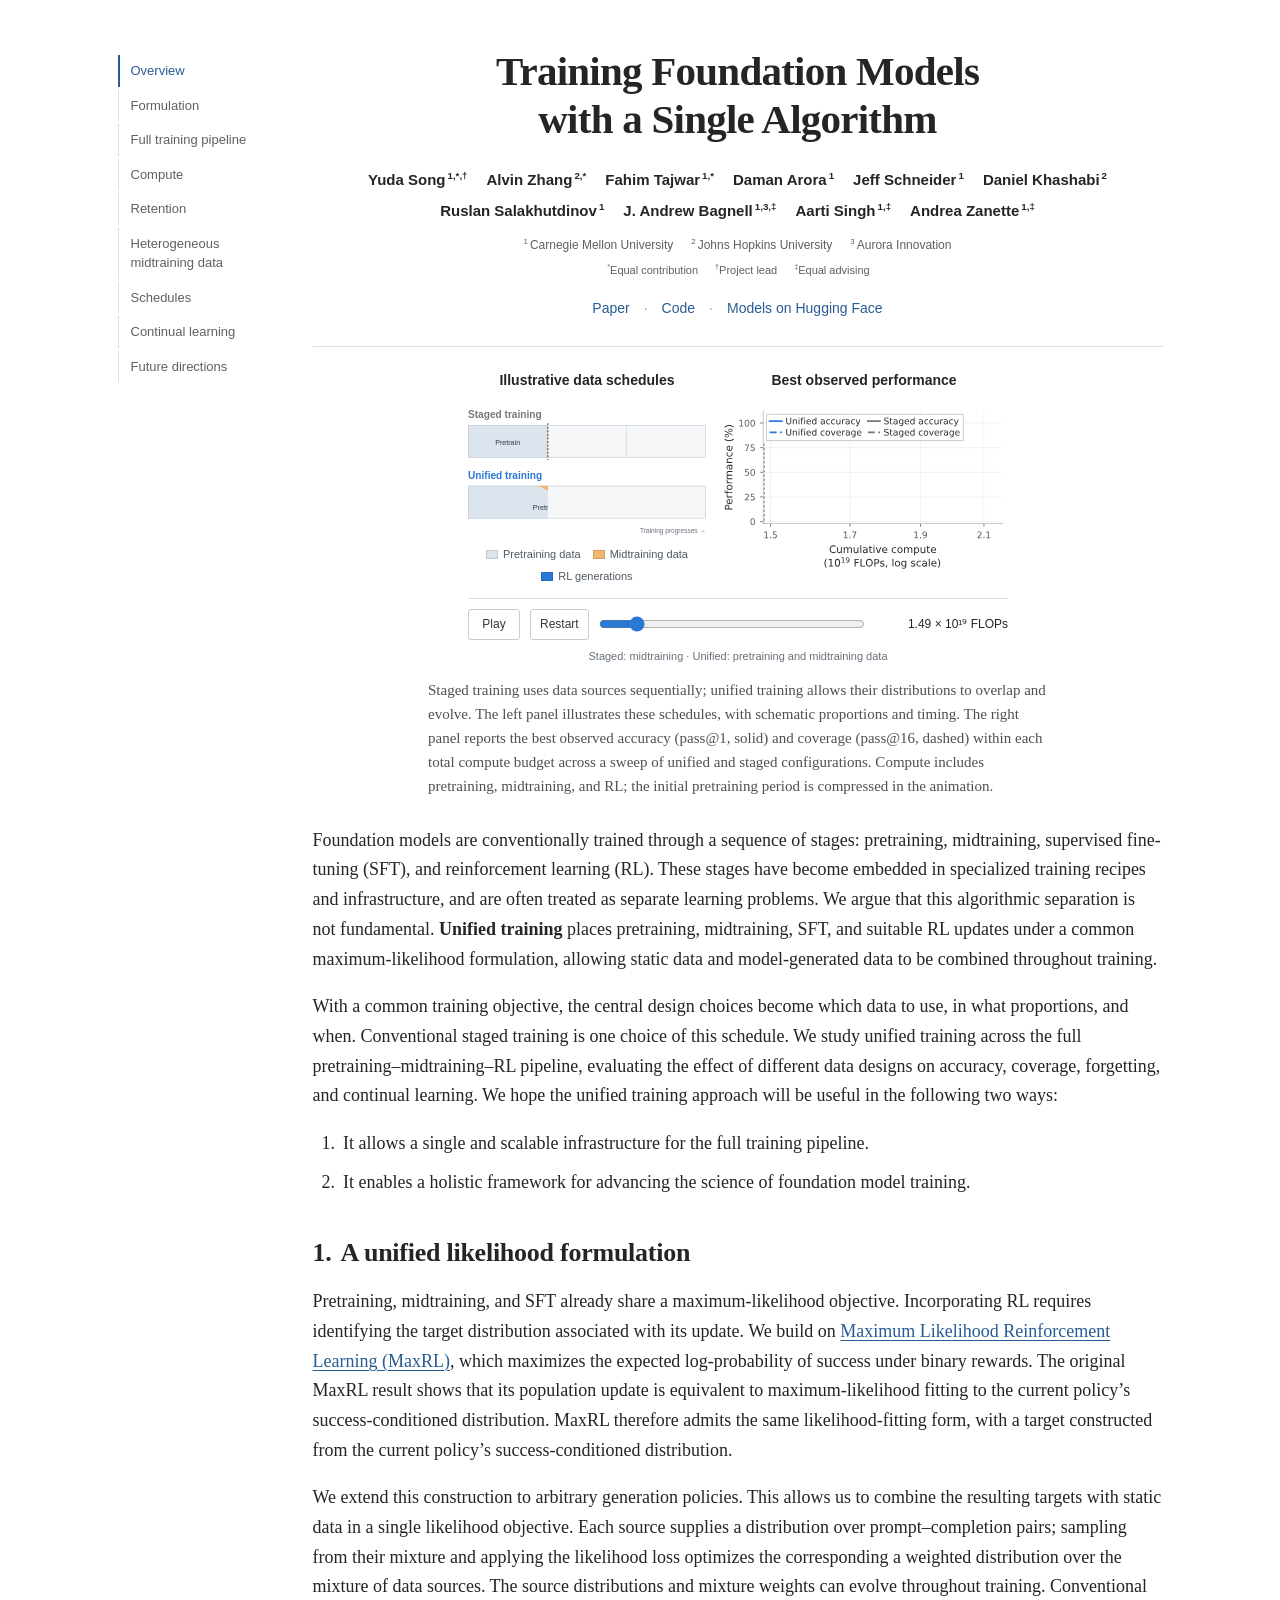
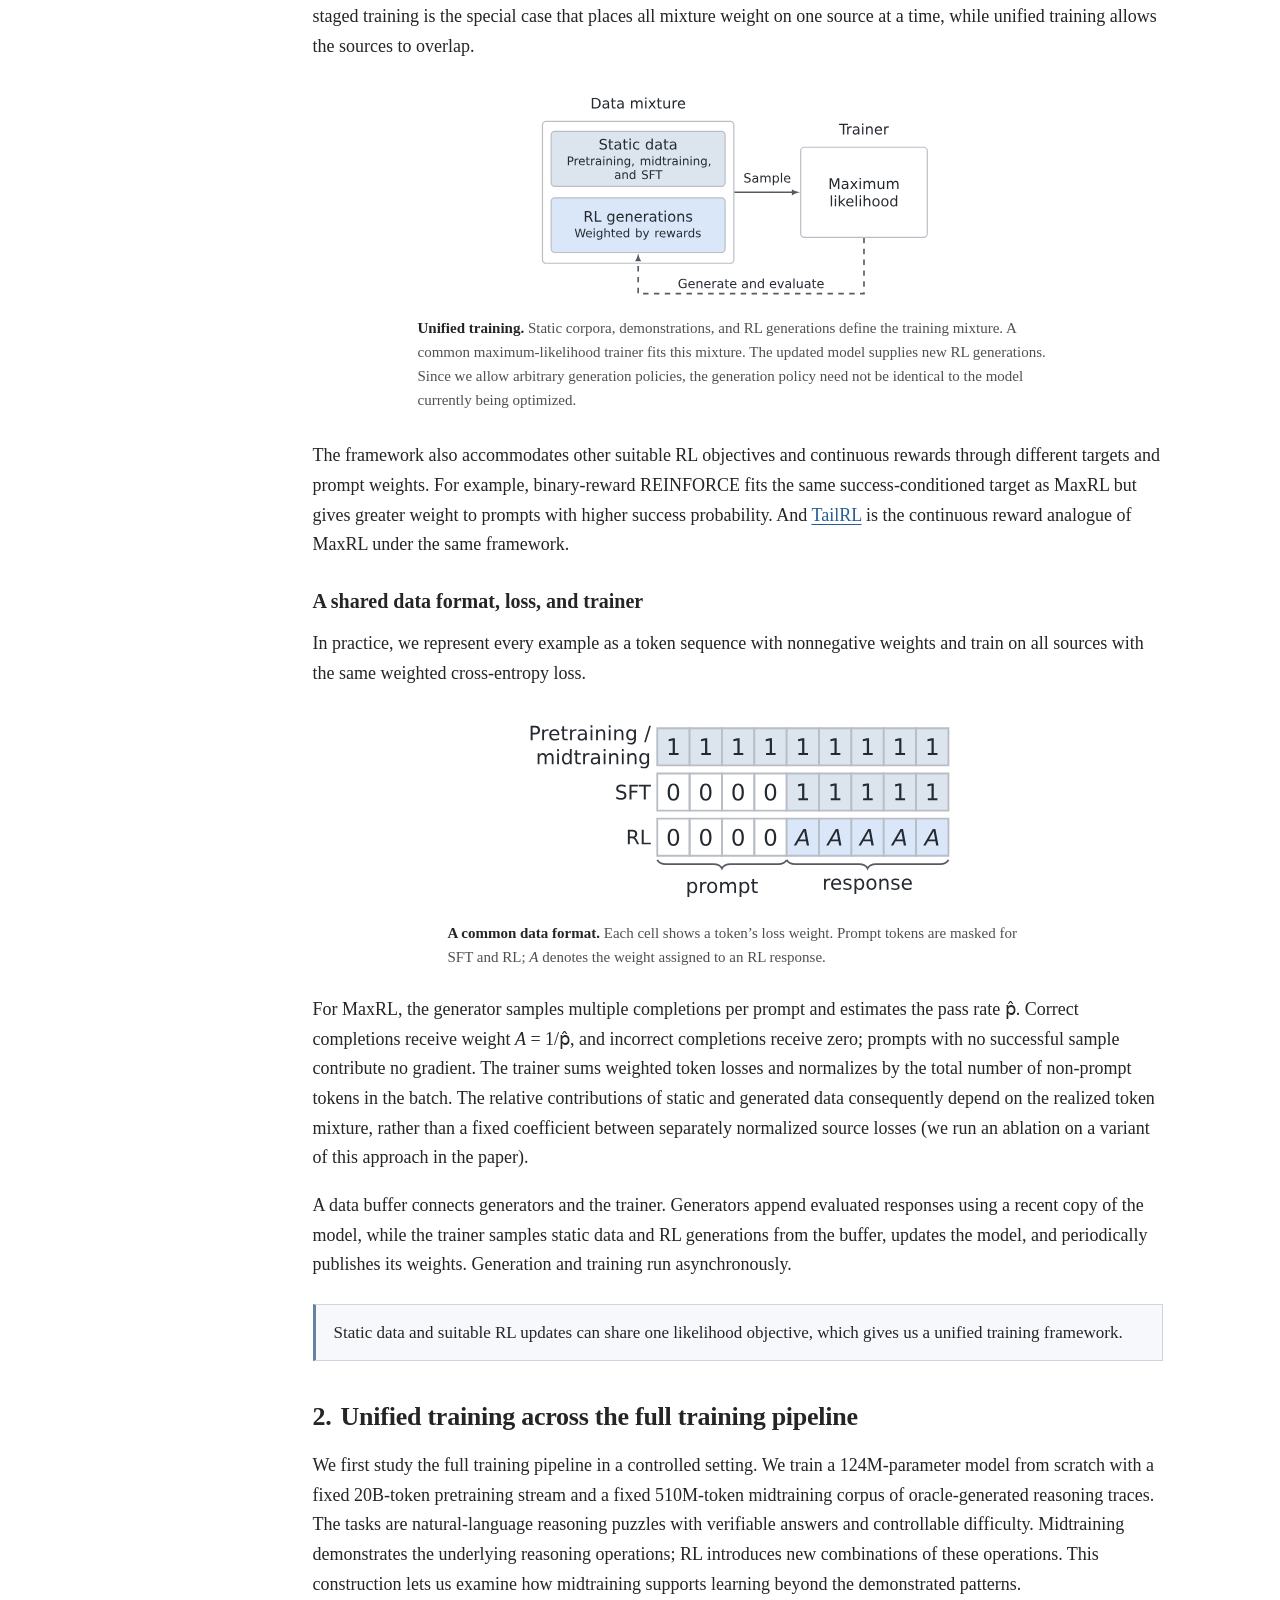
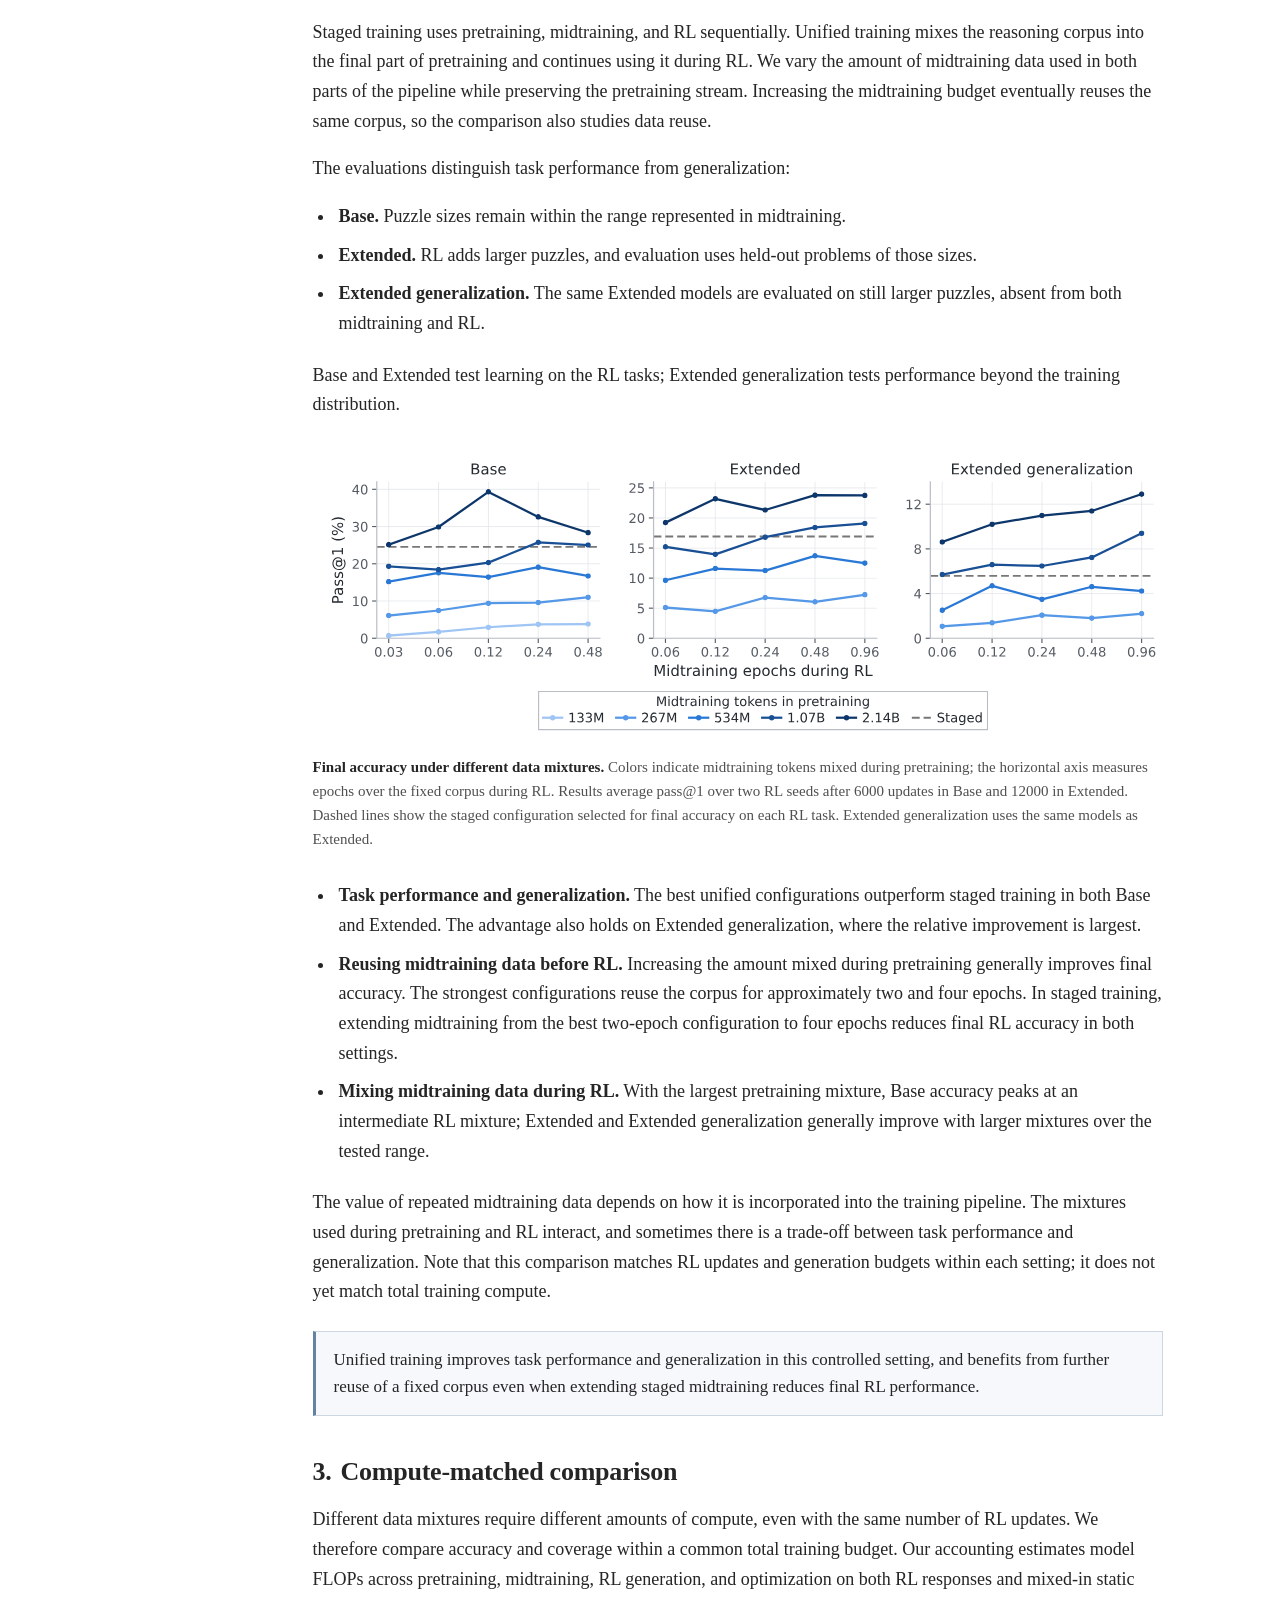
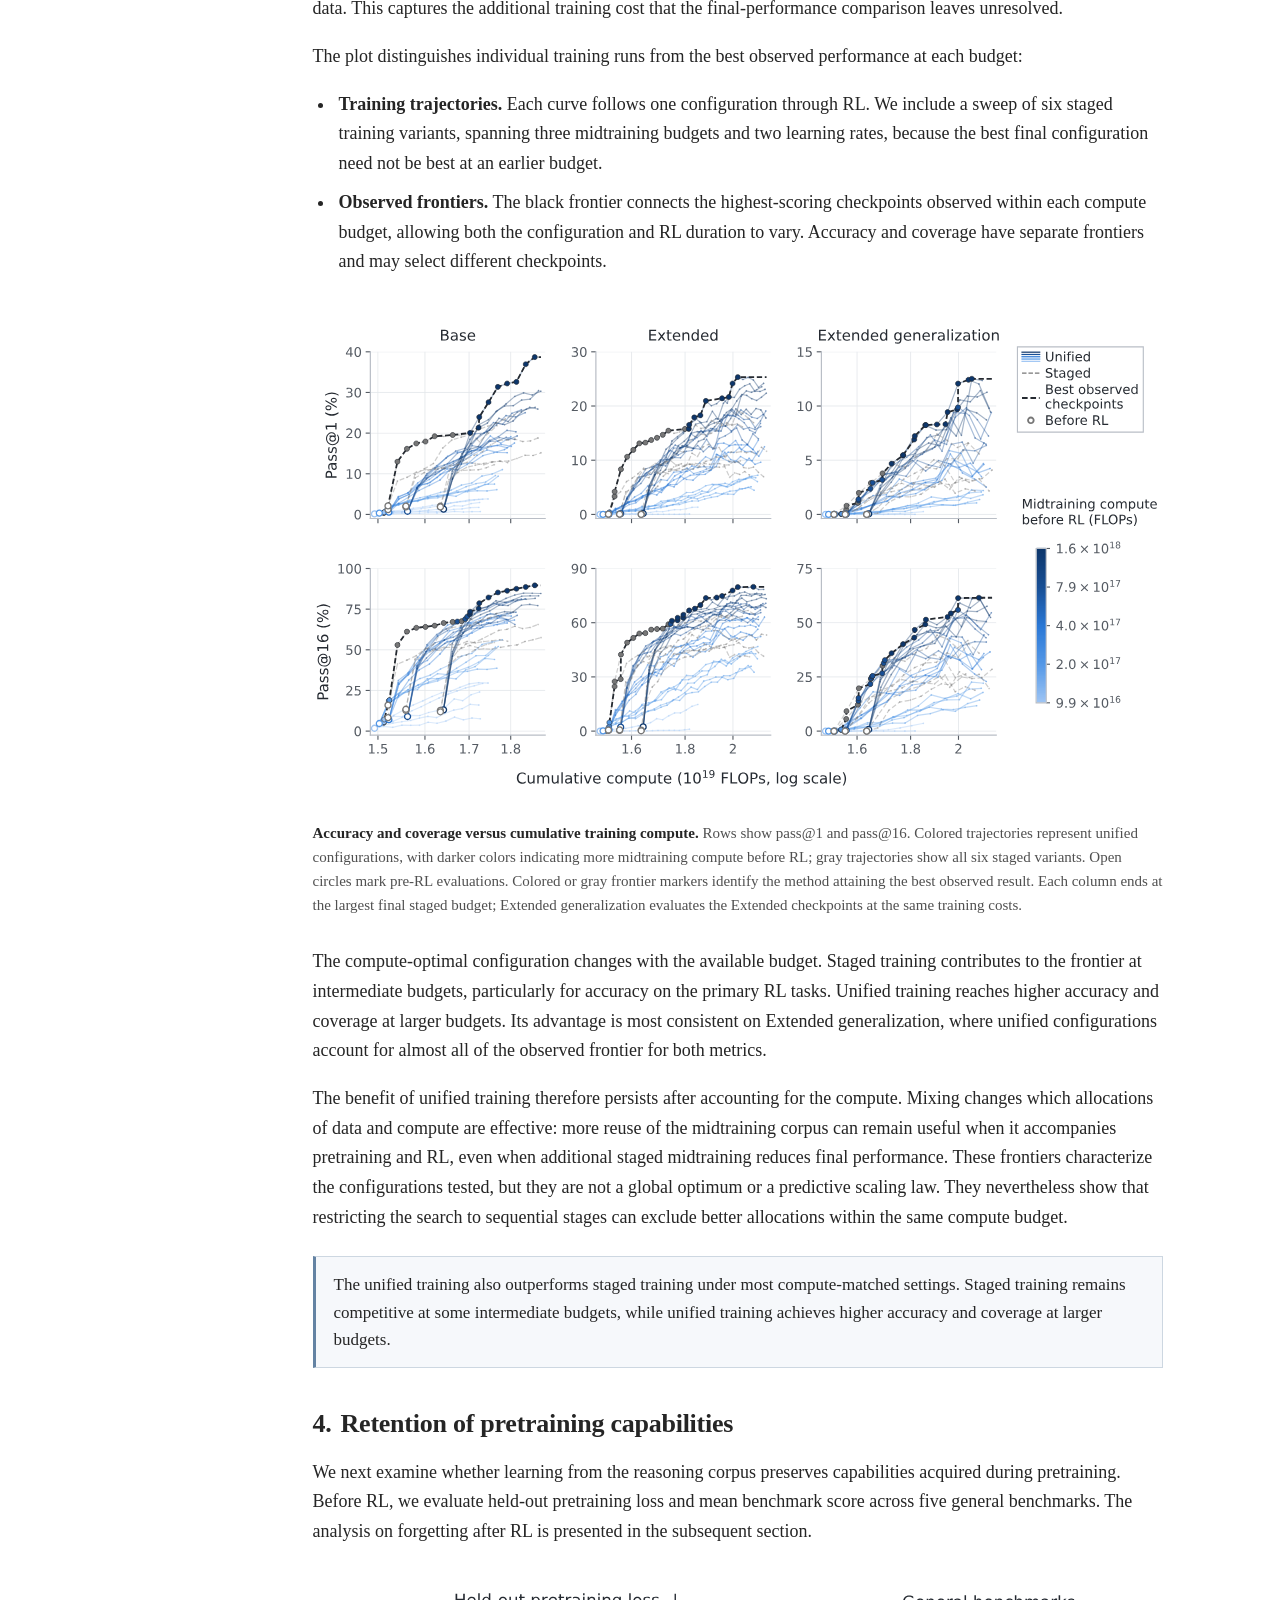
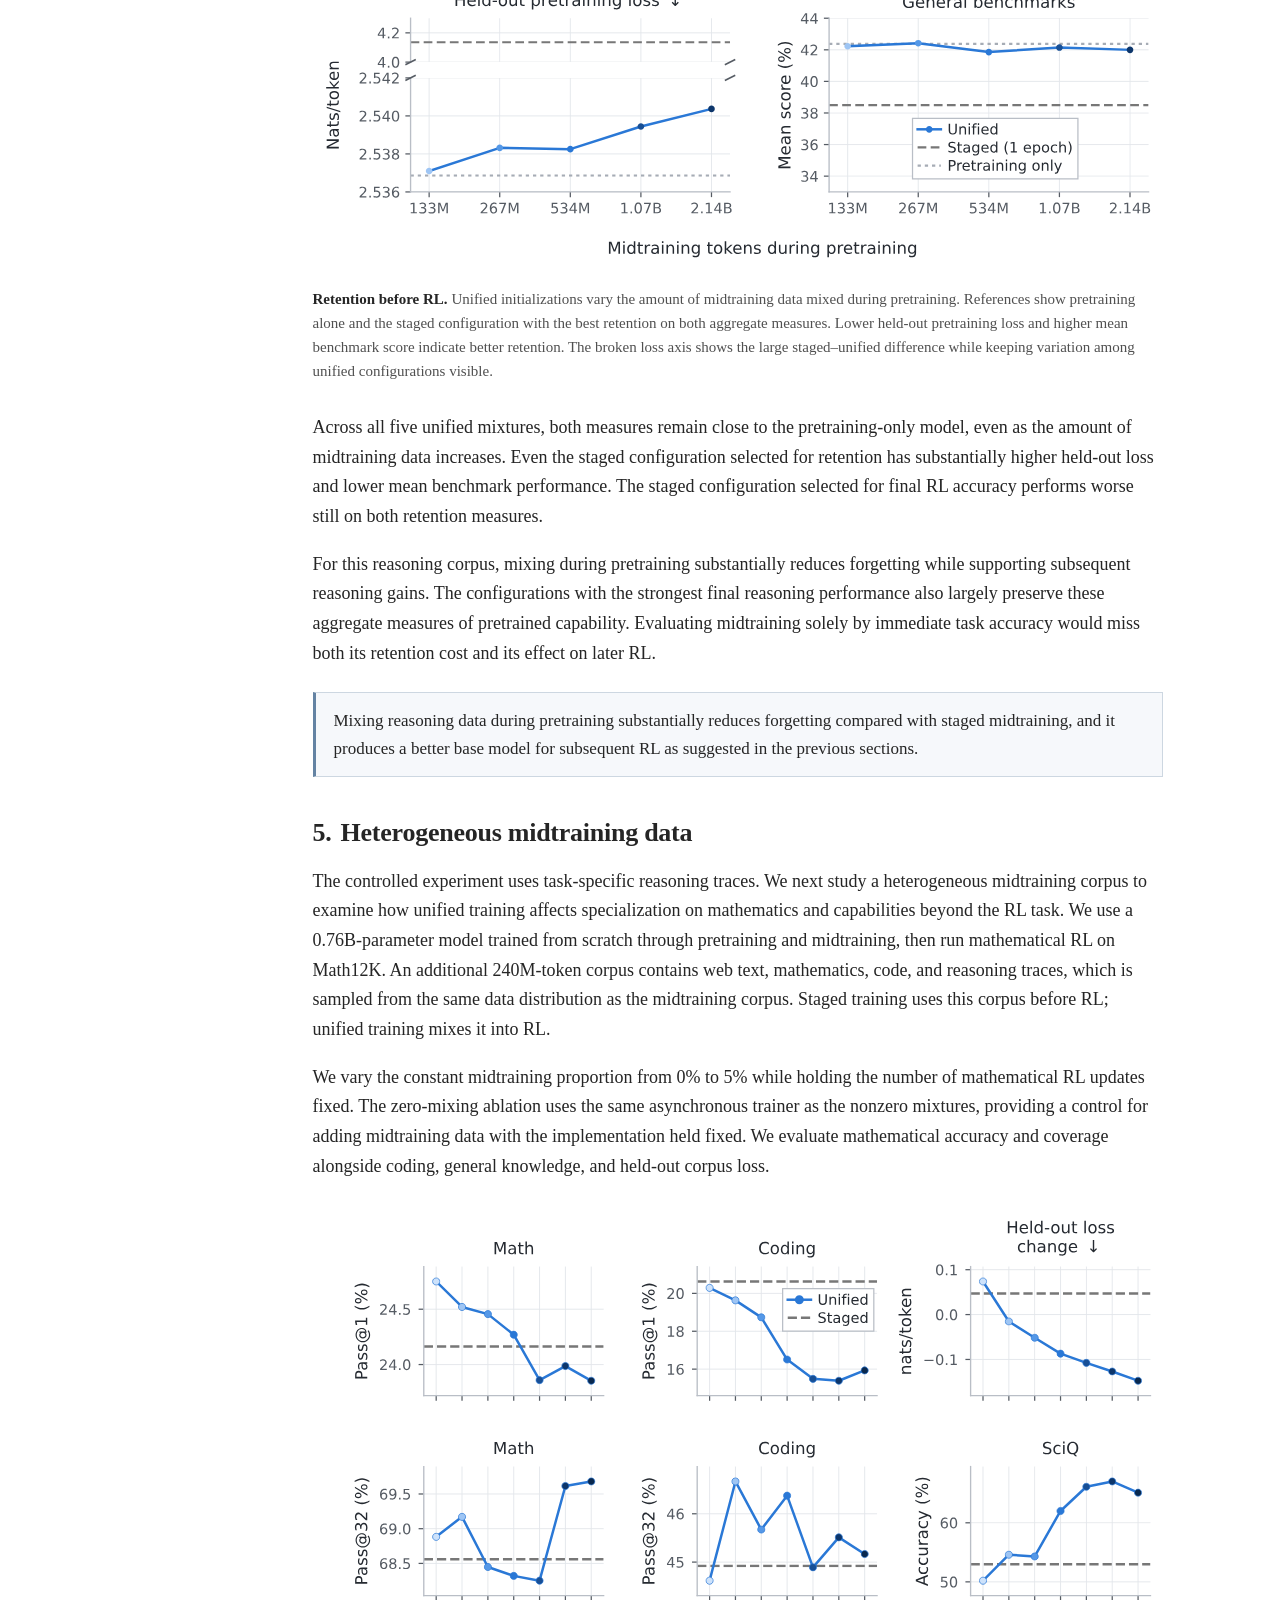
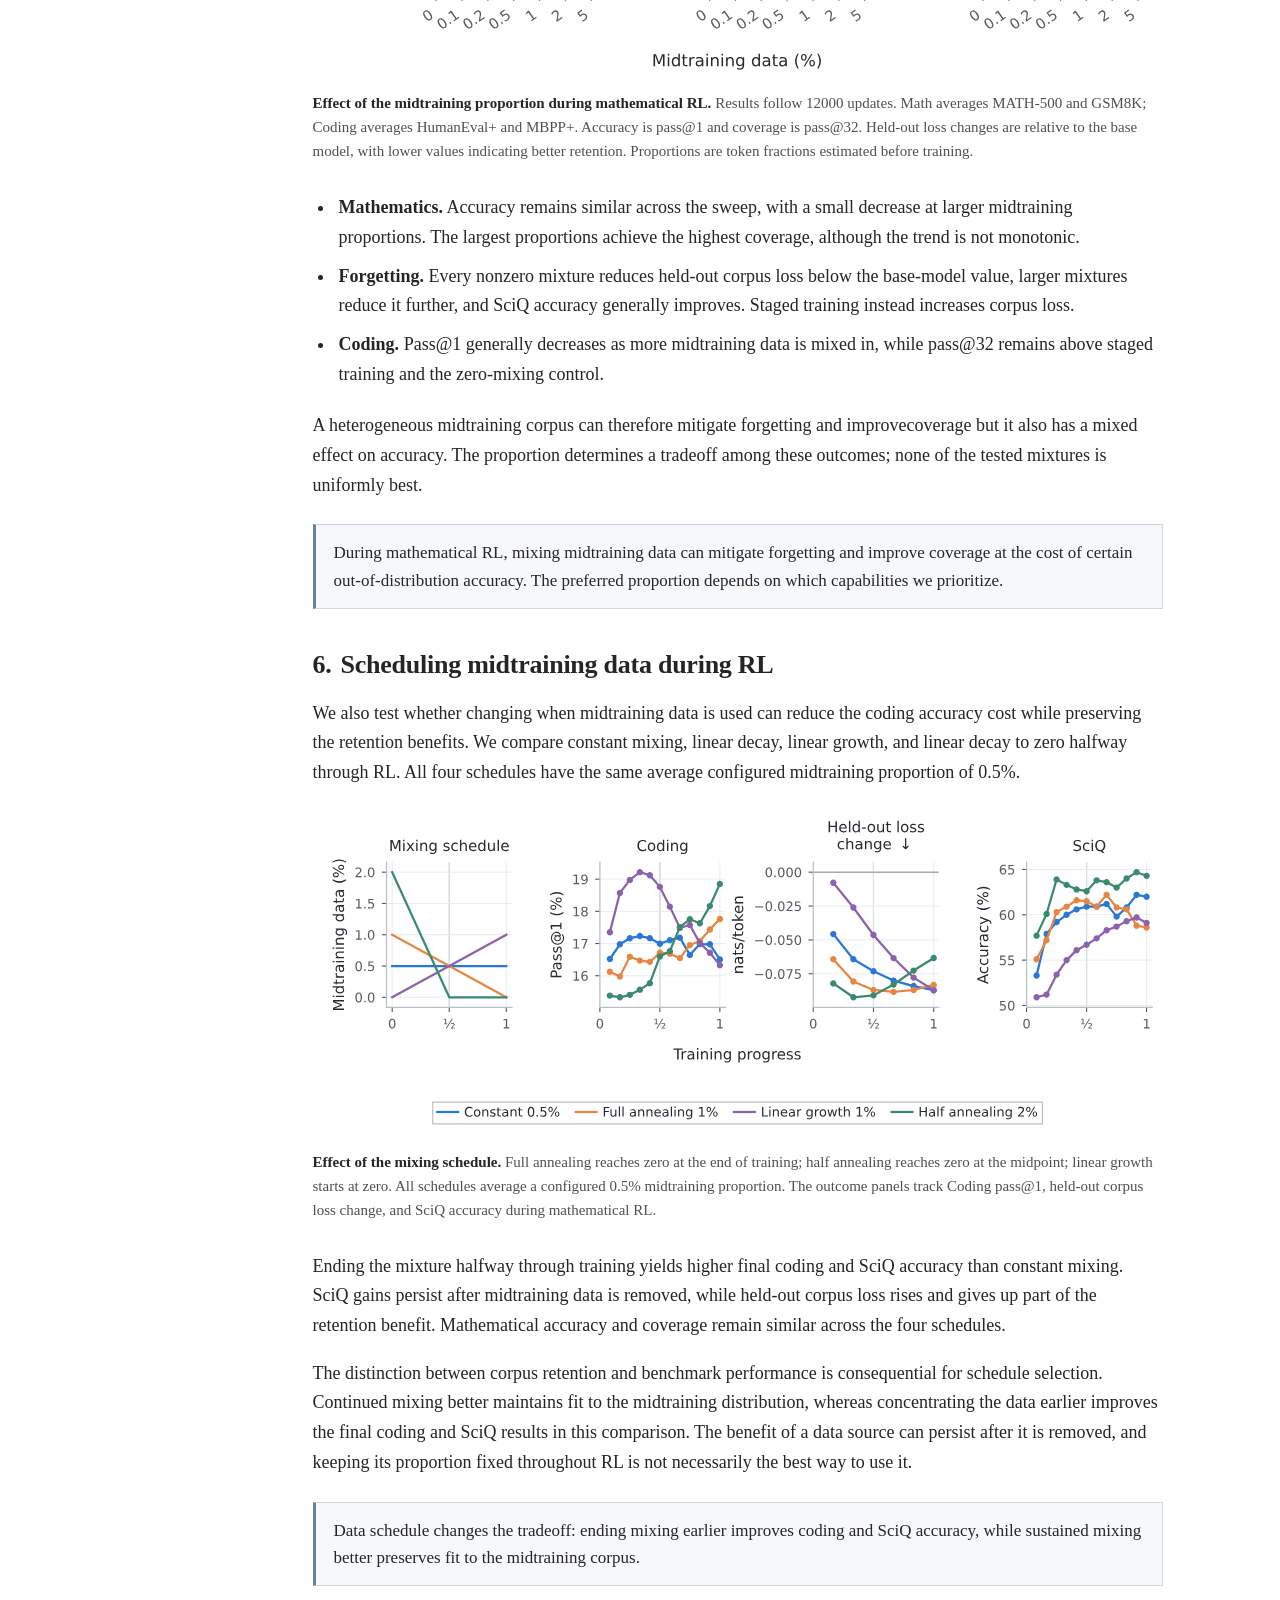
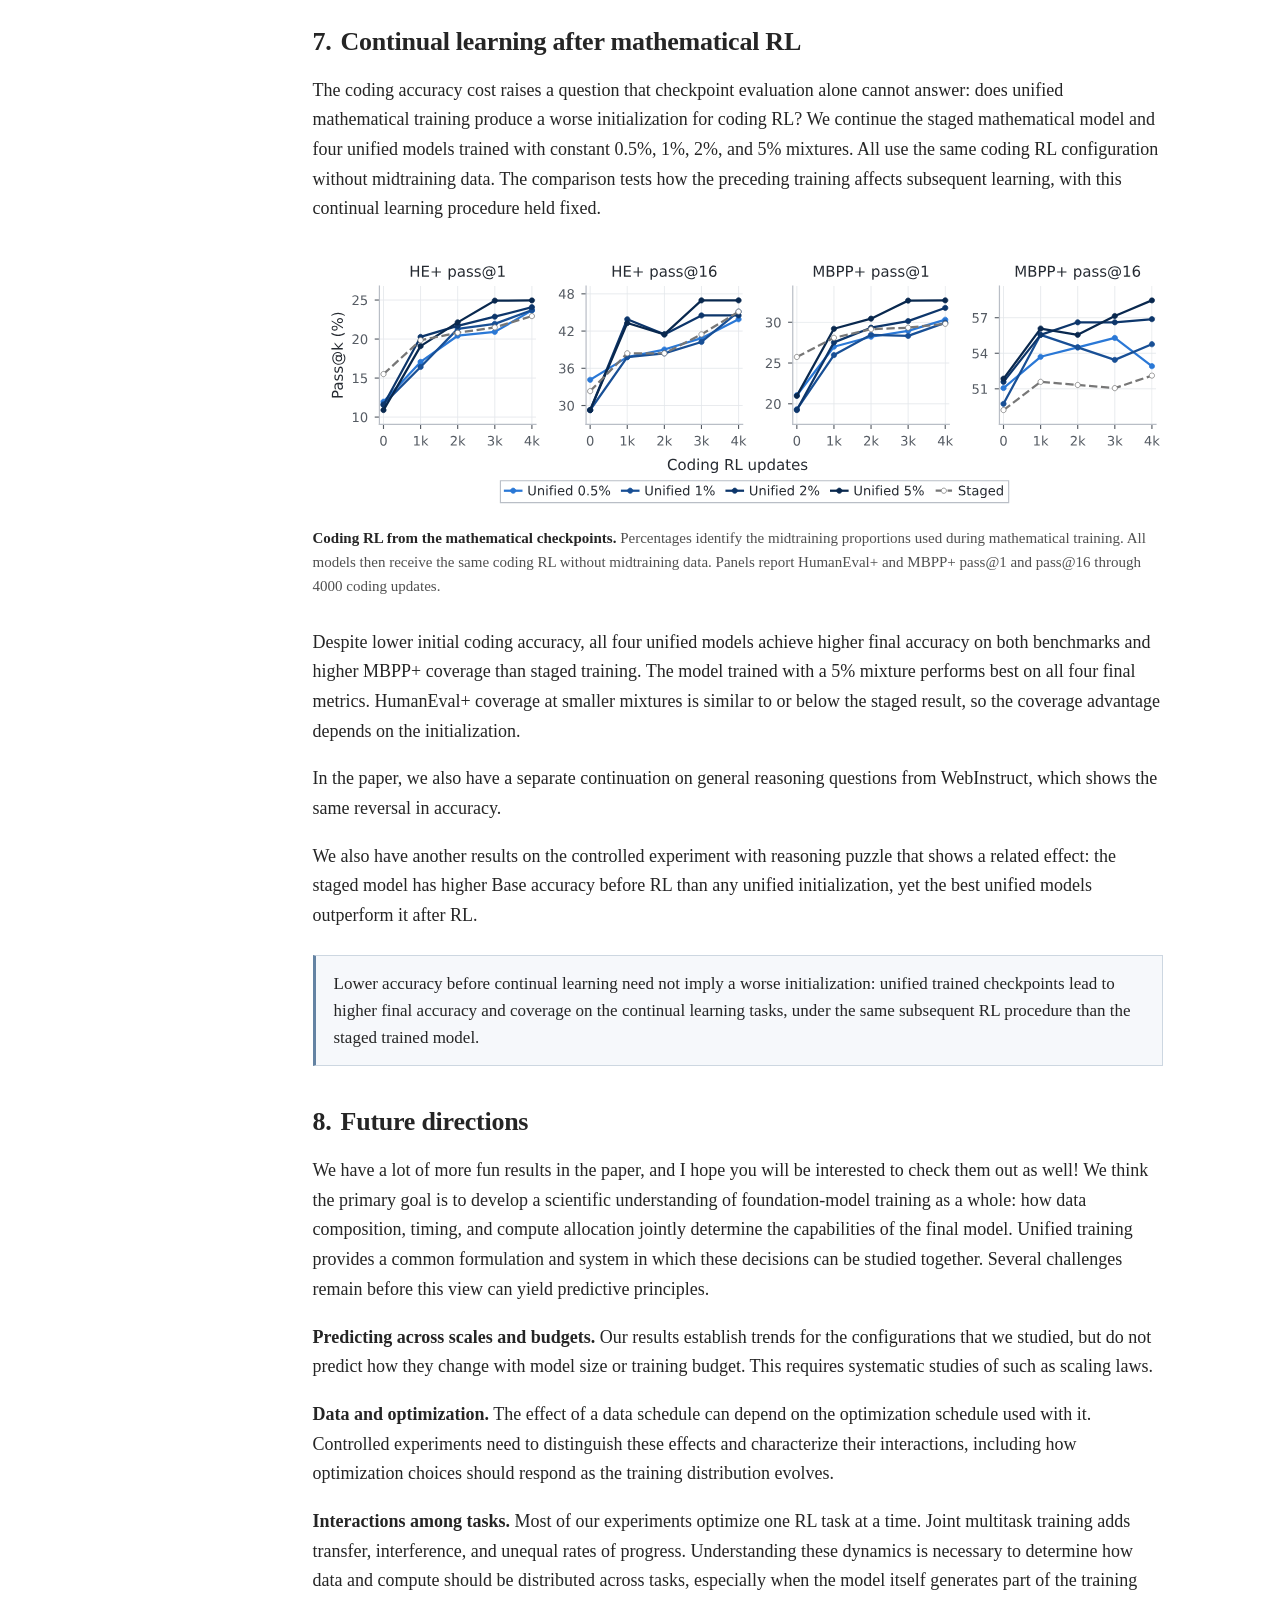
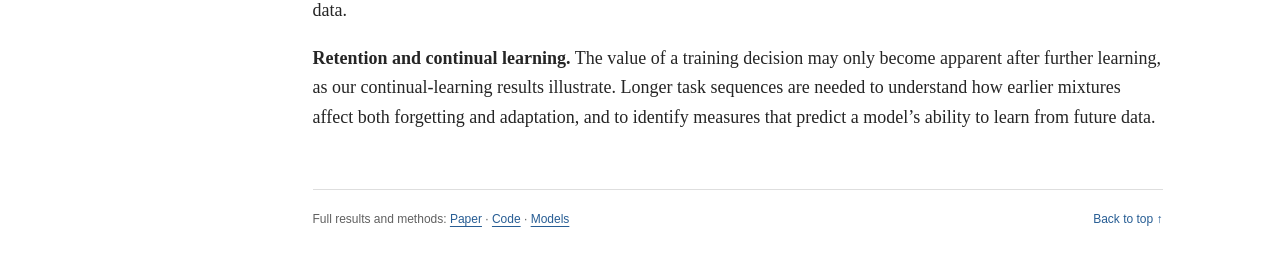
==== index.html @ 8b03a9a9 "Make opening figures more compact and align section numbering" ====
<!doctype html>
<!--
  Editing map: Header → Contents navigation → Overview animation → Opening → Sections 1–8 → Footer.
  Article prose and captions are below in short lines; inline tags stay with the words they style.
  In VS Code, fold the #region groups to navigate. Keep section IDs and figure paths intact.
  The overview animation is also in teaser-animation.html; update both copies together.
-->
<html lang="en">

  <!-- #region Metadata, redirect, and styles -->
  <head>
    <meta charset="utf-8">
    <meta name="viewport" content="width=device-width, initial-scale=1">
    <meta name="theme-color" content="#ffffff">
    <meta
      name="description"
      content="Unified training: a common likelihood formulation and training system for static data and suitable RL updates, with experiments on data reuse, compute allocation, retention, and continual learning."
    >
    <meta property="og:type" content="article">
    <meta property="og:title" content="Training Foundation Models with a Single Algorithm">
    <meta
      property="og:description"
      content="A unified likelihood formulation for foundation-model training, and empirical findings on data composition, compute allocation, retention, and continual learning."
    >
    <meta property="og:url" content="https://yudasong.github.io/unified-training/">
    <link rel="canonical" href="https://yudasong.github.io/unified-training/">
    <title>Unified Training — Training Foundation Models with a Single Algorithm</title>
    <script>
      if (location.hostname === 'yudasong.github.io' && /^\/unified-training-website(?:\/|$)/.test(location.pathname)) {
        location.replace('/unified-training/' + location.search + location.hash);
      }
    </script>
    <link rel="icon" type="image/svg+xml" href="assets/favicon.svg?v=20261029-ut">
    <link rel="stylesheet" href="style.css?v=20261029-compact2">
    <link rel="stylesheet" href="teaser-animation.css?v=20261029-compact2">
  </head>
  <!-- #endregion -->
  <body>
    <a class="skip-link" href="#article">Skip to article</a>
    <main id="top">

      <!-- #region Header: title, authors, and resources -->
      <header class="paper-header">
        <h1>Training Foundation Models<br class="title-break"> with a Single Algorithm</h1>
        <div class="authors" id="authors" aria-label="Authors and affiliations">
          <p class="author-names">
            <span>Yuda Song<sup>1,*,†</sup></span>
            <span>Alvin Zhang<sup>2,*</sup></span>
            <span>Fahim Tajwar<sup>1,*</sup></span>
            <span>Daman Arora<sup>1</sup></span>
            <span>Jeff Schneider<sup>1</sup></span>
            <span>Daniel Khashabi<sup>2</sup></span>
            <span>Ruslan Salakhutdinov<sup>1</sup></span>
            <span>J. Andrew Bagnell<sup>1,3,‡</sup></span>
            <span>Aarti Singh<sup>1,‡</sup></span>
            <span>Andrea Zanette<sup>1,‡</sup></span>
          </p>
          <p class="affiliations">
            <span><sup>1</sup>Carnegie Mellon University</span>
            <span><sup>2</sup>Johns Hopkins University</span>
            <span><sup>3</sup>Aurora Innovation</span>
          </p>
          <p class="author-note">
            <span><sup>*</sup>Equal contribution</span>
            <span><sup>†</sup>Project lead</span>
            <span><sup>‡</sup>Equal advising</span>
          </p>
        </div>
        <nav class="resources" aria-label="Project resources">
          <a href="assets/paper.pdf">Paper</a>
          <span aria-hidden="true">·</span>
          <a href="https://github.com/yudasong/unified-training">Code</a>
          <span aria-hidden="true">·</span>
          <a href="https://huggingface.co/sfanm/unified-training">Models on Hugging Face</a>
        </nav>
      </header>
      <!-- #endregion -->

      <!-- #region Contents navigation -->
      <nav class="article-contents" aria-label="Article contents">
        <a href="#overview">Overview</a>
        <a href="#one-rule">Formulation</a>
        <a href="#same-data">Full training pipeline</a>
        <a href="#compute">Compute</a>
        <a href="#retention">Retention</a>
        <a href="#mixtures">Heterogeneous midtraining data</a>
        <a href="#schedules">Schedules</a>
        <a href="#next-task">Continual learning</a>
        <a href="#looking-ahead">Future directions</a>
      </nav>
      <!-- #endregion -->
      <article id="article">

        <!-- #region Overview animation (keep in sync with teaser-animation.html) -->
        <div id="overview">
          <figure class="training-animation" id="training-animation" aria-labelledby="training-animation-caption">
            <div class="training-animation-panels">
              <div class="training-mixtures">
                <p class="training-panel-heading">
                  Illustrative data schedules
                </p>
                <svg
                  class="training-mixture-svg"
                  viewBox="0 0 400 218"
                  role="img"
                  aria-labelledby="training-mixtures-title training-mixtures-description"
                >
                  <title id="training-mixtures-title">Staged and unified data schedules</title>
                  <desc id="training-mixtures-description">
                    Staged training uses pretraining, midtraining, and reinforcement learning data in separate phases.
                    Unified training enables a mixture of pretraining, midtraining and RL generations to be used simultaneously.
                    The proportions and phase lengths are schematic for presentation purposes.
                  </desc>
                  <defs>
                    <clipPath id="training-mixture-reveal">
                      <rect data-mixture-reveal x="0" y="0" width="400" height="218"/>
                    </clipPath>
                  </defs>
                  <text x="0" y="20" class="training-method staged">Staged training</text>
                  <text x="0" y="122" class="training-method unified">Unified training</text>
                  <g class="training-future">
                    <rect x="0" y="32" width="400" height="55"/>
                    <rect x="0" y="134" width="400" height="55"/>
                  </g>
                  <g clip-path="url(#training-mixture-reveal)">
                    <rect x="0" y="32" width="133.333" height="55" class="data-pretraining"/>
                    <rect x="133.333" y="32" width="133.334" height="55" class="data-midtraining"/>
                    <rect x="266.667" y="32" width="133.333" height="55" class="data-rl"/>
                    <path
                      d="M0 134 H110 C130 134 140 152 160 152 H245 C265 152 275 189 295 189 H0 Z"
                      class="data-pretraining"
                    />
                    <path
                      d="M110 134 H400 V147 H295 C275 147 265 152 245 152 H160 C140 152 130 134 110 134 Z"
                      class="data-midtraining"
                    />
                    <path
                      d="M245 152 C265 152 275 147 295 147 H400 V189 H295 C275 189 265 152 245 152 Z"
                      class="data-rl"
                    />
                    <g class="training-band-labels" aria-hidden="true">
                      <text x="66.667" y="65">Pretrain</text>
                      <text x="200" y="65">Midtrain</text>
                      <text x="333.333" y="65" class="on-blue">RL</text>
                      <text x="130" y="175">Pretrain</text>
                      <text x="333.333" y="175" class="on-blue">RL</text>
                    </g>
                  </g>
                  <g class="training-band-outlines" aria-hidden="true">
                    <rect x=".5" y="32.5" width="399" height="54"/>
                    <rect x=".5" y="134.5" width="399" height="54"/>
                    <path d="M133.333 32 V87 M266.667 32 V87"/>
                  </g>
                  <line
                    data-mixture-cursor
                    x1="400"
                    x2="400"
                    y1="29"
                    y2="91"
                    class="training-mixture-cursor"
                    visibility="hidden"
                  />
                  <text x="400" y="213" text-anchor="end" class="training-schematic-label">Training progresses →</text>
                </svg>
                <div class="training-data-legend" aria-label="Data sources">
                  <span><i class="data-pretraining"></i>Pretraining data</span>
                  <span><i class="data-midtraining"></i>Midtraining data</span>
                  <span><i class="data-rl"></i>RL generations</span>
                </div>
              </div>
              <div class="training-performance">
                <p class="training-panel-heading">
                  Best observed performance
                </p>
                <div class="training-performance-chart" data-training-plot>
                  <img
                    src="assets/teaser_reasoning.svg"
                    width="222"
                    height="133"
                    alt="The original Figure 1 plot: best observed reasoning accuracy and coverage within each compute budget. Unified training reaches higher accuracy and coverage at larger budgets."
                  />
                </div>
              </div>
            </div>
            <div class="training-animation-controls" hidden>
              <button type="button" data-training-toggle aria-label="Play training animation">Play</button>
              <button type="button" data-training-restart aria-label="Restart training animation">Restart</button>
              <label class="training-progress-label" for="training-progress">Training progress</label>
              <input
                id="training-progress"
                data-training-progress
                type="range"
                min="0"
                max="1000"
                value="1000"
                step="1"
                aria-label="Training progress"
              />
              <output data-training-compute for="training-progress">2.15 × 10¹⁹ FLOPs</output>
            </div>
            <p class="training-animation-phase" data-training-phase hidden>
              Training complete
            </p>
            <figcaption id="training-animation-caption">
              Staged training uses data sources sequentially; unified training allows their distributions to overlap and
              evolve.
              The left panel illustrates these schedules, with schematic proportions and timing.
              The right panel reports the best observed accuracy (pass@1, solid) and coverage (pass@16, dashed) within
              each total compute budget across a sweep of unified and staged configurations.
              Compute includes pretraining, midtraining, and RL; the initial pretraining period is compressed in the
              animation.
            </figcaption>
          </figure>
        </div>
        <!-- #endregion -->

        <!-- #region Opening paragraphs -->
        <div class="opening">
          <p>
            Foundation models are conventionally trained through a sequence of stages: pretraining, midtraining,
            supervised fine-tuning (SFT), and reinforcement learning (RL).
            These stages have become embedded in specialized training recipes and infrastructure, and are often treated
            as separate learning problems.
            We argue that this algorithmic separation is not fundamental.
            <strong>Unified training</strong> places pretraining, midtraining, SFT, and suitable RL updates under a
            common maximum-likelihood formulation, allowing static data and model-generated data to be combined
            throughout training.
          </p>
          <p>
            With a common training objective, the central design choices become which data to use, in what proportions, and
            when.
            Conventional staged training is one choice of this schedule.
            We study unified training across the full pretraining–midtraining–RL pipeline, evaluating 
            the effect of different data designs on accuracy, coverage, forgetting, and continual learning.
            We hope the unified training approach will be useful in the following two ways:
          </p>
          <ol>
            <li>It allows a single and scalable infrastructure for the full training pipeline.</li>
            <li>It enables a holistic framework for advancing the science of foundation model training.</li>
          </ol>
        </div>
        <!-- #endregion -->

        <!-- #region 1. A unified likelihood formulation -->
        <section id="one-rule">
          <h2><span class="section-number">1.</span> A unified likelihood formulation</h2>
          <p>
            Pretraining, midtraining, and SFT already share a maximum-likelihood objective.
            Incorporating RL requires identifying the target distribution associated with its update.
            We build on <a href="https://zanette-labs.github.io/MaxRL/">Maximum Likelihood Reinforcement Learning
            (MaxRL)</a>, which maximizes the expected log-probability of success under binary rewards.
            The original MaxRL result shows that its population update is equivalent to maximum-likelihood fitting to
            the current policy’s success-conditioned distribution.
            MaxRL therefore admits the same likelihood-fitting form, with a target constructed from the current policy’s success-conditioned distribution.
          </p>
          <p>
            We extend this construction to arbitrary generation policies. This allows us to combine the
            resulting targets with static data in a single likelihood objective.
            Each source supplies a distribution over prompt–completion pairs; sampling from their mixture and applying
            the likelihood loss optimizes the corresponding a weighted distribution over the mixture of data sources.
            The source distributions and mixture weights can evolve throughout training.
            Conventional staged training is the special case that places all mixture weight on one source at a time,
            while unified training allows the sources to overlap.
          </p>
          <figure id="fig-framework" class="framework-figure">
            <img
              src="assets/training_framework.svg"
              alt="The paper’s conceptual diagram: static data and reward-weighted RL generations form a data mixture, sampled by a maximum-likelihood trainer. The updated model generates and evaluates further responses for the mixture."
              width="654"
              height="345"
            >
            <figcaption>
              <strong>Unified training.</strong>
              Static corpora, demonstrations, and RL generations define the training
              mixture.
              A common maximum-likelihood trainer fits this mixture. The updated model supplies new RL generations.
              Since we allow arbitrary generation policies, the generation policy need not be identical to the model currently being optimized.
            </figcaption>
          </figure>
          <p>
          </p>
          <p>
            The framework also accommodates other suitable RL objectives and continuous rewards through different
            targets and prompt weights.
            For example, binary-reward REINFORCE fits the same success-conditioned target as MaxRL but gives greater
            weight to prompts with higher success probability. 
            And <a href="https://zanette-labs.github.io/TailRL-website/">TailRL</a> is the continuous reward analogue of MaxRL under the same framework.
          </p>
          <h3>A shared data format, loss, and trainer</h3>
          <p>
            In practice, we represent every example as a token sequence with nonnegative weights and train on all sources with the
            same weighted cross-entropy loss.
          </p>
          <figure id="fig-token-weights" class="token-weights-figure">
            <img
              src="assets/token_weights.svg"
              width="462"
              height="201"
              alt="The paper’s token-weight diagram: pretraining and midtraining assign weight 1 to every token. SFT assigns 0 to prompt tokens and 1 to response tokens. RL assigns 0 to prompt tokens and a weight A to response tokens."
            >
            <figcaption>
              <strong>A common data format.</strong>
              Each cell shows a token’s loss weight.
              Prompt tokens are masked for SFT and RL; <em>A</em> denotes the weight assigned to an RL response.
            </figcaption>
          </figure>
          <p>
            For MaxRL, the generator samples multiple completions per prompt and estimates the pass rate p̂.
            Correct completions receive weight <em>A</em> = 1/p̂, and incorrect completions receive zero; prompts with
            no successful sample contribute no gradient.
            The trainer sums weighted token losses and normalizes by the total number of non-prompt tokens in the batch.
            The relative contributions of static and generated data consequently depend on the realized token mixture,
            rather than a fixed coefficient between separately normalized source losses (we run an ablation on a variant of this approach in the paper).
          </p>
          <p>
            A data buffer connects generators and the trainer.
            Generators append evaluated responses using a recent copy of the model, while the trainer samples static
            data and RL generations from the buffer, updates the model, and periodically publishes its weights.
            Generation and training run asynchronously.
          </p>
          <aside class="takeaway" id="takeaway-one-rule" aria-label="Section summary">
            <p>
              Static data and suitable RL updates can share one likelihood objective, which gives us a unified training framework.
            </p>
          </aside>
        </section>
        <!-- #endregion -->

        <!-- #region 2. Unified training across the full training pipeline -->
        <section id="same-data">
          <h2><span class="section-number">2.</span> Unified training across the full training pipeline</h2>
          <p>
            We first study the full training pipeline in a controlled setting.
            We train a 124M-parameter model from scratch with a fixed 20B-token pretraining stream and a fixed
            510M-token midtraining corpus of oracle-generated reasoning traces.
            The tasks are natural-language reasoning puzzles with verifiable answers and controllable difficulty.
            Midtraining demonstrates the underlying reasoning operations; RL introduces new combinations of these
            operations.
            This construction lets us examine how midtraining supports learning beyond the demonstrated patterns.
          </p>
          <p>
            Staged training uses pretraining, midtraining, and RL sequentially.
            Unified training mixes the reasoning corpus into the final part of pretraining and continues using it during
            RL.
            We vary the amount of midtraining data used in both parts of the pipeline while preserving the pretraining
            stream.
            Increasing the midtraining budget eventually reuses the same corpus, so the comparison also studies data reuse.
          </p>
          <p>
            The evaluations distinguish task performance from generalization:
          </p>
          <ul>
            <li>
              <strong>Base.</strong>
              Puzzle sizes remain within the range represented in midtraining.
            </li>
            <li>
              <strong>Extended.</strong>
              RL adds larger puzzles, and evaluation uses held-out problems of those sizes.
            </li>
            <li>
              <strong>Extended generalization.</strong>
              The same Extended models are evaluated on still larger puzzles, absent from both midtraining and RL.
            </li>
          </ul>
          <p>
            Base and Extended test learning on the RL tasks; Extended generalization tests performance beyond the
            training distribution.
          </p>
          <figure id="fig-reasoning" class="paper-figure">
            <div class="figure-content">
              <img
                src="assets/reasoning_data_reuse.svg"
                alt="Original three-panel paper plot of final accuracy in Base, Extended, and Extended generalization. Five colors distinguish midtraining amounts during pretraining; horizontal position measures reuse during RL. Best unified configurations exceed the dashed staged references."
                width="1100"
                height="375"
              >
            </div>
            <figcaption>
              <strong>Final accuracy under different data mixtures.</strong>
              Colors indicate midtraining tokens mixed during pretraining; the horizontal axis measures epochs over the
              fixed corpus during RL.
              Results average pass@1 over two RL seeds after 6000 updates in Base and 12000 in Extended.
              Dashed lines show the staged configuration selected for final accuracy on each RL task.
              Extended generalization uses the same models as Extended.
            </figcaption>
          </figure>
          <ul>
            <li>
              <strong>Task performance and generalization.</strong>
              The best unified configurations outperform staged training in both Base and Extended.
              The advantage also holds on Extended generalization, where the relative improvement is largest.
            </li>
            <li>
              <strong>Reusing midtraining data before RL.</strong>
              Increasing the amount mixed during pretraining generally improves final accuracy.
              The strongest configurations reuse the corpus for approximately two and four epochs.
              In staged training, extending midtraining from the best two-epoch configuration to four epochs reduces
              final RL accuracy in both settings.
            </li>
            <li>
              <strong>Mixing midtraining data during RL.</strong>
              With the largest pretraining mixture, Base accuracy peaks at an intermediate RL mixture; Extended and
              Extended generalization generally improve with larger mixtures over the tested range.
            </li>
          </ul>
          <p>
            The value of repeated midtraining data depends on how it is incorporated into the training pipeline.
            The mixtures used during pretraining and RL interact, and sometimes there is a trade-off between task performance and generalization.
            Note that this comparison matches RL updates and generation budgets within each setting; it does not yet match total
            training compute.
          </p>
          <aside class="takeaway" id="takeaway-same-data" aria-label="Section summary">
            <p>
              Unified training improves task performance and generalization in this controlled setting, and benefits
              from further reuse of a fixed corpus even when extending staged midtraining reduces final RL performance.
            </p>
          </aside>
        </section>
        <!-- #endregion -->

        <!-- #region 3. Accuracy and coverage under a total compute budget -->
        <section id="compute">
          <h2><span class="section-number">3.</span>Compute-matched comparison</h2>
          <p>
            Different data mixtures require different amounts of compute, even with the same number of RL updates.
            We therefore compare accuracy and coverage within a common total training budget.
            Our accounting estimates model FLOPs across pretraining, midtraining, RL generation, and optimization on
            both RL responses and mixed-in static data.
            This captures the additional training cost that the final-performance comparison leaves unresolved.
          </p>
          <p>
            The plot distinguishes individual training runs from the best observed performance at each budget:
          </p>
          <ul>
            <li>
              <strong>Training trajectories.</strong>
              Each curve follows one configuration through RL.
              We include a sweep of six staged training variants, spanning three midtraining budgets and two learning rates, because the
              best final configuration need not be best at an earlier budget.
            </li>
            <li>
              <strong>Observed frontiers.</strong>
              The black frontier connects the highest-scoring checkpoints observed within each compute budget, allowing
              both the configuration and RL duration to vary.
              Accuracy and coverage have separate frontiers and may select different checkpoints.
            </li>
          </ul>
          <figure id="fig-compute" class="paper-figure">
            <div class="figure-content">
              <img
                src="assets/reasoning_compute.svg"
                alt="Original six-panel compute figure. Columns show Base, Extended, and Extended generalization; rows show accuracy and coverage. Unified and six staged training trajectories are overlaid with the observed frontier. Unified has its clearest advantage at larger budgets and on generalization."
                width="1100"
                height="646"
              >
            </div>
            <figcaption>
              <strong>Accuracy and coverage versus cumulative training compute.</strong>
              Rows show pass@1 and pass@16.
              Colored trajectories represent unified configurations, with darker colors indicating more midtraining
              compute before RL; gray trajectories show all six staged variants.
              Open circles mark pre-RL evaluations.
              Colored or gray frontier markers identify the method attaining the best observed result.
              Each column ends at the largest final staged budget; Extended generalization evaluates the Extended
              checkpoints at the same training costs.
            </figcaption>
          </figure>
          <p>
            The compute-optimal configuration changes with the available budget.
            Staged training contributes to the frontier at intermediate budgets, particularly for accuracy on the
            primary RL tasks.
            Unified training reaches higher accuracy and coverage at larger budgets.
            Its advantage is most consistent on Extended generalization, where unified configurations account for almost
            all of the observed frontier for both metrics.
          </p>
          <p>
            The benefit of unified training therefore persists after accounting for the compute.
            Mixing changes which allocations of data and compute are effective: more reuse of the midtraining corpus can
            remain useful when it accompanies pretraining and RL, even when additional staged midtraining reduces final
            performance.
            These frontiers characterize the configurations tested, but they are not a global optimum or a predictive scaling
            law.
            They nevertheless show that restricting the search to sequential stages can exclude better allocations
            within the same compute budget.
          </p>
          <aside class="takeaway" id="takeaway-compute" aria-label="Section summary">
            <p>
              The unified training also outperforms staged training under most compute-matched settings.
              Staged training remains competitive at some intermediate budgets, while unified training achieves higher
              accuracy and coverage at larger budgets.
            </p>
          </aside>
        </section>
        <!-- #endregion -->

        <!-- #region 4. Retention of pretrained capabilities -->
        <section id="retention">
          <h2><span class="section-number">4.</span> Retention of pretraining capabilities</h2>
          <p>
            We next examine whether learning from the reasoning corpus preserves capabilities acquired during
            pretraining.
            Before RL, we evaluate held-out pretraining loss and mean benchmark score across five general benchmarks.
            The analysis on forgetting after RL is presented in the subsequent section.
          </p>
          <figure id="fig-retention" class="paper-figure retention-figure">
            <div class="figure-content">
              <img
                src="assets/reasoning_pretraining_retention.svg"
                alt="Original retention figure shows all five unified midtraining amounts, pretraining-only reference, and the staged configuration with best retention. Unified remains near the pretraining reference; staged has much higher held-out loss and lower average benchmark score."
                width="980"
                height="340"
              >
            </div>
            <figcaption>
              <strong>Retention before RL.</strong>
              Unified initializations vary the amount of midtraining data mixed during pretraining.
              References show pretraining alone and the staged configuration with the best retention on both aggregate
              measures.
              Lower held-out pretraining loss and higher mean benchmark score indicate better retention.
              The broken loss axis shows the large staged–unified difference while keeping variation among unified
              configurations visible.
            </figcaption>
          </figure>
          <p>
            Across all five unified mixtures, both measures remain close to the pretraining-only model, even as the
            amount of midtraining data increases.
            Even the staged configuration selected for retention has substantially higher held-out loss and lower mean
            benchmark performance.
            The staged configuration selected for final RL accuracy performs worse still on both retention measures.
          </p>
          <p>
            For this reasoning corpus, mixing during pretraining substantially reduces forgetting while supporting
            subsequent reasoning gains.
            The configurations with the strongest final reasoning performance also largely preserve these aggregate
            measures of pretrained capability.
            Evaluating midtraining solely by immediate task accuracy would miss both its retention cost and its effect
            on later RL.
          </p>
          <aside class="takeaway" id="takeaway-retention" aria-label="Section summary">
            <p>
              Mixing reasoning data during pretraining substantially reduces forgetting compared with staged
              midtraining, and it produces a better base model for subsequent RL as suggested in the previous sections.
            </p>
          </aside>
        </section>
        <!-- #endregion -->

        <!-- #region 5. Heterogeneous midtraining data -->
        <section id="mixtures">
          <h2><span class="section-number">5.</span> Heterogeneous midtraining data</h2>
          <p>
            The controlled experiment uses task-specific reasoning traces.
            We next study a heterogeneous midtraining corpus to examine how unified training affects specialization on
            mathematics and capabilities beyond the RL task.
            We use a 0.76B-parameter model trained from scratch through pretraining and midtraining, then run
            mathematical RL on Math12K.
            An additional 240M-token corpus contains web text, mathematics, code, and reasoning traces, which is sampled from the same data distribution as the midtraining corpus.
            Staged training uses this corpus before RL; unified training mixes it into RL.
          </p>
          <p>
            We vary the constant midtraining proportion from 0% to 5% while holding the number of mathematical RL
            updates fixed.
            The zero-mixing ablation uses the same asynchronous trainer as the nonzero mixtures, providing a control for
            adding midtraining data with the implementation held fixed.
            We evaluate mathematical accuracy and coverage alongside coding, general knowledge, and held-out corpus
            loss.
          </p>
          <figure id="fig-mixtures" class="paper-figure">
            <div class="figure-content">
              <img
                src="assets/real_mixing.svg"
                alt="Original six-panel figure of midtraining proportions from zero to five percent during mathematical RL. Mathematical accuracy changes little, larger mixtures improve retention, and coding accuracy and coverage show different tradeoffs."
                width="1100"
                height="602"
              >
            </div>
            <figcaption>
              <strong>Effect of the midtraining proportion during mathematical RL.</strong>
              Results follow 12000 updates.
              Math averages MATH-500 and GSM8K; Coding averages HumanEval+ and MBPP+.
              Accuracy is pass@1 and coverage is pass@32.
              Held-out loss changes are relative to the base model, with lower values indicating better retention.
              Proportions are token fractions estimated before training.
            </figcaption>
          </figure>
          <ul>
            <li>
              <strong>Mathematics.</strong>
              Accuracy remains similar across the sweep, with a small decrease at larger midtraining proportions.
              The largest proportions achieve the highest coverage, although the trend is not monotonic.
            </li>
            <li>
              <strong>Forgetting.</strong>
              Every nonzero mixture reduces held-out corpus loss below the base-model value, larger mixtures reduce it
              further, and SciQ accuracy generally improves.
              Staged training instead increases corpus loss.
            </li>
            <li>
              <strong>Coding.</strong>
              Pass@1 generally decreases as more midtraining data is mixed in, while pass@32 remains above staged
              training and the zero-mixing control.
            </li>
          </ul>
          <p>
            A heterogeneous midtraining corpus can therefore mitigate forgetting and improvecoverage but it also has a mixed effect on accuracy.
            The proportion determines a tradeoff among these outcomes; none of the tested mixtures is uniformly best.
          </p>
          <aside class="takeaway" id="takeaway-mixtures" aria-label="Section summary">
            <p>
              During mathematical RL, mixing midtraining data can mitigate forgetting and improve coverage at the cost of certain out-of-distribution accuracy.
              The preferred proportion depends on which capabilities we prioritize.
            </p>
          </aside>
        </section>
        <!-- #endregion -->

        <!-- #region 6. Scheduling midtraining data during RL -->
        <section id="schedules">
          <h2><span class="section-number">6.</span> Scheduling midtraining data during RL</h2>
          <p>
            We also test whether changing when midtraining data is used can reduce the coding accuracy cost while
            preserving the retention benefits.
            We compare constant mixing, linear decay, linear growth, and linear decay to zero halfway through RL.
            All four schedules have the same average configured midtraining proportion of 0.5%.
          </p>
          <figure id="fig-schedules" class="paper-figure">
            <div class="figure-content">
              <img
                src="assets/real_schedules.svg"
                alt="Original four-panel schedule figure. The left panel shows constant, full annealing, ramp, and half annealing schedules. Remaining panels show coding accuracy, held-out loss change, and SciQ throughout mathematical RL."
                width="1100"
                height="410"
              >
            </div>
            <figcaption>
              <strong>Effect of the mixing schedule.</strong>
              Full annealing reaches zero at the end of training; half annealing reaches zero at the midpoint; linear
              growth starts at zero.
              All schedules average a configured 0.5% midtraining proportion.
              The outcome panels track Coding pass@1, held-out corpus loss change, and SciQ accuracy during mathematical
              RL.
            </figcaption>
          </figure>
          <p>
            Ending the mixture halfway through training yields higher final coding and SciQ accuracy than constant
            mixing.
            SciQ gains persist after midtraining data is removed, while held-out corpus loss rises and gives up part of
            the retention benefit.
            Mathematical accuracy and coverage remain similar across the four schedules.
          </p>
          <p>
            The distinction between corpus retention and benchmark performance is consequential for schedule selection.
            Continued mixing better maintains fit to the midtraining distribution, whereas concentrating the data
            earlier improves the final coding and SciQ results in this comparison.
            The benefit of a data source can persist after it is removed, and keeping its proportion fixed throughout RL
            is not necessarily the best way to use it.
          </p>
          <aside class="takeaway" id="takeaway-schedules" aria-label="Section summary">
            <p>
              Data schedule changes the tradeoff: ending mixing earlier improves coding and SciQ accuracy, while sustained
              mixing better preserves fit to the midtraining corpus.
            </p>
          </aside>
        </section>
        <!-- #endregion -->

        <!-- #region 7. Continual learning after mathematical RL -->
        <section id="next-task">
          <h2><span class="section-number">7.</span> Continual learning after mathematical RL</h2>
          <p>
            The coding accuracy cost raises a question that checkpoint evaluation alone cannot answer: does unified
            mathematical training produce a worse initialization for coding RL?
            We continue the staged mathematical model and four unified models trained with constant 0.5%, 1%, 2%, and 5%
            mixtures.
            All use the same coding RL configuration without midtraining data.
            The comparison tests how the preceding training affects subsequent learning, with this continual learning procedure
            held fixed.
          </p>
          <figure id="fig-coding" class="paper-figure">
            <div class="figure-content">
              <img
                src="assets/real_continual.svg"
                alt="Original four-panel continual-learning figure shows HumanEval+ and MBPP+ accuracy and coverage through 4000 coding RL updates. All four unified starting points finish with higher accuracy on both benchmarks; the five-percent model is best on all four metrics."
                width="1100"
                height="332"
              >
            </div>
            <figcaption>
              <strong>Coding RL from the mathematical checkpoints.</strong>
              Percentages identify the midtraining proportions used during mathematical training.
              All models then receive the same coding RL without midtraining data.
              Panels report HumanEval+ and MBPP+ pass@1 and pass@16 through 4000 coding updates.
            </figcaption>
          </figure>
          <p>
            Despite lower initial coding accuracy, all four unified models achieve higher final accuracy on both
            benchmarks and higher MBPP+ coverage than staged training.
            The model trained with a 5% mixture performs best on all four final metrics.
            HumanEval+ coverage at smaller mixtures is similar to or below the staged result, so the coverage advantage
            depends on the initialization.
          </p>
          <p>
            In the paper, we also have a separate continuation on general reasoning questions from WebInstruct, which shows the same reversal in accuracy.
          </p>
          <p>
            We also have another results on the controlled experiment with reasoning puzzle that shows a related effect: the staged model has higher Base accuracy before RL than
            any unified initialization, yet the best unified models outperform it after RL.
          </p>
          <p>
          <aside class="takeaway" id="takeaway-next-task" aria-label="Section summary">
            <p>
              Lower accuracy before continual learning need not imply a worse initialization: unified trained checkpoints
              lead to higher final accuracy and coverage on the continual learning tasks, under the same subsequent RL procedure than the staged trained model.
            </p>
          </aside>
        </section>
        <!-- #endregion -->

        <!-- #region 8. Future directions -->
        <section id="looking-ahead">
          <h2><span class="section-number">8.</span> Future directions</h2>
          <p>
            We have a lot of more fun results in the paper, and I hope you will be interested to check them out as well!
            We think the primary goal is to develop a scientific understanding of foundation-model training as a whole: how data
            composition, timing, and compute allocation jointly determine the capabilities of the final model.
            Unified training provides a common formulation and system in which these decisions can be studied together.
            Several challenges remain before this view can yield predictive principles.
          </p>
          <p>
            <strong>Predicting across scales and budgets.</strong>
            Our results establish trends for the configurations that we studied, but do not predict how they change with model
            size or training budget.
            This requires systematic studies of such as scaling laws. 
          </p>
          <p>
            <strong>Data and optimization.</strong>
            The effect of a data schedule can depend on the optimization schedule used with it.
            Controlled experiments need to distinguish these effects and characterize their interactions, including how
            optimization choices should respond as the training distribution evolves.
          </p>
          <p>
            <strong>Interactions among tasks.</strong>
            Most of our experiments optimize one RL task at a time.
            Joint multitask training adds transfer, interference, and unequal rates of progress.
            Understanding these dynamics is necessary to determine how data and compute should be distributed across
            tasks, especially when the model itself generates part of the training data.
          </p>
          <p>
            <strong>Retention and continual learning.</strong>
            The value of a training decision may only become apparent after further learning, as our continual-learning
            results illustrate.
            Longer task sequences are needed to understand how earlier mixtures affect both forgetting and adaptation,
            and to identify measures that predict a model’s ability to learn from future data.
          </p>
        </section>
        <!-- #endregion -->
      </article>

      <!-- #region Footer links -->
      <footer>
        <p>
          Full results and methods: <a href="assets/paper.pdf">Paper</a> ·
          <a href="https://github.com/yudasong/unified-training">Code</a> ·
          <a href="https://huggingface.co/sfanm/unified-training">Models</a>
        </p>
        <a href="#top">Back to top ↑</a>
      </footer>
      <!-- #endregion -->
    </main>

    <!-- #region Page scripts -->
    <script src="site.js" defer></script>
    <script src="teaser-animation.js?v=20261028b" defer></script>
    <!-- #endregion -->
  </body>
</html>
---- style.css ----
:root {
  --ink: #252525;
  --muted: #606060;
  --link: #275d94;
  --line: #dedede;
  --serif: Georgia, "Times New Roman", serif;
  --sans: -apple-system, BlinkMacSystemFont, "Segoe UI", sans-serif;
}
* { box-sizing: border-box; }
html { scroll-behavior: smooth; scroll-padding-top: 24px; }
body { margin: 0; background: #fff; color: var(--ink); font: 18px/1.65 var(--serif); -webkit-font-smoothing: antialiased; }
a { color: var(--link); text-decoration-thickness: 1px; text-underline-offset: 3px; }
a:hover { color: #143b64; }
a:focus-visible, button:focus-visible, input:focus-visible { outline: 2px solid var(--link); outline-offset: 4px; }
.skip-link { position: absolute; top: -80px; left: 20px; z-index: 5; background: #fff; padding: 8px 16px; }
.skip-link:focus { top: 12px; }
main { display: grid; grid-template-columns: 155px minmax(0, 850px); column-gap: 40px; width: min(1045px, calc(100% - 64px)); margin-inline: auto; }
.paper-header, article, footer { grid-column: 2; min-width: 0; }
.paper-header { grid-row: 1; padding: 48px 0 27px; text-align: center; border-bottom: 1px solid var(--line); }
article { grid-row: 2; }
.article-contents { grid-column: 1; grid-row: 1 / 4; position: sticky; top: 36px; align-self: start; display: flex; flex-direction: column; gap: 3px; margin-top: 55px; font: 13px/1.5 var(--sans); }
.article-contents > span { color: var(--muted); font-size: 11px; font-weight: 600; letter-spacing: .07em; text-transform: uppercase; padding: 0 0 10px 13px; }
.article-contents a { display: block; padding: 6px 0 6px 12px; color: var(--muted); border-left: 1px solid var(--line); text-decoration: none; }
.article-contents a:hover, .article-contents a[aria-current] { color: var(--link); border-left: 2px solid var(--link); padding-left: 11px; }
h1 { font-size: 41px; line-height: 1.16; font-weight: 700; letter-spacing: -.75px; margin: 0 auto 25px; text-wrap: balance; }
.authors { font-family: var(--sans); }
.author-names { display: flex; flex-wrap: wrap; justify-content: center; gap: 6px 19px; max-width: 820px; margin: 0 auto 12px; font-size: 15px; line-height: 1.65; font-weight: 550; }
.author-names span, .affiliations span { white-space: nowrap; }
sup { font-size: .65em; line-height: 0; vertical-align: super; margin-left: 2px; }
.affiliations { display: flex; justify-content: center; flex-wrap: wrap; gap: 4px 18px; color: var(--muted); font-size: 12px; line-height: 1.6; margin: 0 0 6px; }
.affiliations sup { margin: 0 2px 0 0; }
.author-note { display: flex; justify-content: center; flex-wrap: wrap; gap: 3px 15px; margin: 0; color: var(--muted); font-size: 11px; }
.author-note span { white-space: nowrap; }
.resources { display: flex; justify-content: center; align-items: center; gap: 14px; font: 14px/1.5 var(--sans); margin-top: 19px; }
.resources a { text-decoration: none; }
.resources a:hover { text-decoration: underline; }
.resources span { color: #999; }
.opening { margin: 28px 0 0; }
p { margin: 0 0 18px; }
article ul, article ol { margin: 0 0 22px; padding-left: 1.25em; }
article ol { padding-left: 1.5em; }
article li { margin: 0 0 9px; padding-left: .2em; }
article li:last-child { margin-bottom: 0; }
article li::marker { color: inherit; font-variant-numeric: lining-nums; }
strong { font-weight: 700; }
section { margin-top: 39px; scroll-margin-top: 25px; }
h2 { display: flex; align-items: baseline; gap: .35em; margin: 0 0 17px; font-size: 26px; line-height: 1.3; font-weight: 700; letter-spacing: -.25px; }
h3 { font-size: 20px; line-height: 1.4; margin: 27px 0 14px; }
.section-number { flex: none; color: inherit; font: inherit; font-variant-numeric: lining-nums; }
.takeaway { margin: 24px 0 0; padding: 14px 18px; border: 1px solid #cdd7e1; border-left: 3px solid #6483a3; background: #f6f8fb; font-size: 17px; line-height: 1.6; break-inside: avoid; scroll-margin-top: 32px; }
.takeaway p { margin: 0; }
.takeaway strong { color: #294d71; }
figure { margin: 27px 0 29px; max-width: 100%; }
figure img { display: block; width: 100%; max-width: 100%; height: auto; }
figcaption { margin-top: 15px; font-size: 15px; line-height: 1.6; color: #505050; }
figcaption strong { color: var(--ink); }
.framework-figure { max-width: 640px; margin: 29px auto; }
.framework-figure > img { max-width: 400px; margin-inline: auto; }
.token-weights-figure { max-width: 580px; margin: 26px auto; }
.token-weights-figure > img { max-width: 440px; margin-inline: auto; }
.paper-figure { width: 100%; margin: 30px 0; }
.figure-content { width: 100%; }
footer { grid-row: 3; border-top: 1px solid var(--line); margin-top: 38px; padding: 20px 0 35px; display: flex; align-items: baseline; justify-content: space-between; gap: 16px; color: var(--muted); font: 12px/1.6 var(--sans); }
footer p { margin: 0; }
footer > a { white-space: nowrap; text-decoration: none; }
@media (max-width: 1100px) {
  main { grid-template-columns: 130px minmax(0, 1fr); column-gap: 28px; width: calc(100% - 48px); }
  .article-contents { font-size: 12px; }
  h1 { font-size: 37px; }
  .author-names { font-size: 14px; gap: 5px 16px; }
}
@media (max-width: 760px) {
  main { display: block; width: calc(100% - 40px); }
  .article-contents { position: static; display: flex; flex-flow: row wrap; gap: 5px 16px; margin: 0; padding: 16px 0; border-bottom: 1px solid var(--line); }
  .article-contents > span { width: 100%; padding: 0 0 4px; }
  .article-contents a, .article-contents a:hover, .article-contents a[aria-current] { border-left: 0; padding: 0; }
  .article-contents a[aria-current] { text-decoration: underline; }
  .paper-header { padding-top: 35px; }
  h1 { font-size: 35px; }
  .affiliations { font-size: 11px; gap: 3px 12px; }
}
@media (max-width: 600px) {
  body { font-size: 17px; line-height: 1.65; }
  .paper-header { padding: 29px 0 23px; }
  h1 { font-size: 32px; line-height: 1.17; letter-spacing: -.5px; margin-bottom: 23px; }
  .title-break { display: none; }
  .author-names { font-size: 13px; gap: 5px 14px; }
  .affiliations { column-gap: 10px; }
  .author-note { font-size: 10px; }
  .resources { margin-top: 17px; font-size: 13px; }
  .opening { margin-top: 25px; }
  section { margin-top: 34px; }
  h2 { font-size: 23px; line-height: 1.3; margin-bottom: 15px; }
  h3 { font-size: 19px; }
  figcaption { font-size: 14px; line-height: 1.6; margin-top: 14px; }
  .takeaway { padding: 12px 14px; font-size: 16px; }
  footer { align-items: flex-start; font-size: 11px; }
}
@media (prefers-reduced-motion: reduce) { html { scroll-behavior: auto; } }
@media print {
  .skip-link, .resources, .article-contents, footer { display: none; }
  main { display: block; width: 100%; }
  body { font-size: 11pt; }
  .paper-header { padding-top: 0; }
  h1 { font-size: 26pt; }
  h2 { font-size: 17pt; }
  section { margin-top: 23px; }
  figure { break-inside: avoid; }
  figcaption { font-size: 9pt; }
}
---- teaser-animation.css ----
.training-animation {
  container-type: inline-size;
  width: min(100%, max(600px, 85%));
  max-width: 620px;
  margin: 24px auto 28px;
  --training-pretraining: #dce4ed;
  --training-midtraining: #f0b66e;
  --training-rl: #2a78d6;
  --training-staged: #777;
}
.training-animation-panels {
  display: grid;
  width: 100%;
  max-width: 540px;
  margin-inline: auto;
  grid-template-columns: minmax(0, .95fr) minmax(0, 1.15fr);
  align-items: start;
  gap: 14px;
}
.training-animation .training-panel-heading {
  margin: 0 0 15px;
  color: var(--ink, #252525);
  font: 600 14px/1.4 var(--sans, sans-serif);
  text-align: center;
}
.training-mixture-svg, .training-performance-chart > svg,
.training-performance-chart > img {
  display: block;
  width: 100%;
  height: auto;
  overflow: visible;
}
.training-mixture-svg { font-family: var(--sans, sans-serif); }
.training-method { font-size: 17px; font-weight: 600; }
.training-method.staged { fill: var(--training-staged); }
.training-method.unified { fill: var(--training-rl); }
.training-future { fill: #f5f6f7; }
.training-animation .data-pretraining { fill: var(--training-pretraining); background: var(--training-pretraining); }
.training-animation .data-midtraining { fill: var(--training-midtraining); background: var(--training-midtraining); }
.training-animation .data-rl { fill: var(--training-rl); background: var(--training-rl); }
.training-band-labels { text-anchor: middle; font-size: 12px; fill: #2d3a47; }
.training-band-labels .on-blue { fill: white; }
.training-band-outlines { fill: none; stroke: #aeb8c3; stroke-width: .65; }
.training-mixture-cursor { stroke: #252525; stroke-width: 1.4; stroke-dasharray: 3 3; }
.training-schematic-label { font-size: 11px; fill: #68717a; }
.training-data-legend {
  display: flex;
  flex-wrap: wrap;
  justify-content: center;
  gap: 6px 12px;
  margin-top: 12px;
  font: 11px/1.4 var(--sans, sans-serif);
  color: #4f5963;
}
.training-data-legend > span { display: inline-flex; align-items: center; gap: 5px; white-space: nowrap; }
.training-data-legend i { display: inline-block; width: 12px; height: 9px; border: 1px solid rgb(0 0 0 / 12%); }
.training-animation-controls {
  display: flex;
  max-width: 540px;
  margin-inline: auto;
  align-items: center;
  gap: 10px;
  margin-top: 14px;
  padding-top: 10px;
  border-top: 1px solid var(--line, #dedede);
  font: 12px/1.4 var(--sans, sans-serif);
}
.training-animation-controls[hidden], .training-animation-phase[hidden] { display: none; }
.training-animation-controls button {
  appearance: none;
  border: 1px solid #c7ccd1;
  background: #fff;
  border-radius: 3px;
  color: #303840;
  padding: 6px 9px;
  font: inherit;
  cursor: pointer;
  min-width: 52px;
}
.training-animation-controls button:hover { background: #f5f7f9; border-color: #9faab5; }
.training-animation-controls button:focus-visible,
.training-animation-controls input:focus-visible { outline: 2px solid #2a78d6; outline-offset: 3px; }
.training-animation-controls input { flex: 1; min-width: 35px; width: 100%; margin: 0; accent-color: #2a78d6; cursor: pointer; }
.training-animation-controls output { min-width: 133px; white-space: nowrap; text-align: right; font-variant-numeric: tabular-nums; }
.training-progress-label { position: absolute; width: 1px; height: 1px; overflow: hidden; clip-path: inset(50%); white-space: nowrap; }
.training-animation .training-animation-phase { min-height: 18px; margin: 8px 0 0; font: 11px/1.5 var(--sans, sans-serif); color: #68717a; text-align: center; }
.training-animation figcaption { margin-top: 12px; }
@container (max-width: 500px) {
  .training-animation-panels { grid-template-columns: 1fr; gap: 25px; }
  .training-mixtures { width: min(440px, 100%); margin-inline: auto; }
  .training-performance { width: min(510px, 100%); margin-inline: auto; }
  .training-animation .training-panel-heading { margin-bottom: 12px; }
}
@container (max-width: 440px) {
  .training-animation-controls { gap: 7px; flex-wrap: wrap; }
  .training-animation-controls input { flex-basis: calc(100% - 120px); }
  .training-animation-controls output { width: 100%; text-align: center; }
  .training-animation-controls button { min-width: 48px; padding: 6px 7px; }
}
@media print {
  .training-animation-controls, .training-animation-phase { display: none !important; }
  .training-animation-panels { grid-template-columns: .9fr 1.15fr; }
}
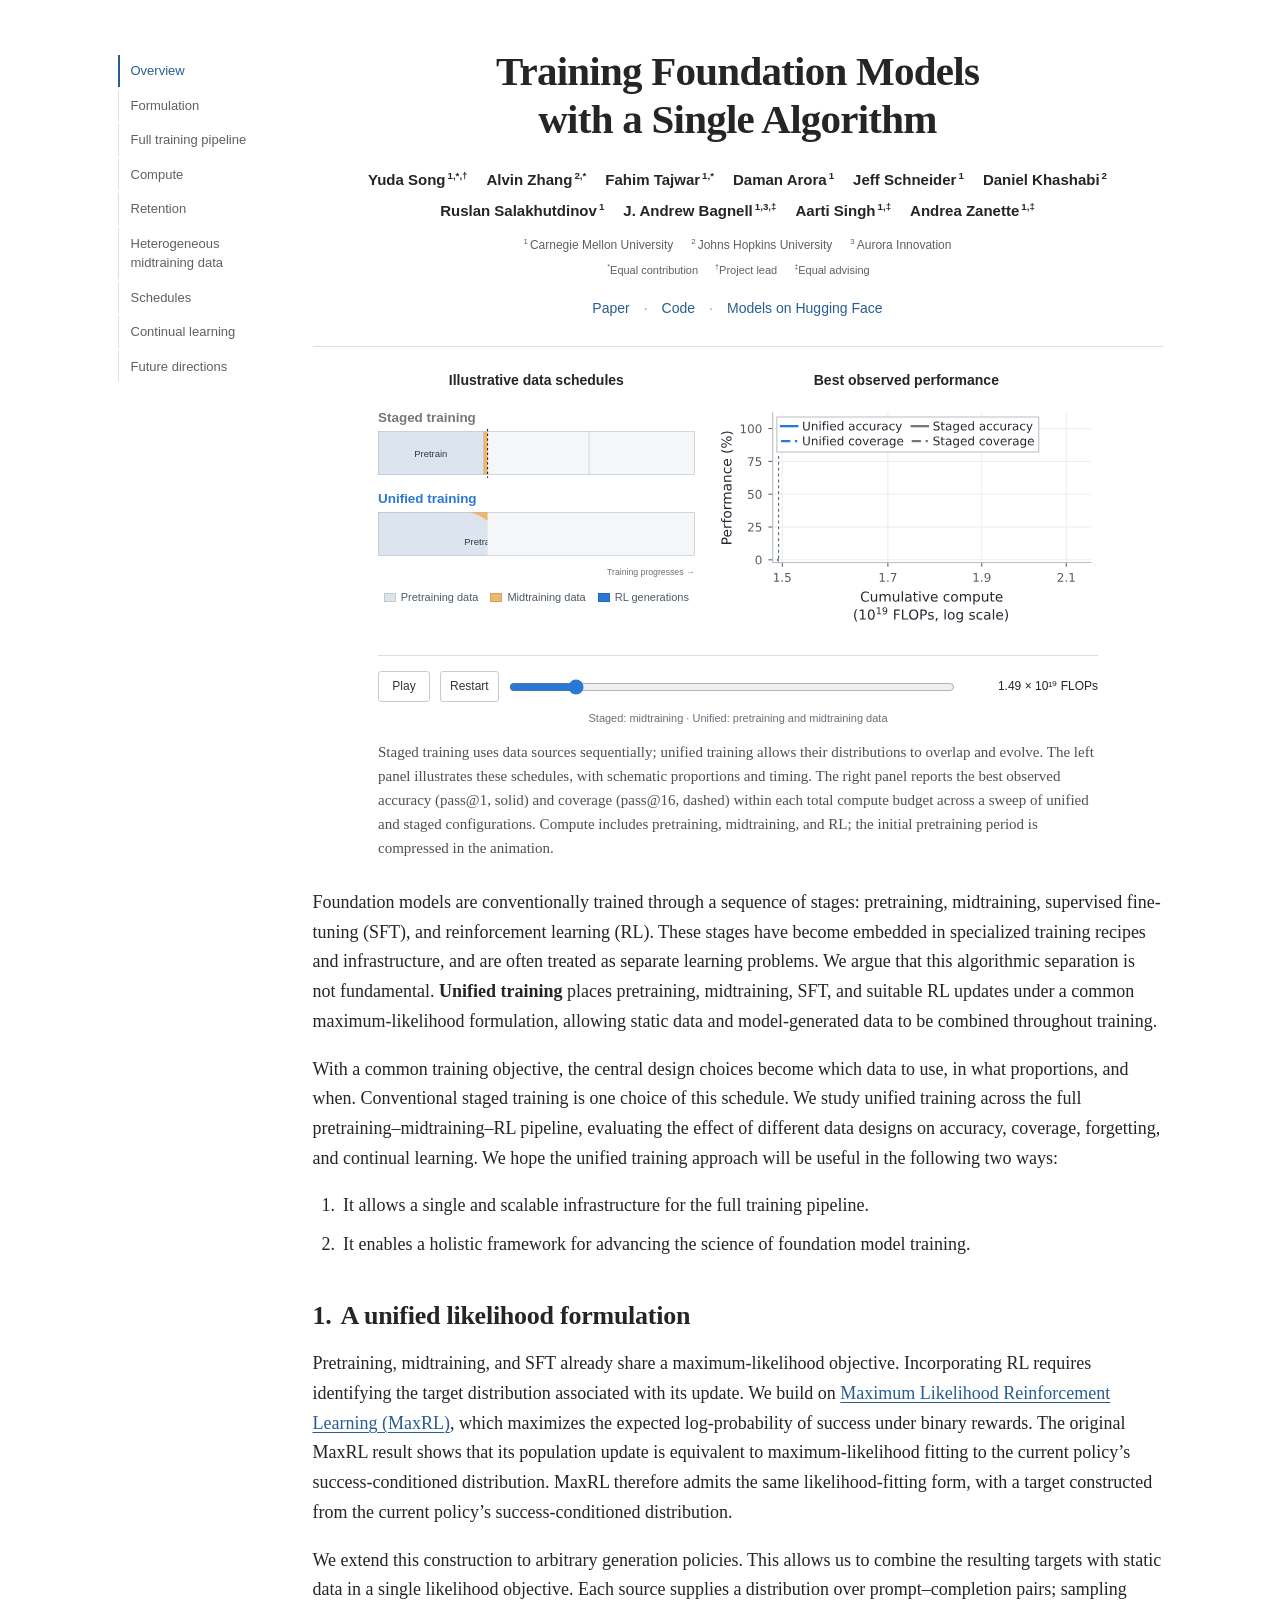
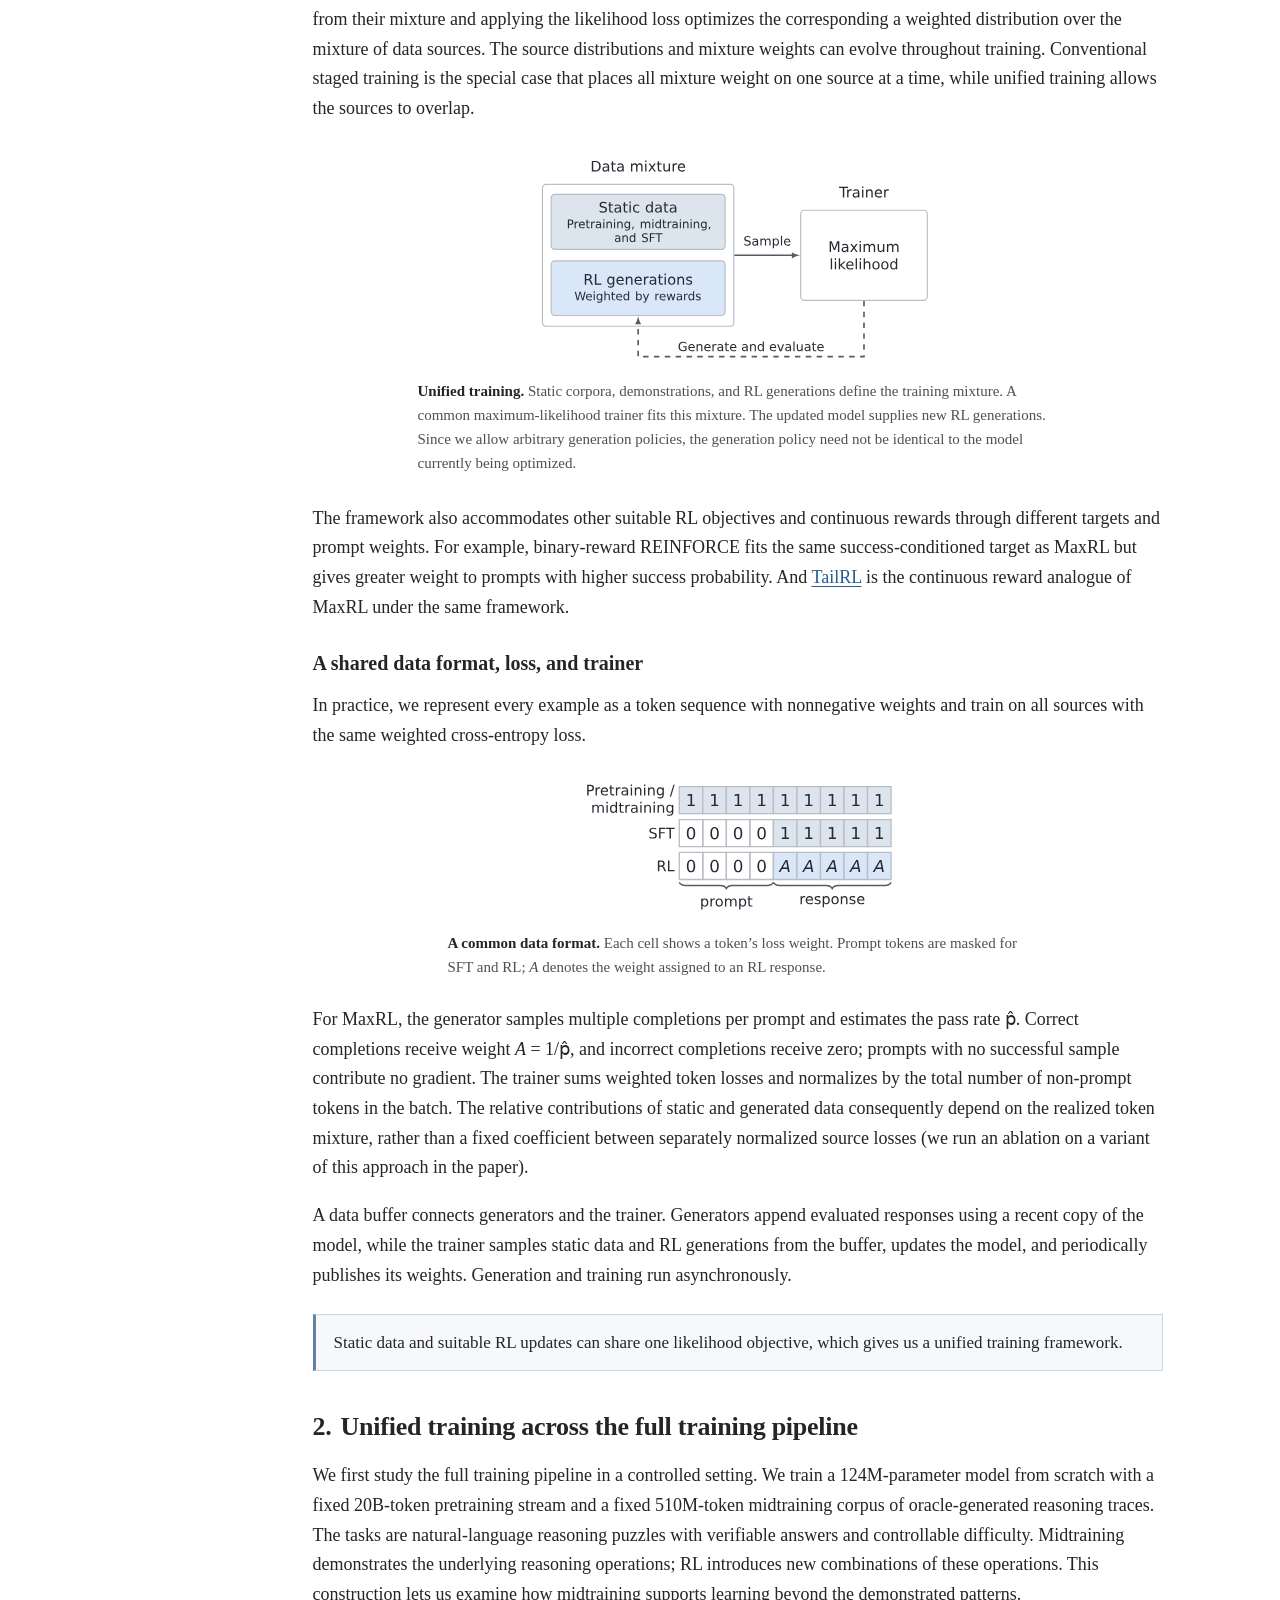
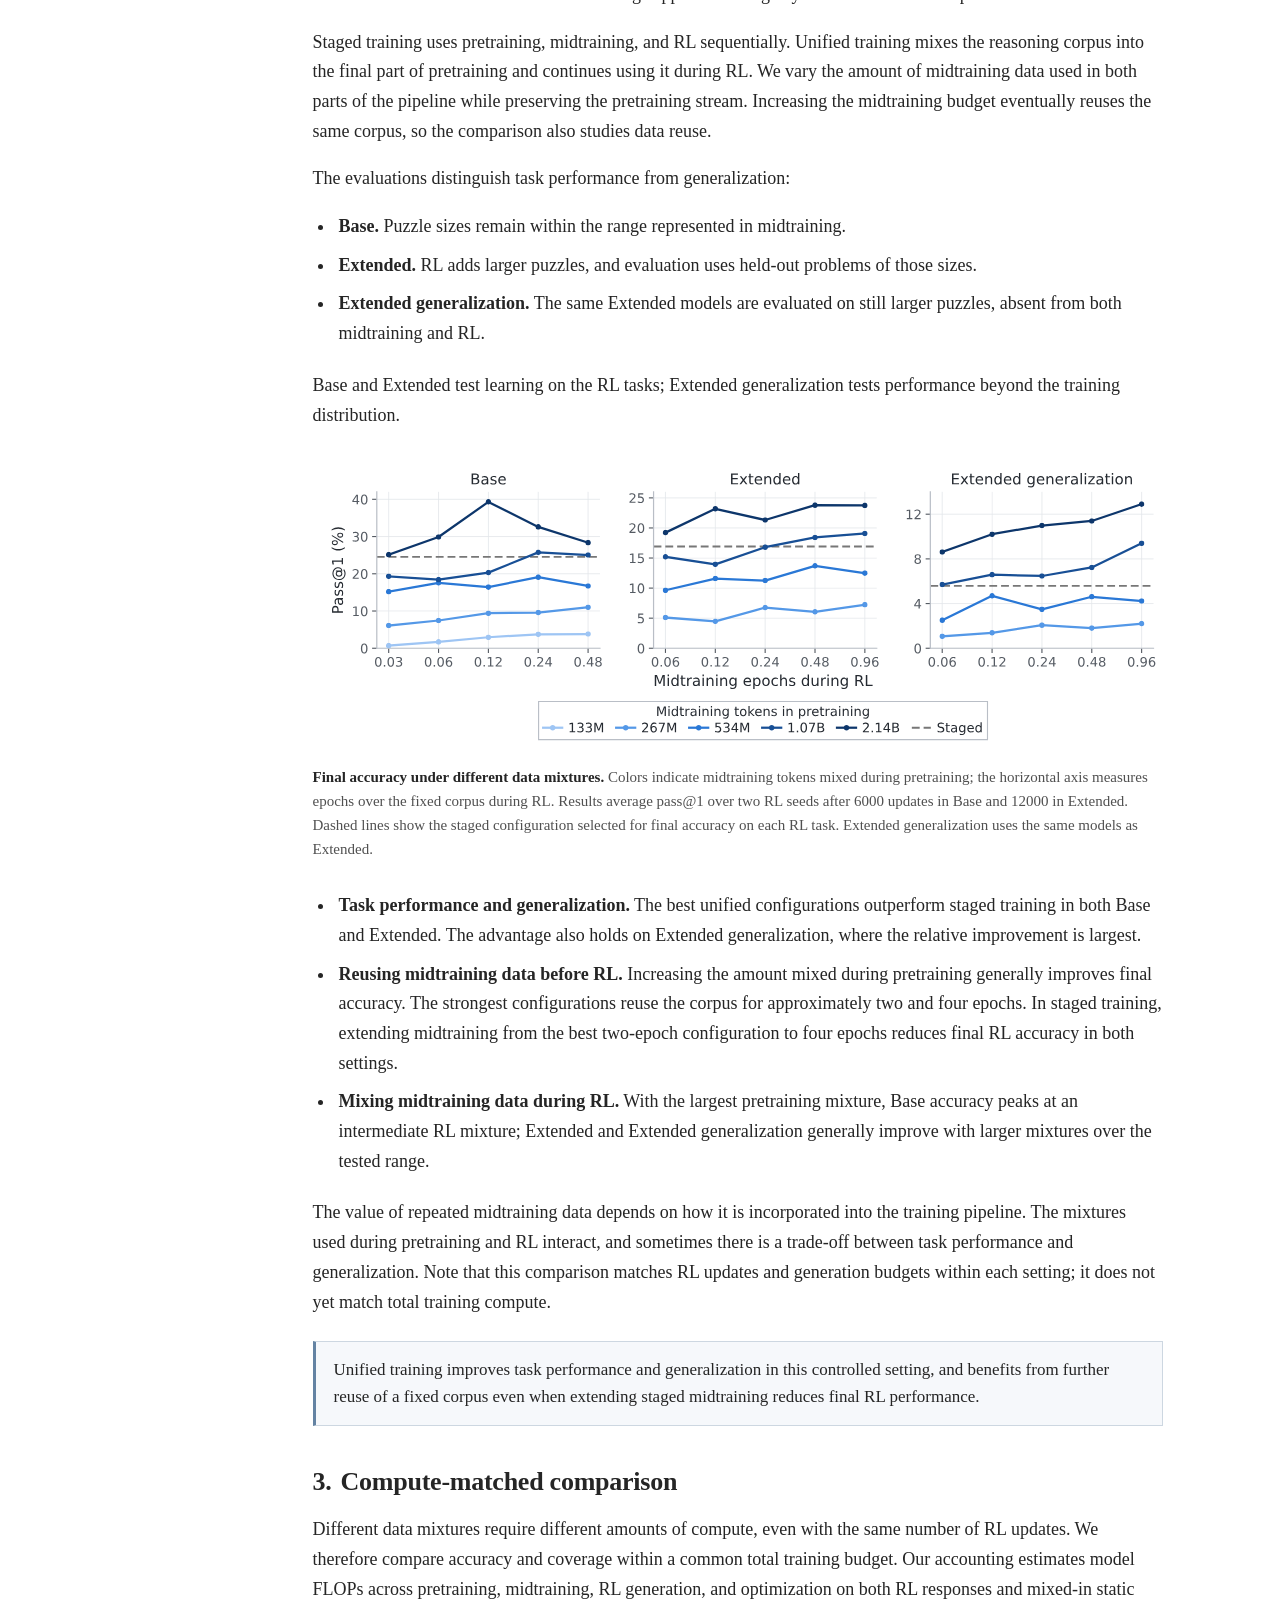
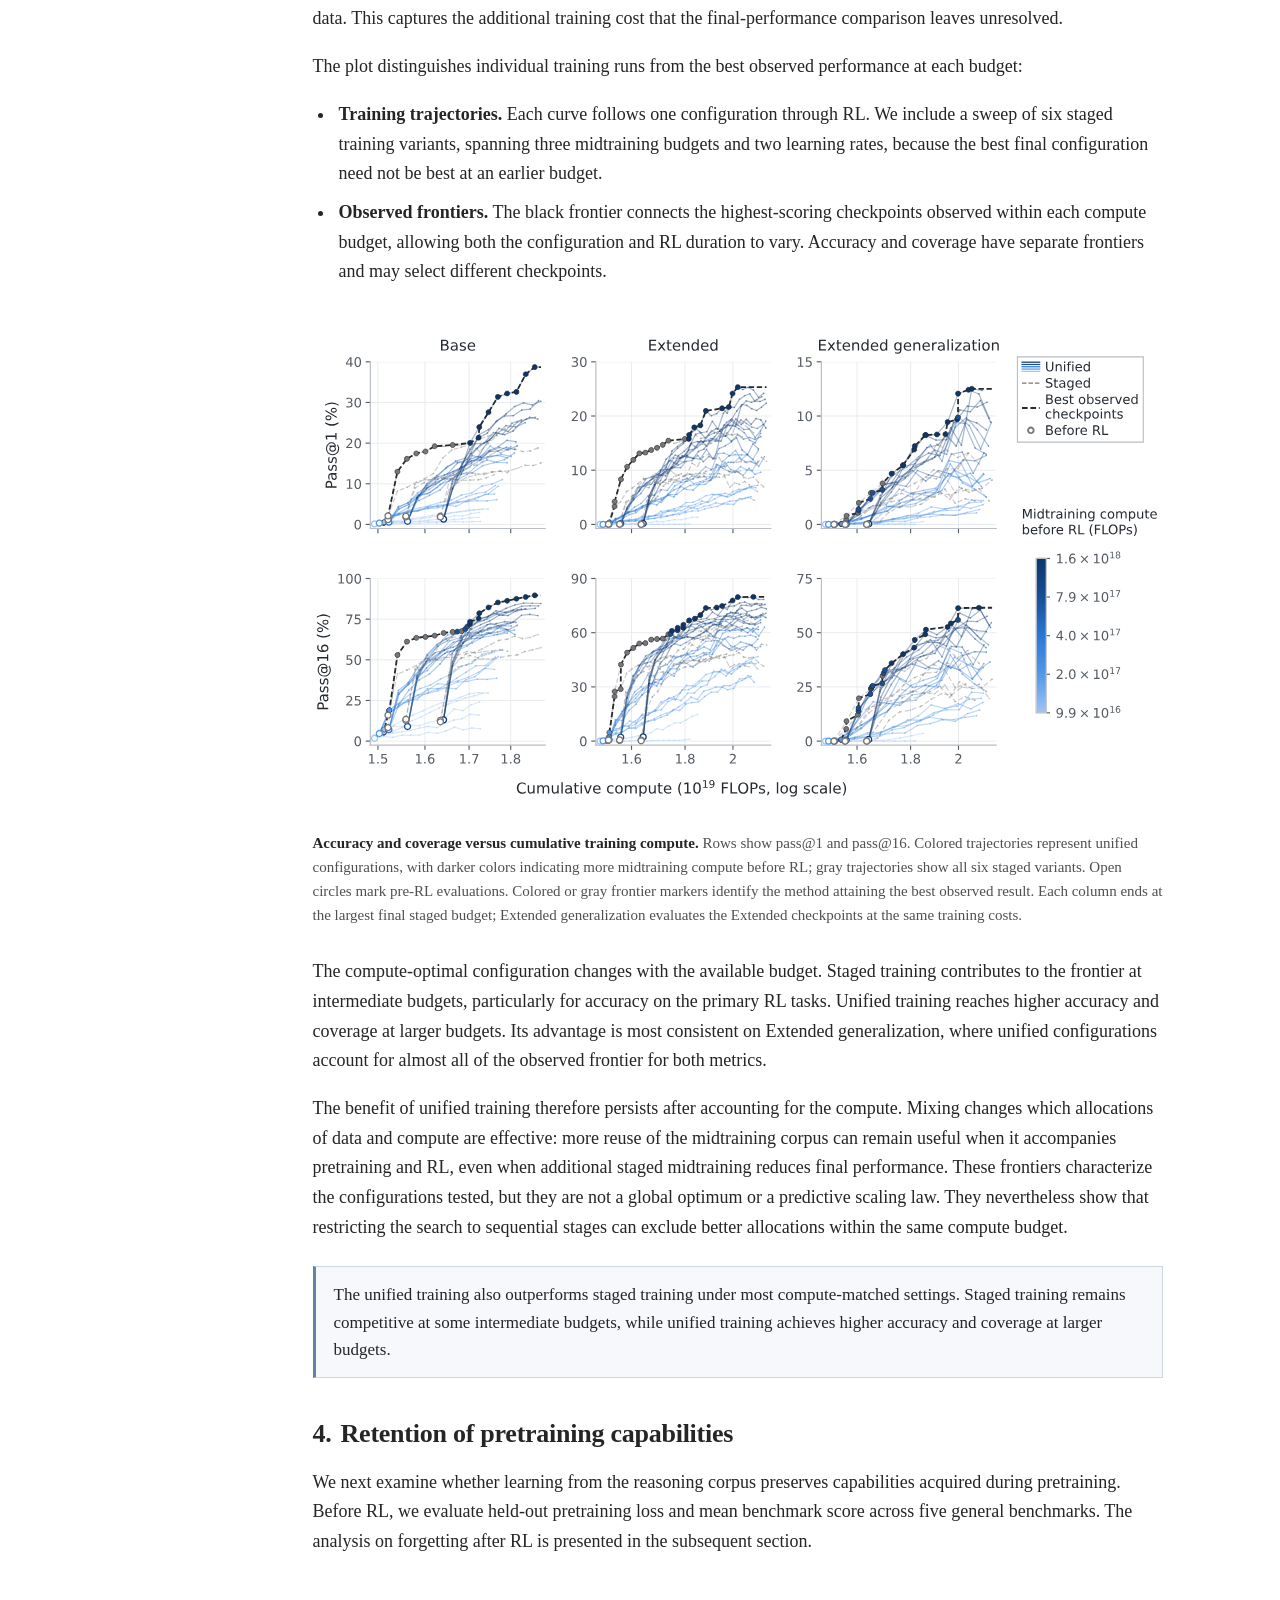
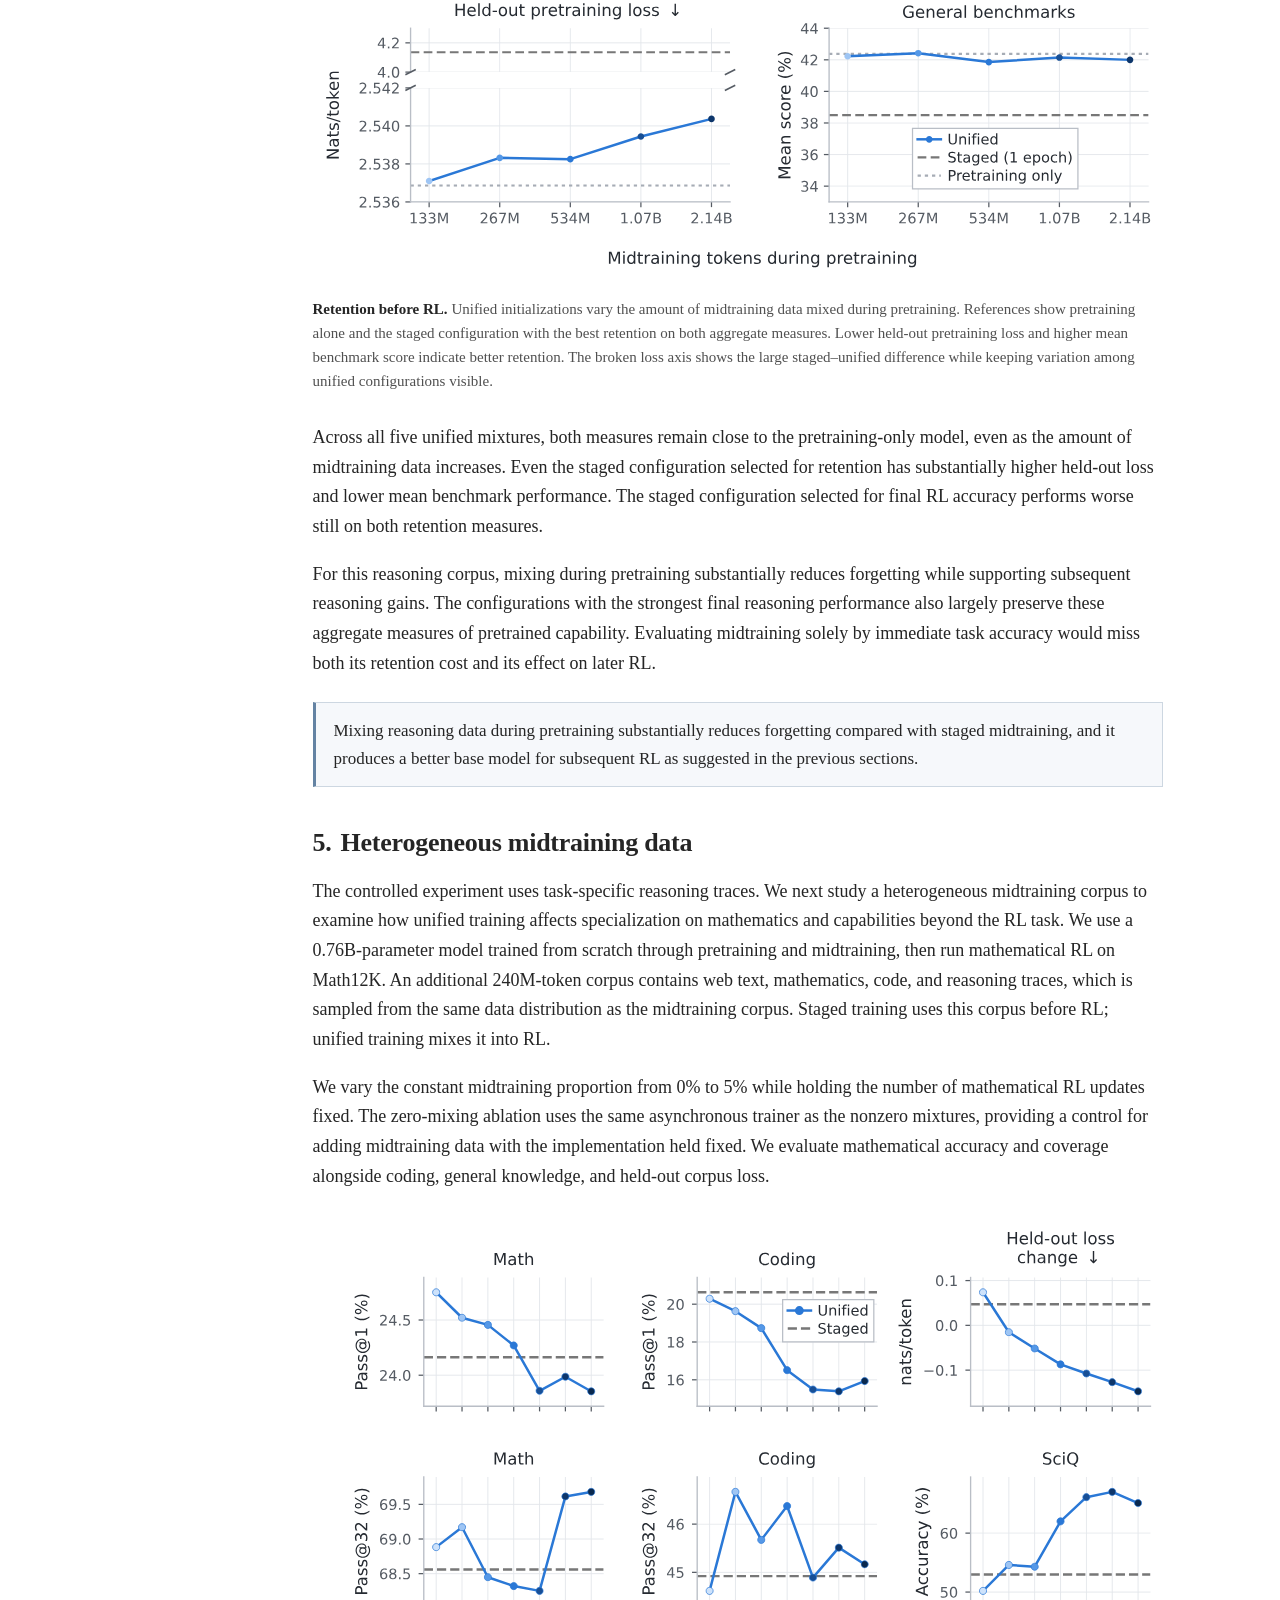
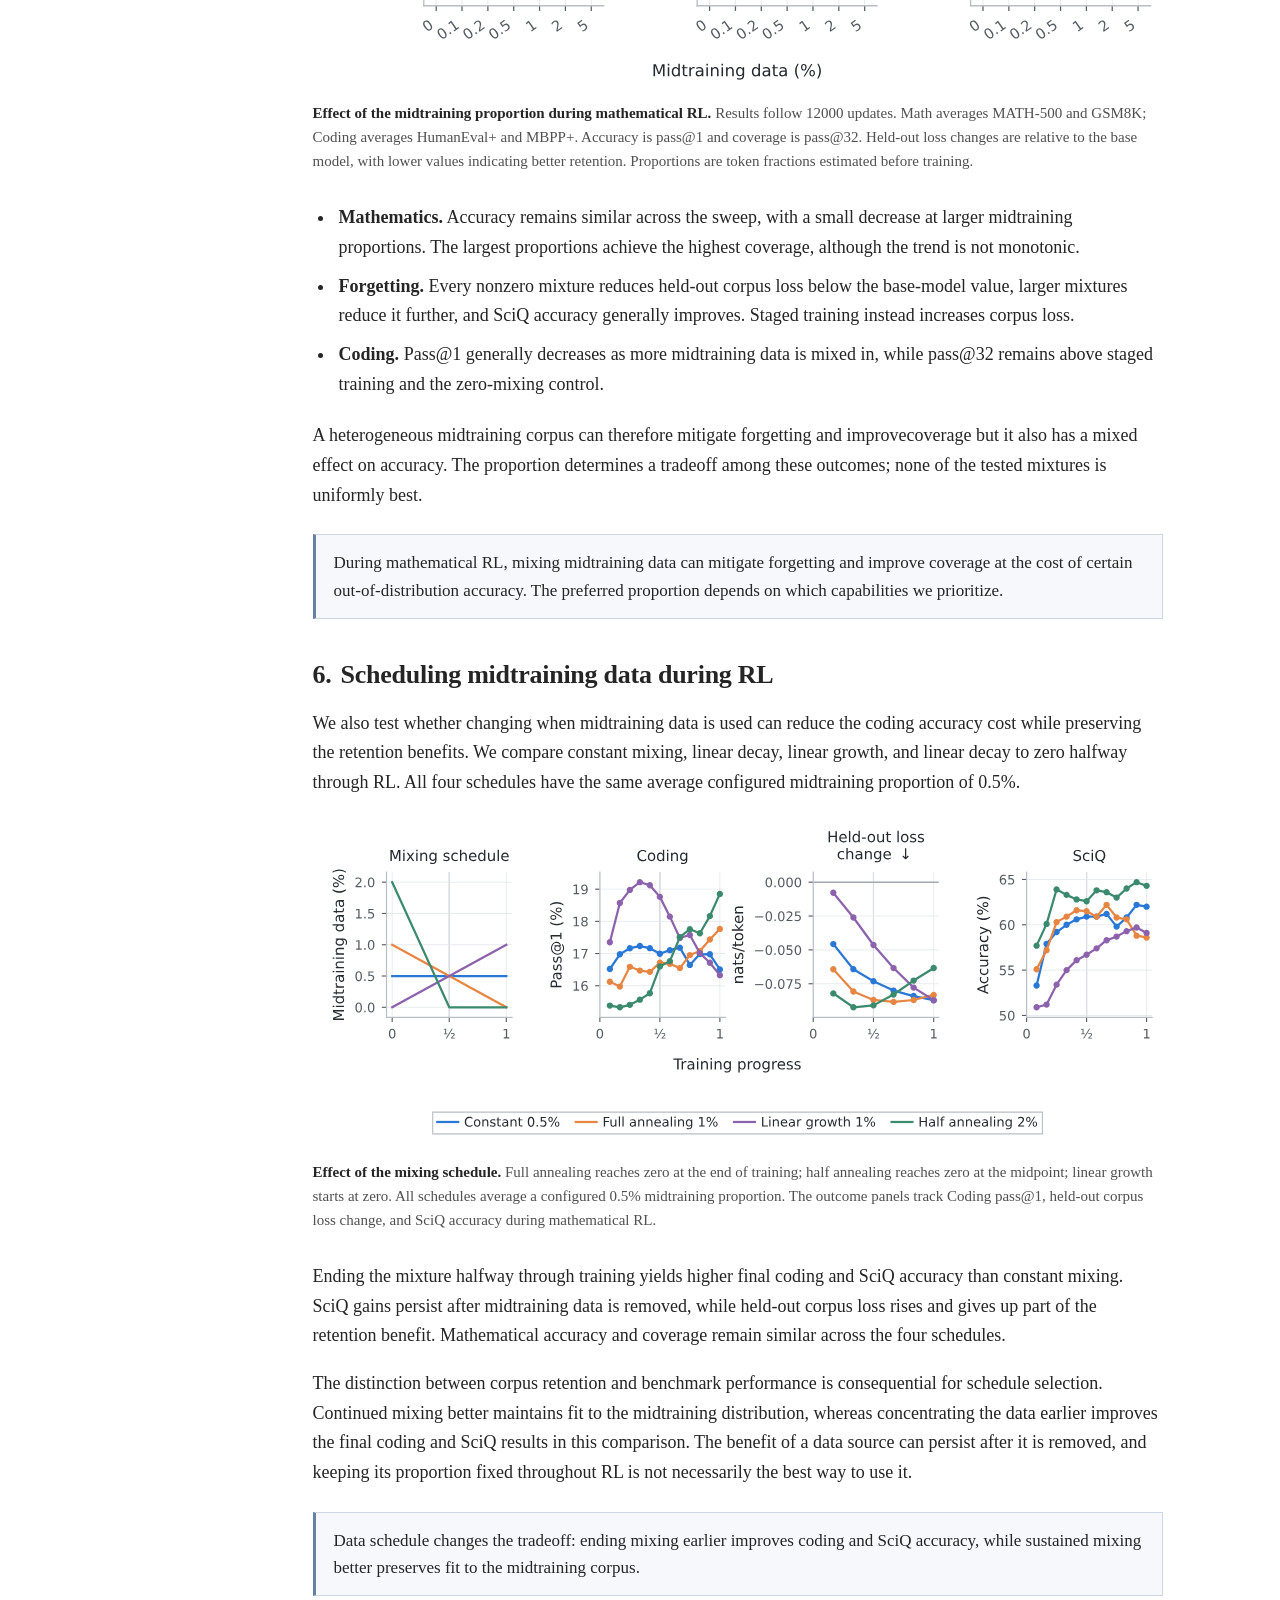
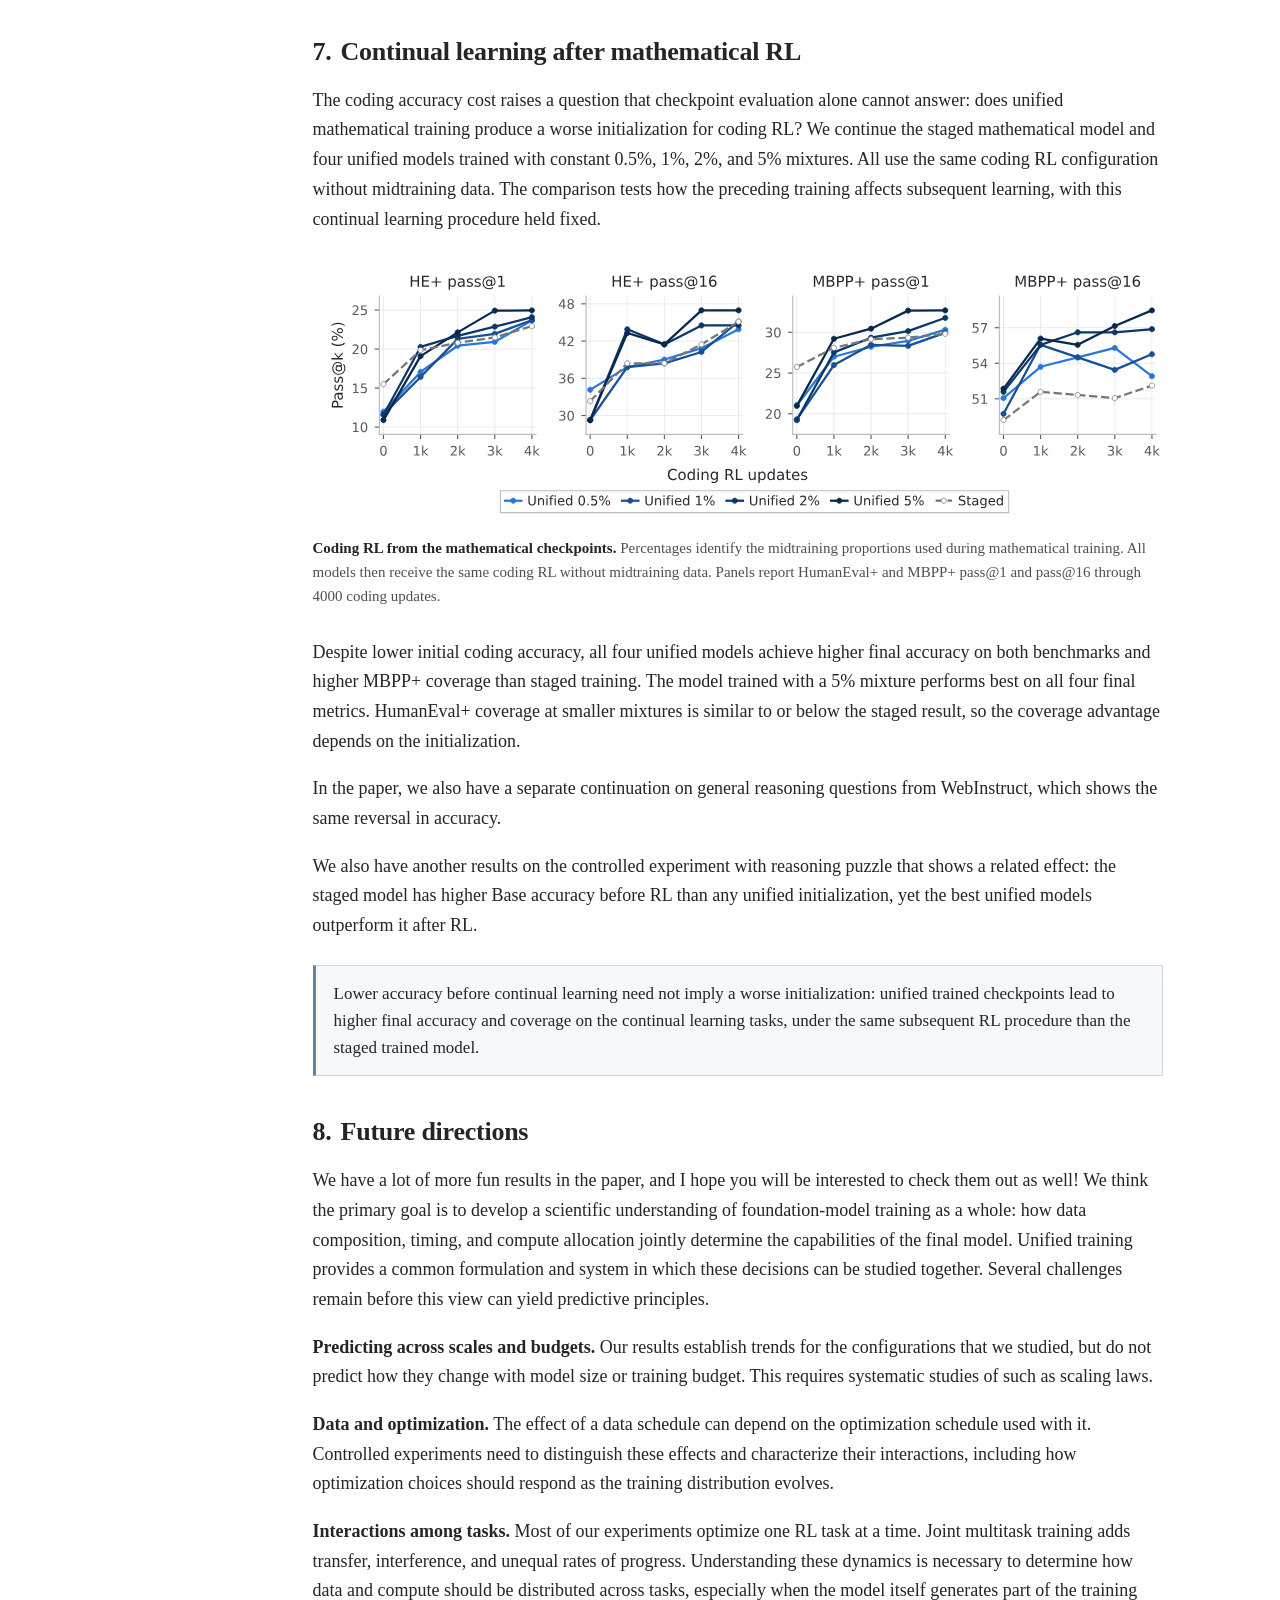
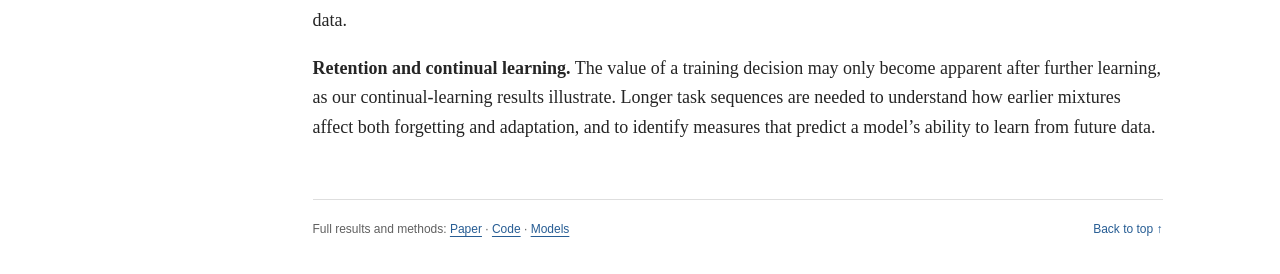
==== commit cc2464af: "Restore opening animation and resize the two article diagrams" ====
--- a/index.html
+++ b/index.html
@@ -31,8 +31,8 @@
       }
     </script>
     <link rel="icon" type="image/svg+xml" href="assets/favicon.svg?v=20261029-ut">
-    <link rel="stylesheet" href="style.css?v=20261029-compact2">
-    <link rel="stylesheet" href="teaser-animation.css?v=20261029-compact2">
+    <link rel="stylesheet" href="style.css?v=20261029-diagrams">
+    <link rel="stylesheet" href="teaser-animation.css?v=20261029-restored">
   </head>
   <!-- #endregion -->
   <body>
--- a/style.css
+++ b/style.css
@@ -57,7 +57,7 @@
 .framework-figure { max-width: 640px; margin: 29px auto; }
 .framework-figure > img { max-width: 400px; margin-inline: auto; }
 .token-weights-figure { max-width: 580px; margin: 26px auto; }
-.token-weights-figure > img { max-width: 440px; margin-inline: auto; }
+.token-weights-figure > img { max-width: 320px; margin-inline: auto; }
 .paper-figure { width: 100%; margin: 30px 0; }
 .figure-content { width: 100%; }
 footer { grid-row: 3; border-top: 1px solid var(--line); margin-top: 38px; padding: 20px 0 35px; display: flex; align-items: baseline; justify-content: space-between; gap: 16px; color: var(--muted); font: 12px/1.6 var(--sans); }
--- a/teaser-animation.css
+++ b/teaser-animation.css
@@ -1,7 +1,7 @@
 .training-animation {
   container-type: inline-size;
   width: min(100%, max(600px, 85%));
-  max-width: 620px;
+  max-width: 720px;
   margin: 24px auto 28px;
   --training-pretraining: #dce4ed;
   --training-midtraining: #f0b66e;
@@ -10,12 +10,9 @@
 }
 .training-animation-panels {
   display: grid;
-  width: 100%;
-  max-width: 540px;
-  margin-inline: auto;
   grid-template-columns: minmax(0, .95fr) minmax(0, 1.15fr);
   align-items: start;
-  gap: 14px;
+  gap: 20px;
 }
 .training-animation .training-panel-heading {
   margin: 0 0 15px;
@@ -56,12 +53,10 @@
 .training-data-legend i { display: inline-block; width: 12px; height: 9px; border: 1px solid rgb(0 0 0 / 12%); }
 .training-animation-controls {
   display: flex;
-  max-width: 540px;
-  margin-inline: auto;
   align-items: center;
   gap: 10px;
-  margin-top: 14px;
-  padding-top: 10px;
+  margin-top: 20px;
+  padding-top: 15px;
   border-top: 1px solid var(--line, #dedede);
   font: 12px/1.4 var(--sans, sans-serif);
 }
@@ -85,7 +80,7 @@
 .training-progress-label { position: absolute; width: 1px; height: 1px; overflow: hidden; clip-path: inset(50%); white-space: nowrap; }
 .training-animation .training-animation-phase { min-height: 18px; margin: 8px 0 0; font: 11px/1.5 var(--sans, sans-serif); color: #68717a; text-align: center; }
 .training-animation figcaption { margin-top: 12px; }
-@container (max-width: 500px) {
+@container (max-width: 575px) {
   .training-animation-panels { grid-template-columns: 1fr; gap: 25px; }
   .training-mixtures { width: min(440px, 100%); margin-inline: auto; }
   .training-performance { width: min(510px, 100%); margin-inline: auto; }
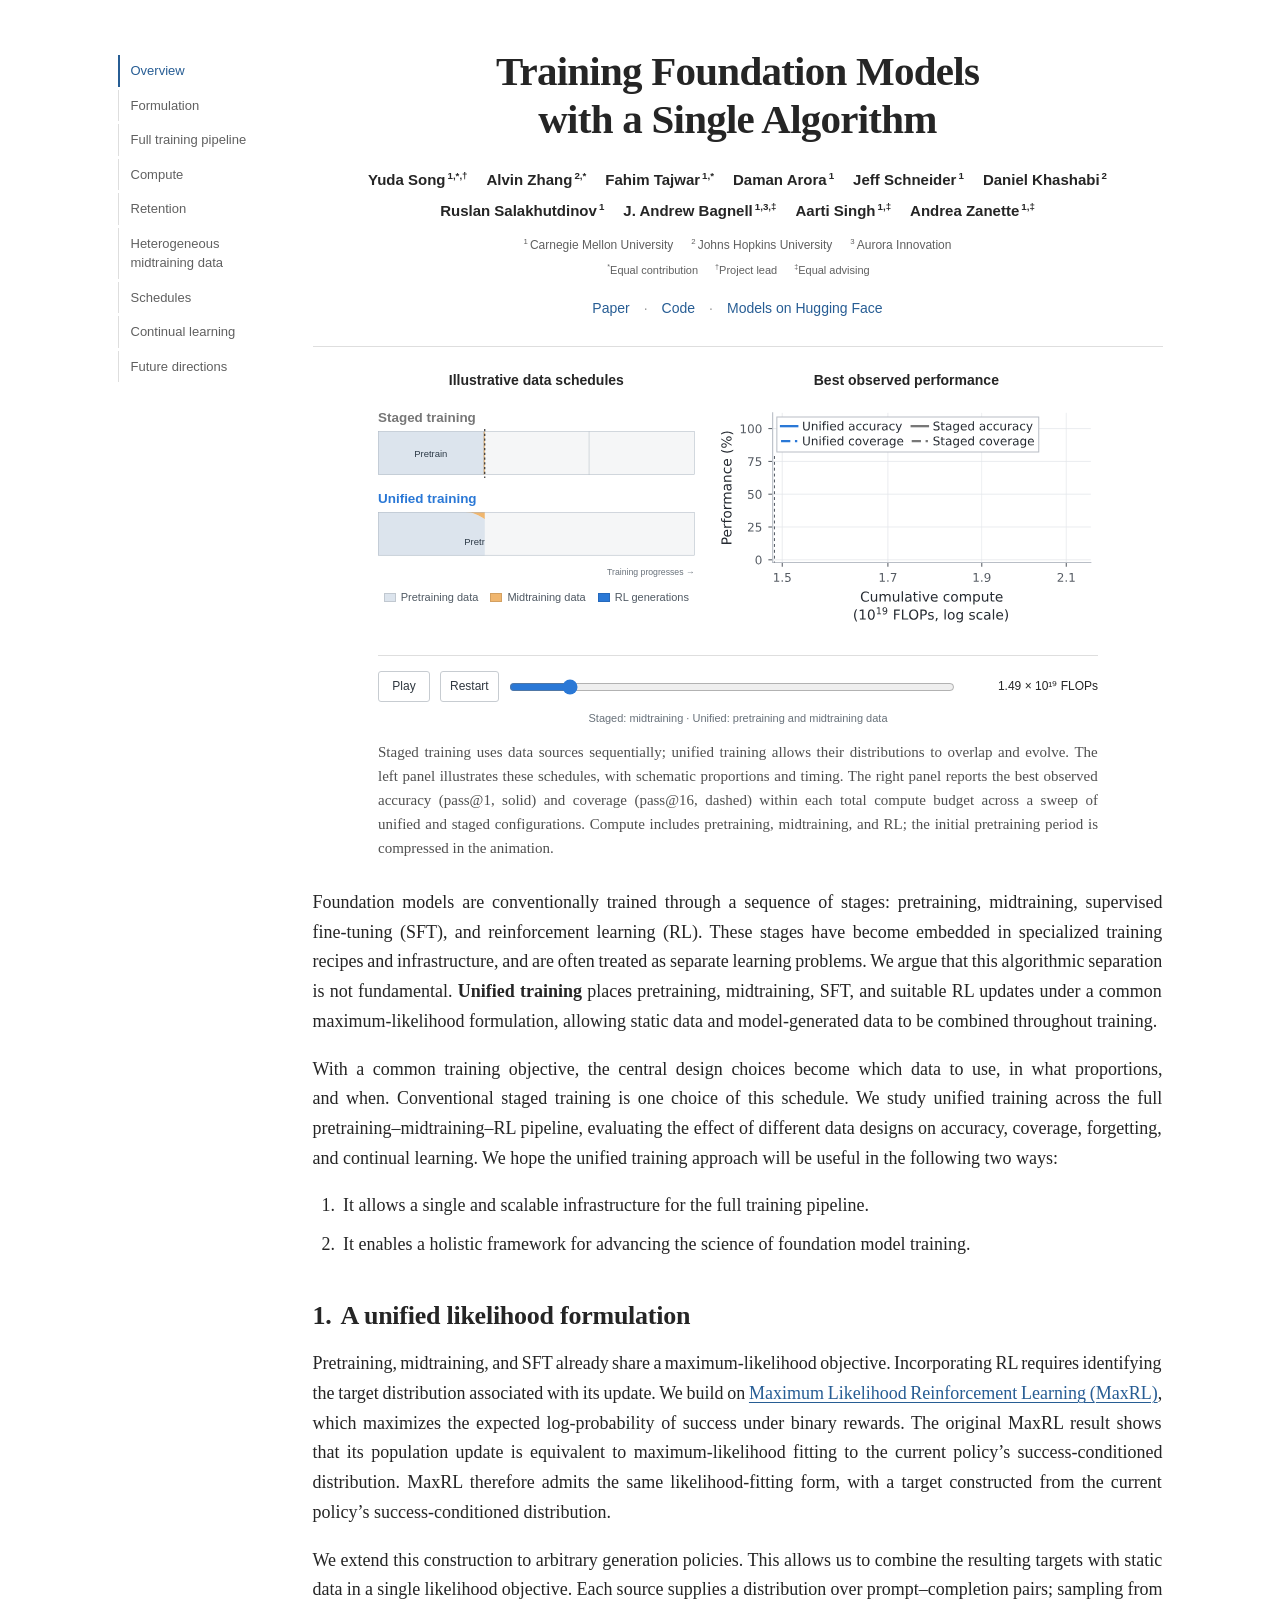
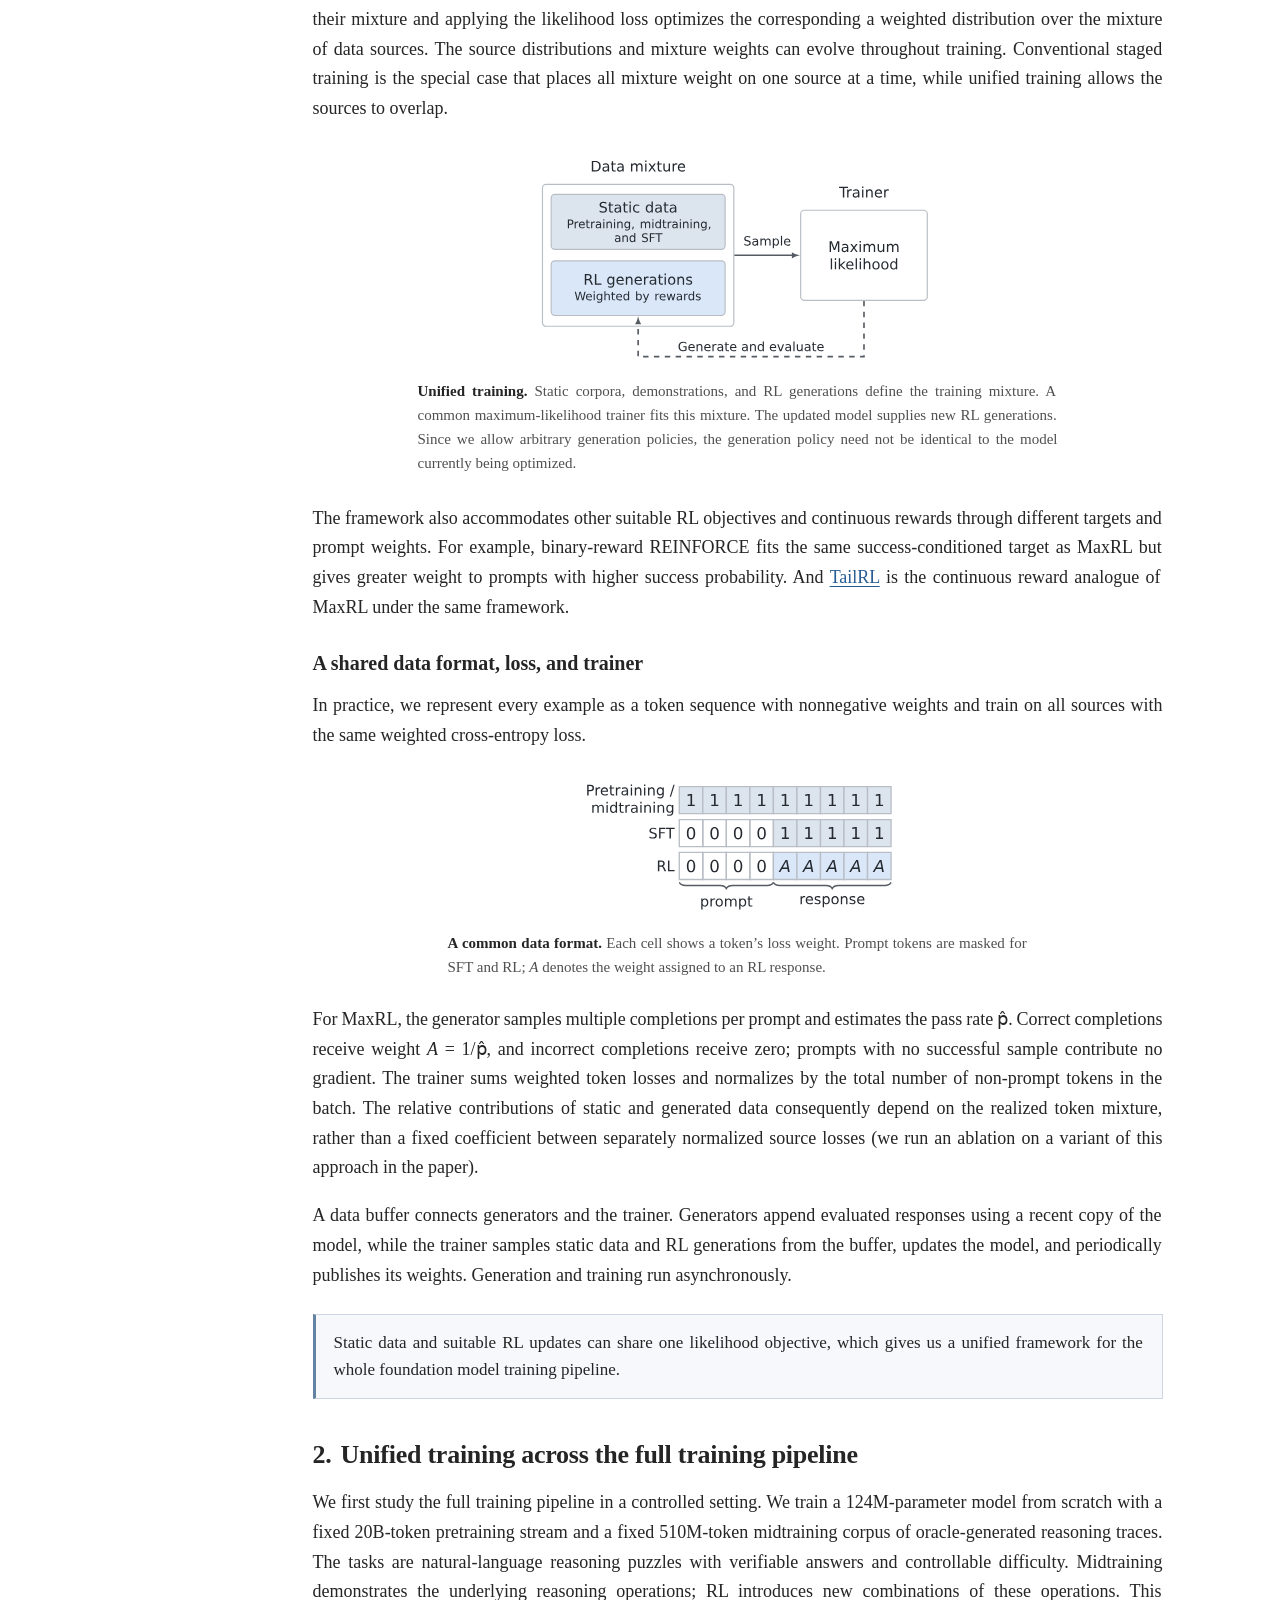
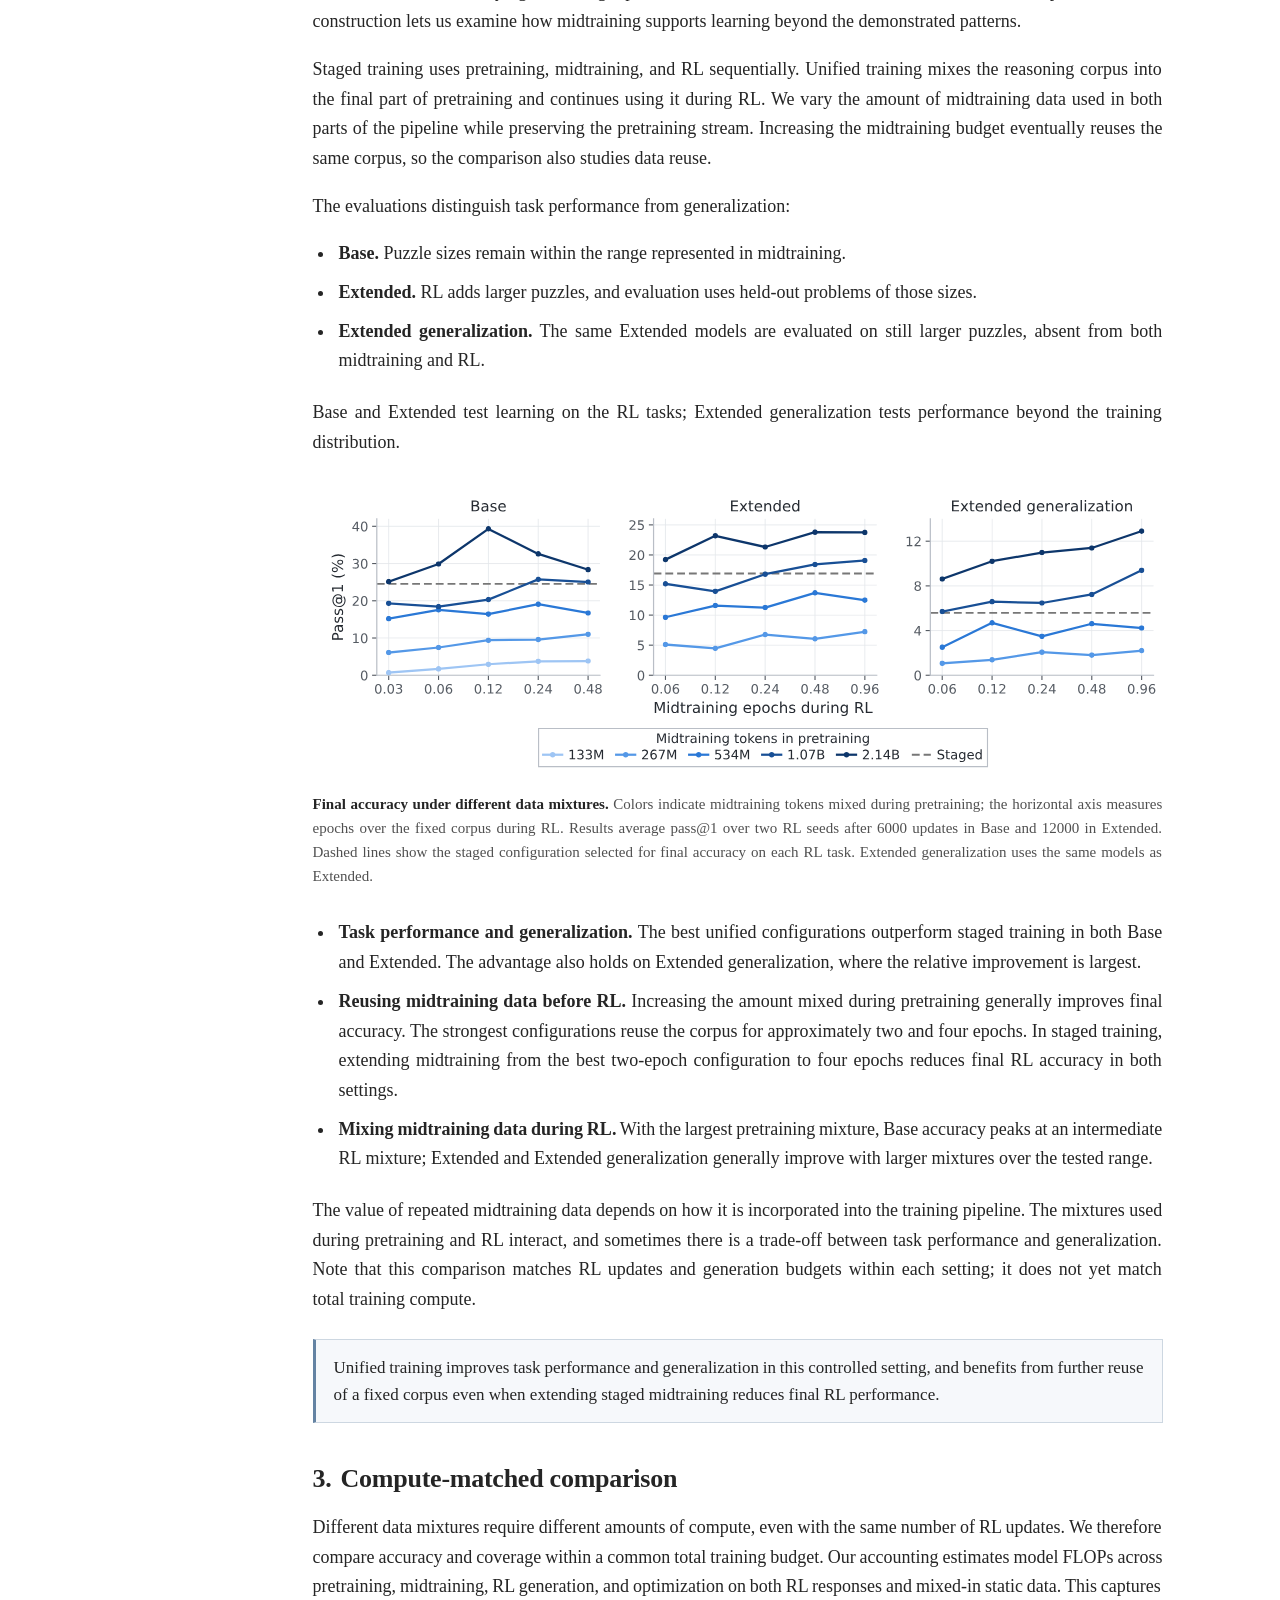
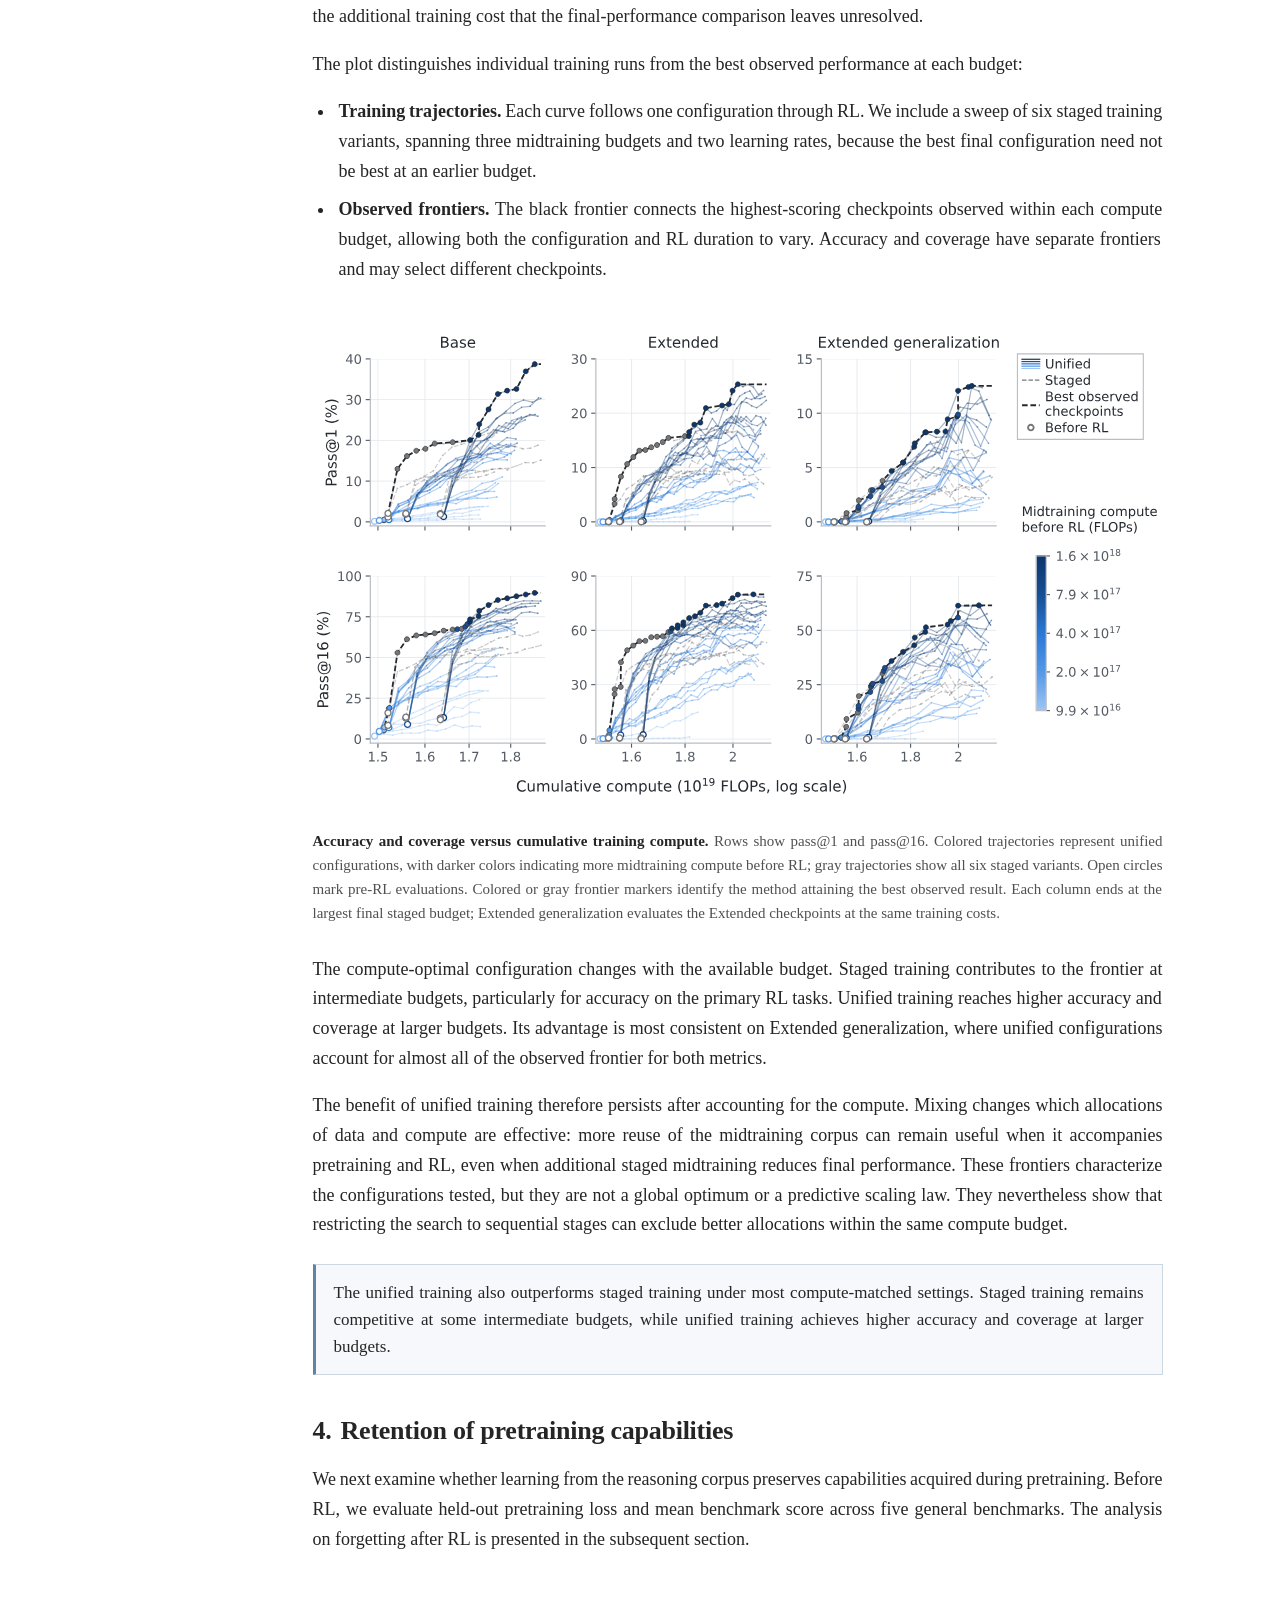
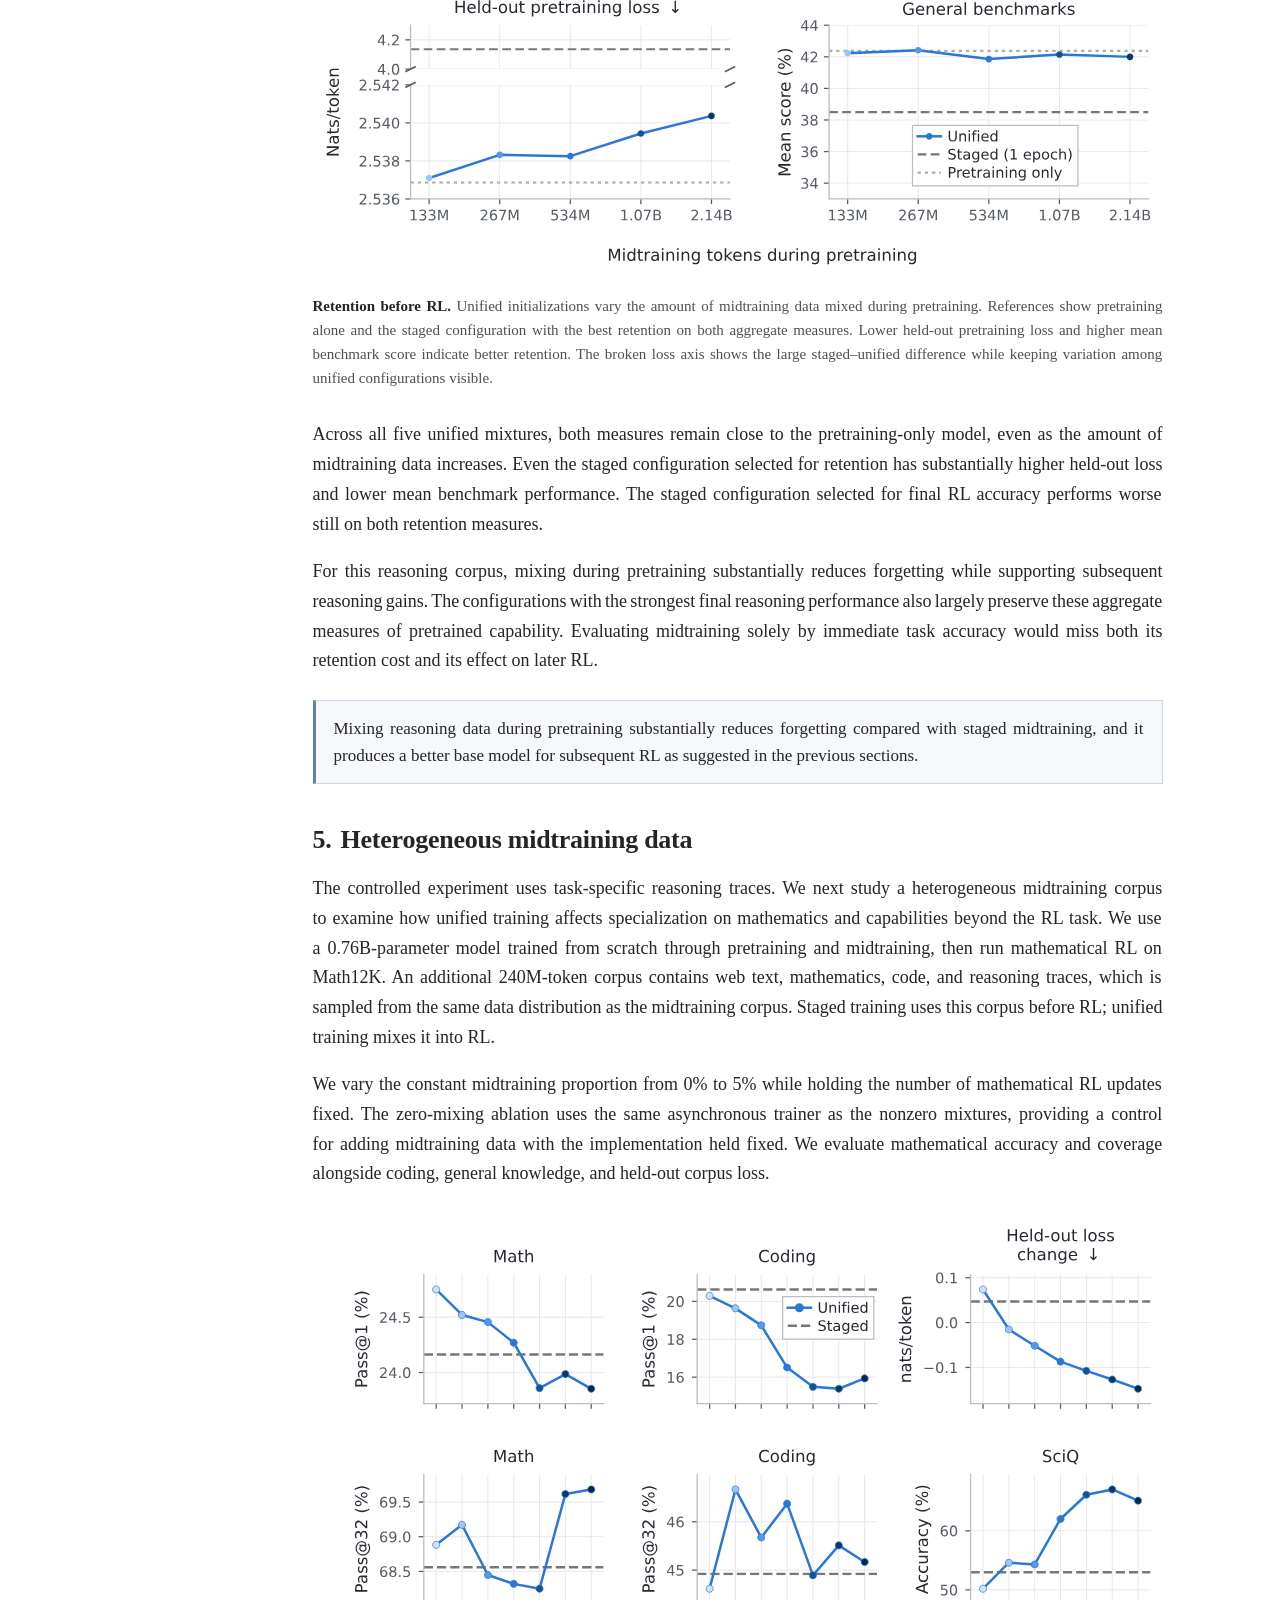
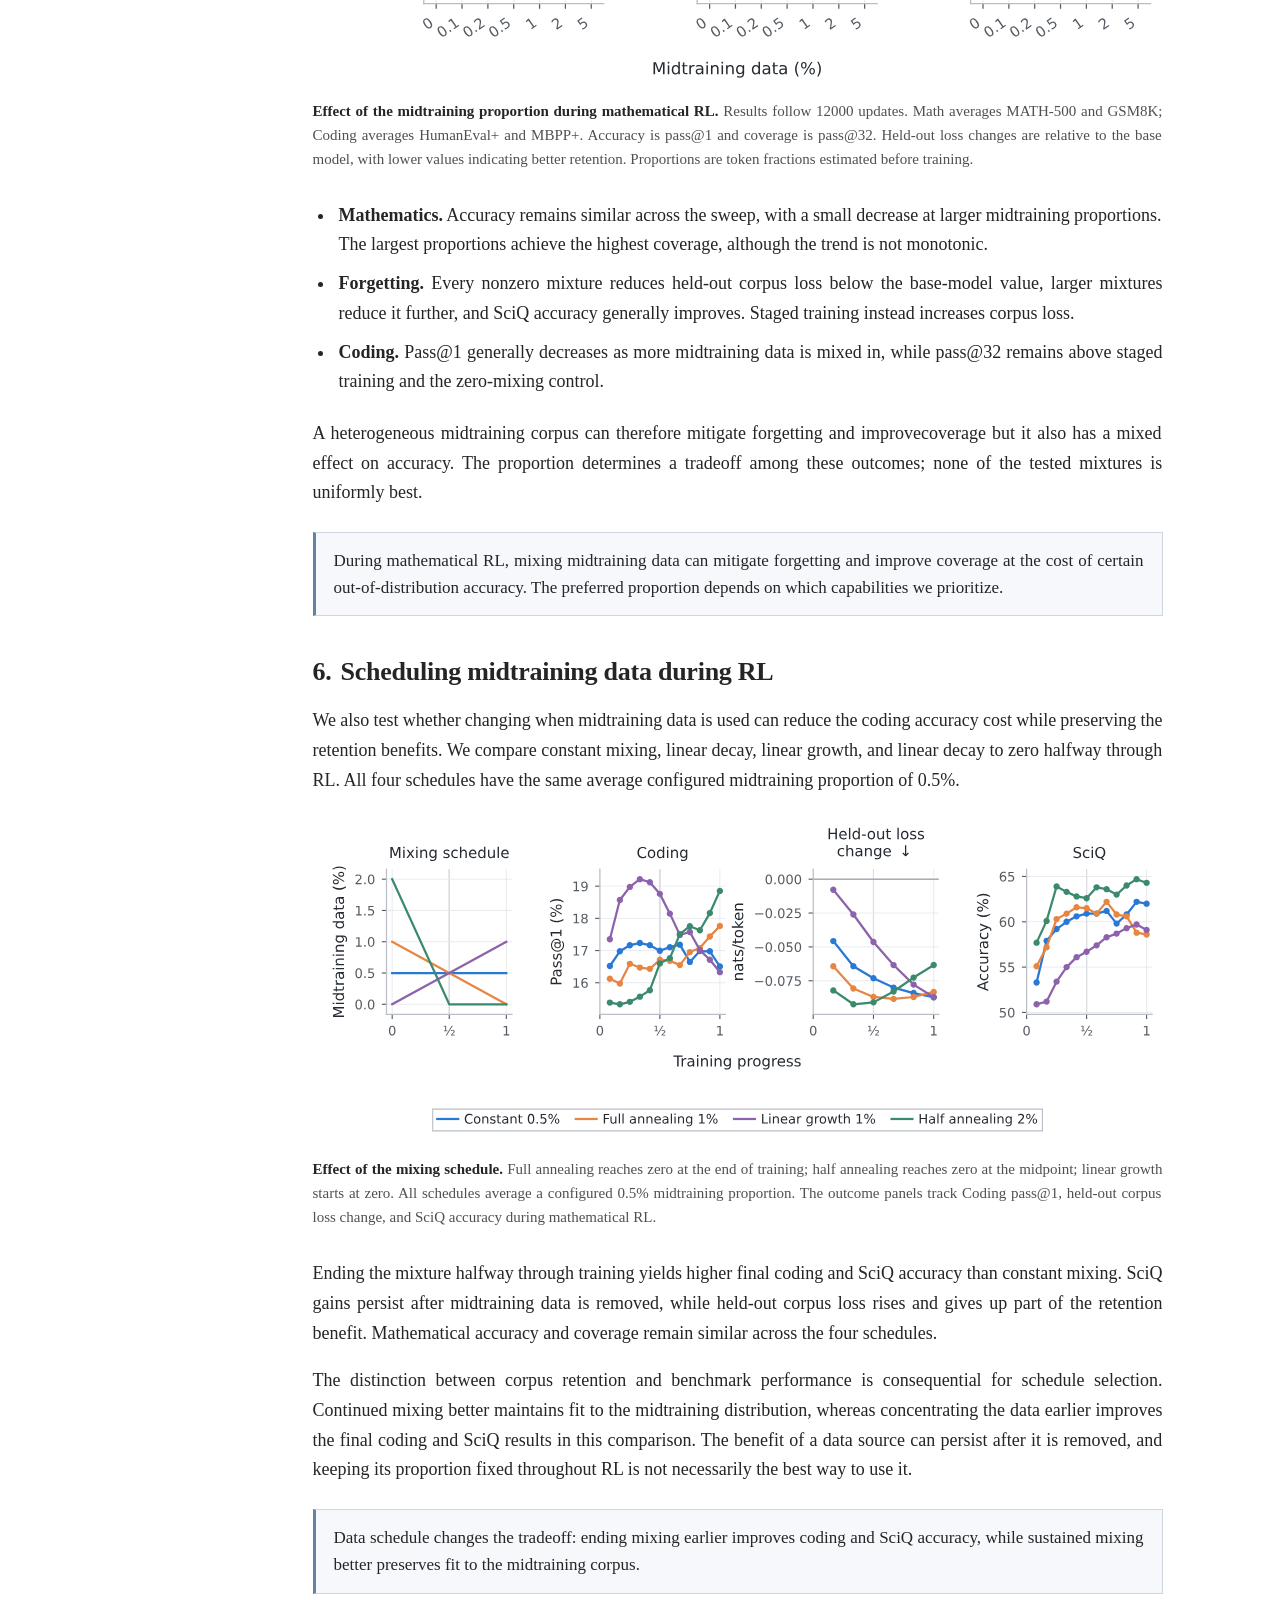
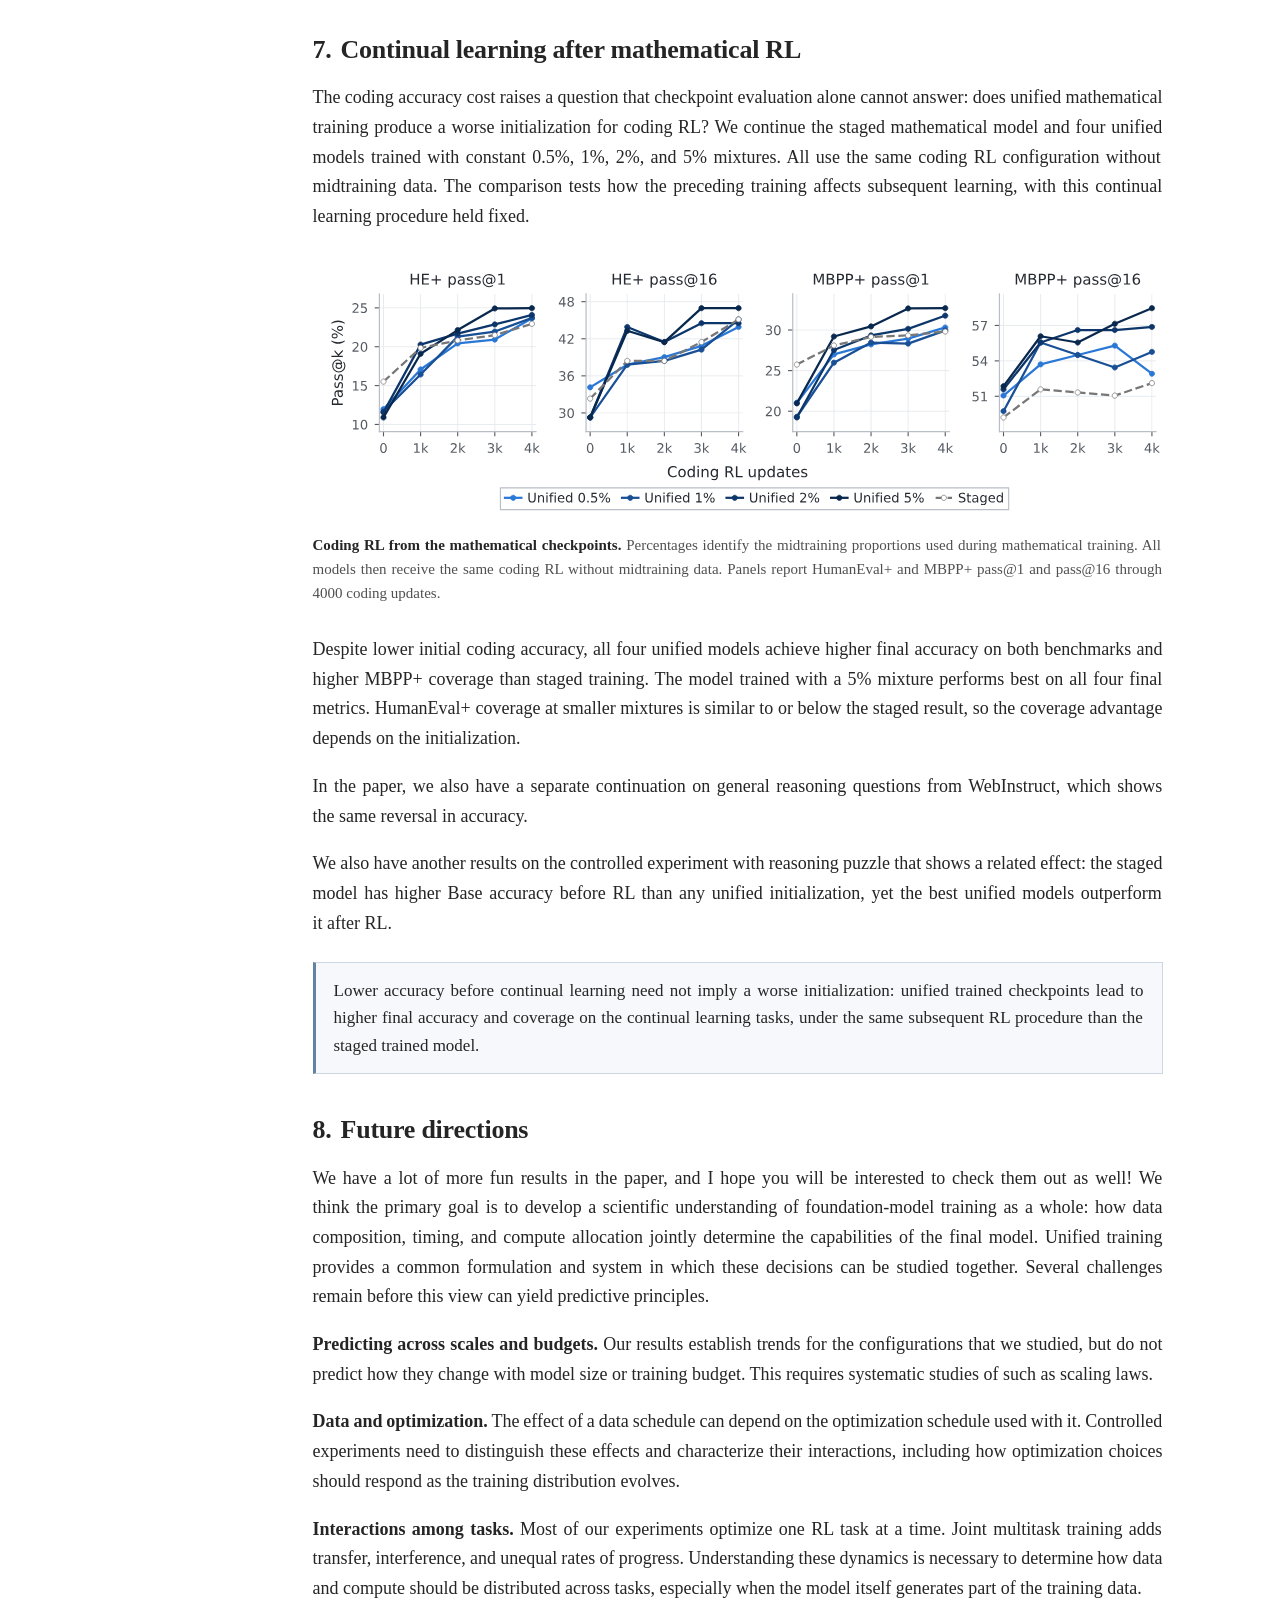
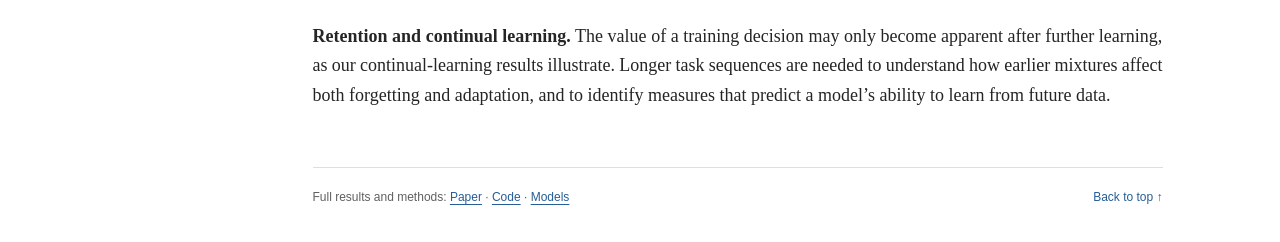
==== commit 4a61c794: "Apply TeX-style typesetting throughout the article" ====
--- a/index.html
+++ b/index.html
@@ -31,7 +31,7 @@
       }
     </script>
     <link rel="icon" type="image/svg+xml" href="assets/favicon.svg?v=20261029-ut">
-    <link rel="stylesheet" href="style.css?v=20261029-diagrams">
+    <link rel="stylesheet" href="style.css?v=20261029-tex-full-article">
     <link rel="stylesheet" href="teaser-animation.css?v=20261029-restored">
   </head>
   <!-- #endregion -->
@@ -215,7 +215,7 @@
         <!-- #endregion -->
 
         <!-- #region Opening paragraphs -->
-        <div class="opening">
+        <div class="opening" id="opening">
           <p>
             Foundation models are conventionally trained through a sequence of stages: pretraining, midtraining,
             supervised fine-tuning (SFT), and reinforcement learning (RL).
@@ -320,7 +320,7 @@
           </p>
           <aside class="takeaway" id="takeaway-one-rule" aria-label="Section summary">
             <p>
-              Static data and suitable RL updates can share one likelihood objective, which gives us a unified training framework.
+              Static data and suitable RL updates can share one likelihood objective, which gives us a unified framework for the whole foundation model training pipeline.
             </p>
           </aside>
         </section>
@@ -770,6 +770,9 @@
     </main>
 
     <!-- #region Page scripts -->
+    <script src="assets/vendor/tex-linebreak/lib.js" defer></script>
+    <script src="assets/vendor/tex-linebreak/hyphens_en-us.js" defer></script>
+    <script src="typography.js?v=20261029-full-article" defer></script>
     <script src="site.js" defer></script>
     <script src="teaser-animation.js?v=20261028b" defer></script>
     <!-- #endregion -->
--- a/style.css
+++ b/style.css
@@ -37,6 +37,14 @@
 .resources span { color: #999; }
 .opening { margin: 28px 0 0; }
 p { margin: 0 0 18px; }
+@media (min-width: 761px) {
+  .opening > p, article > section > p {
+    text-align: justify;
+    text-align-last: left;
+    hyphens: none;
+  }
+}
+article .tex-linebreak-active { text-align: left; hyphens: none; }
 article ul, article ol { margin: 0 0 22px; padding-left: 1.25em; }
 article ol { padding-left: 1.5em; }
 article li { margin: 0 0 9px; padding-left: .2em; }
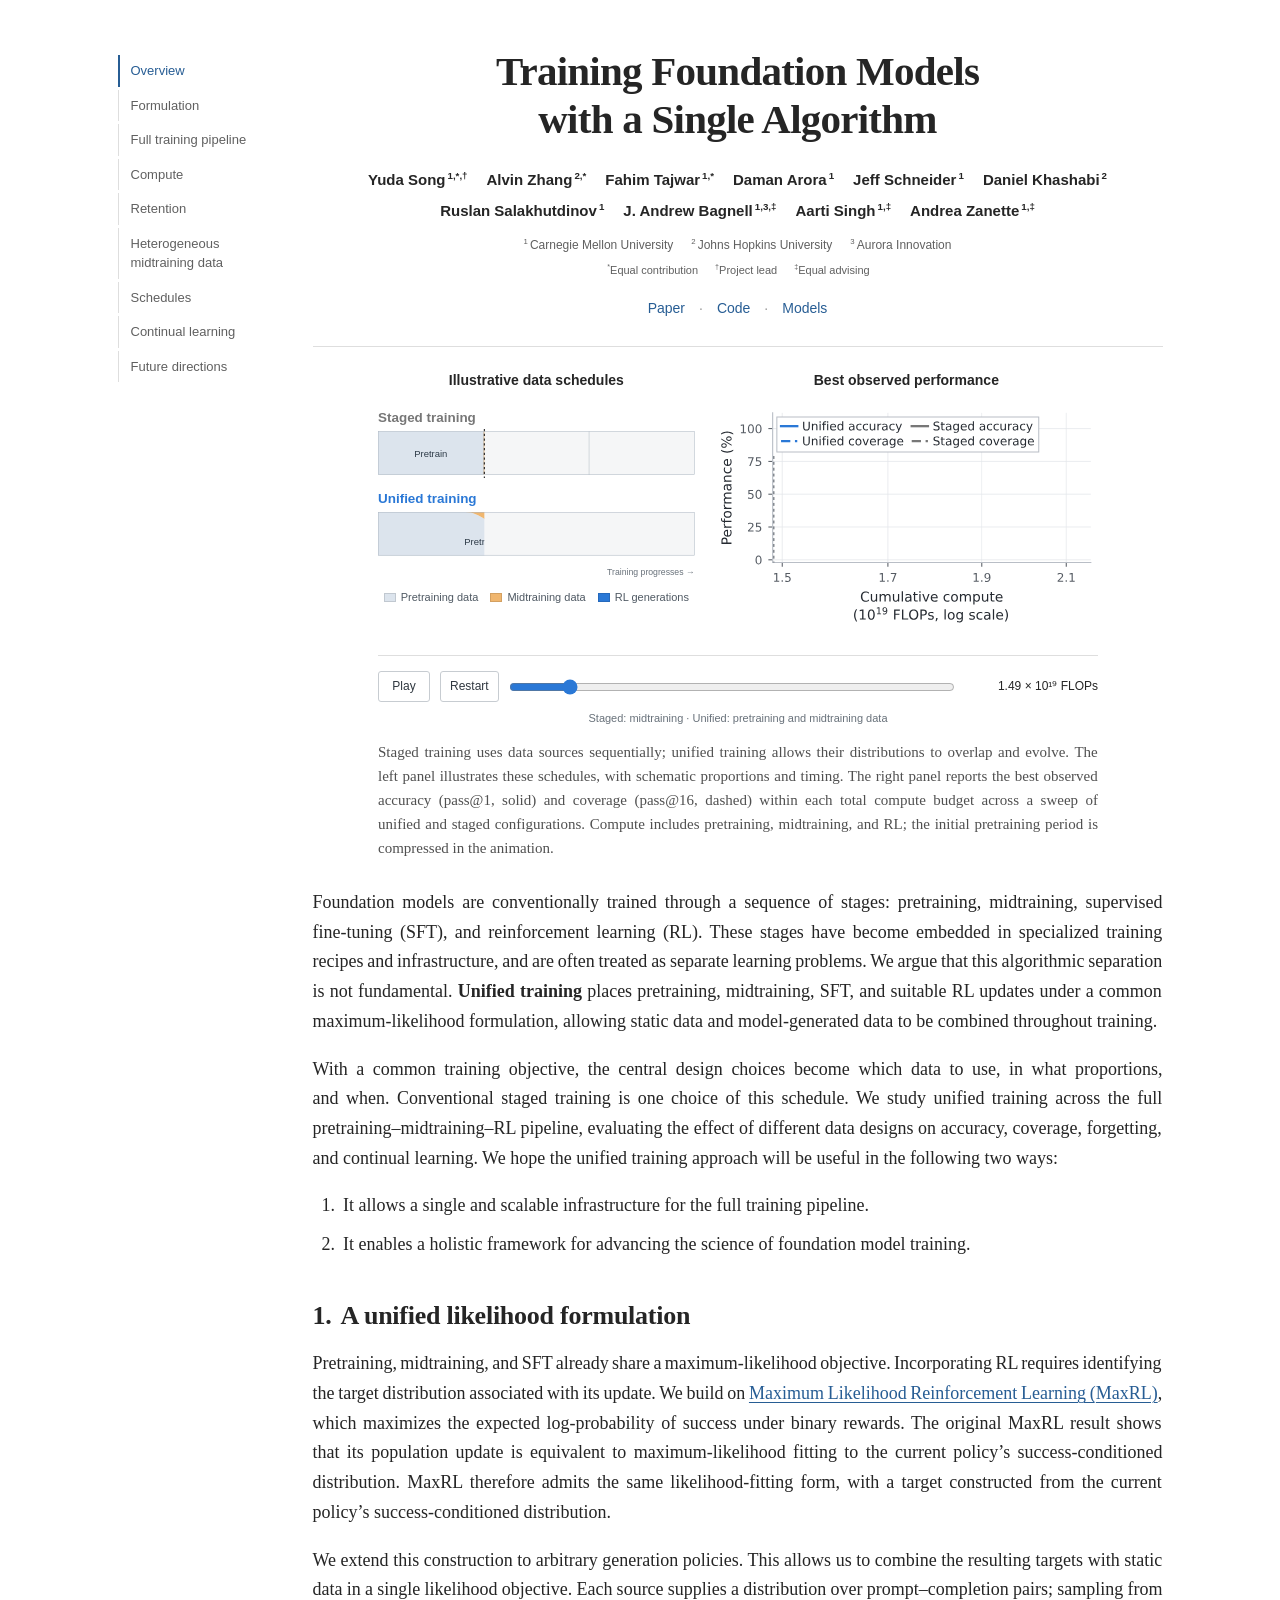
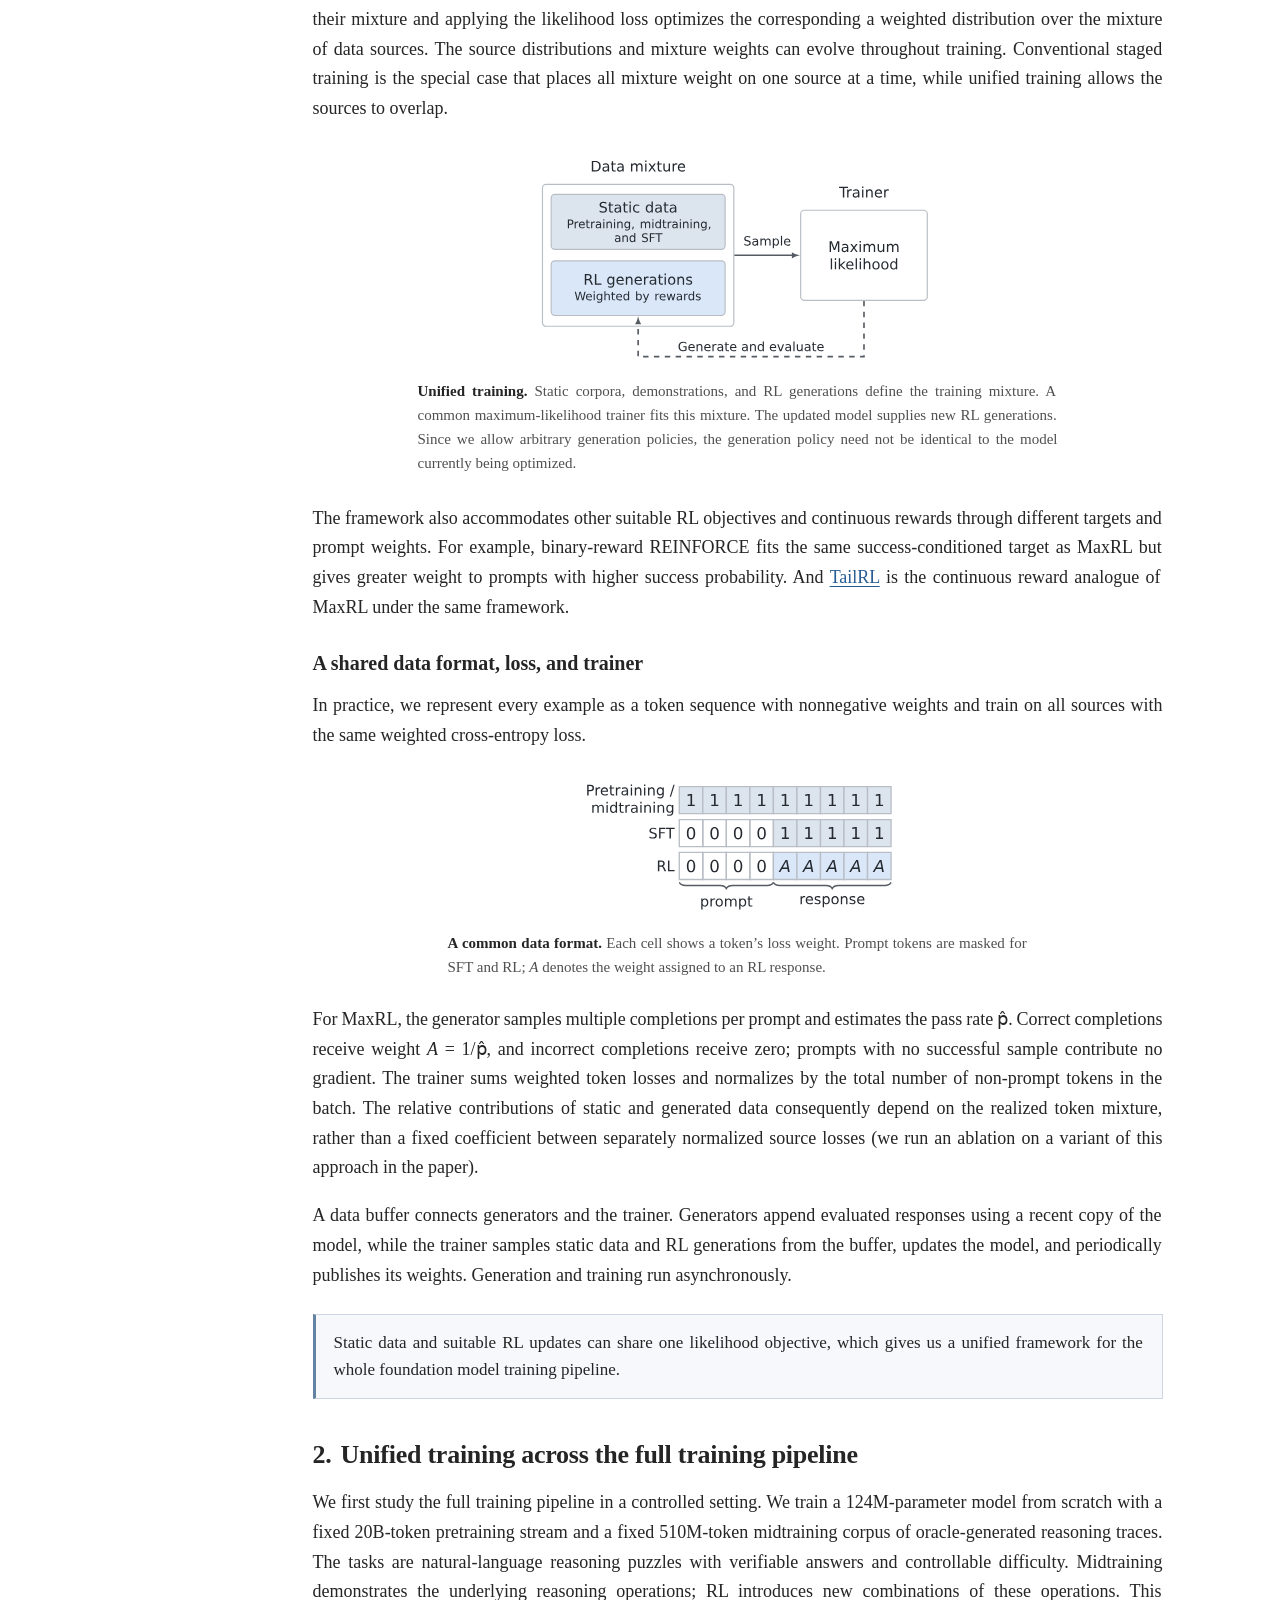
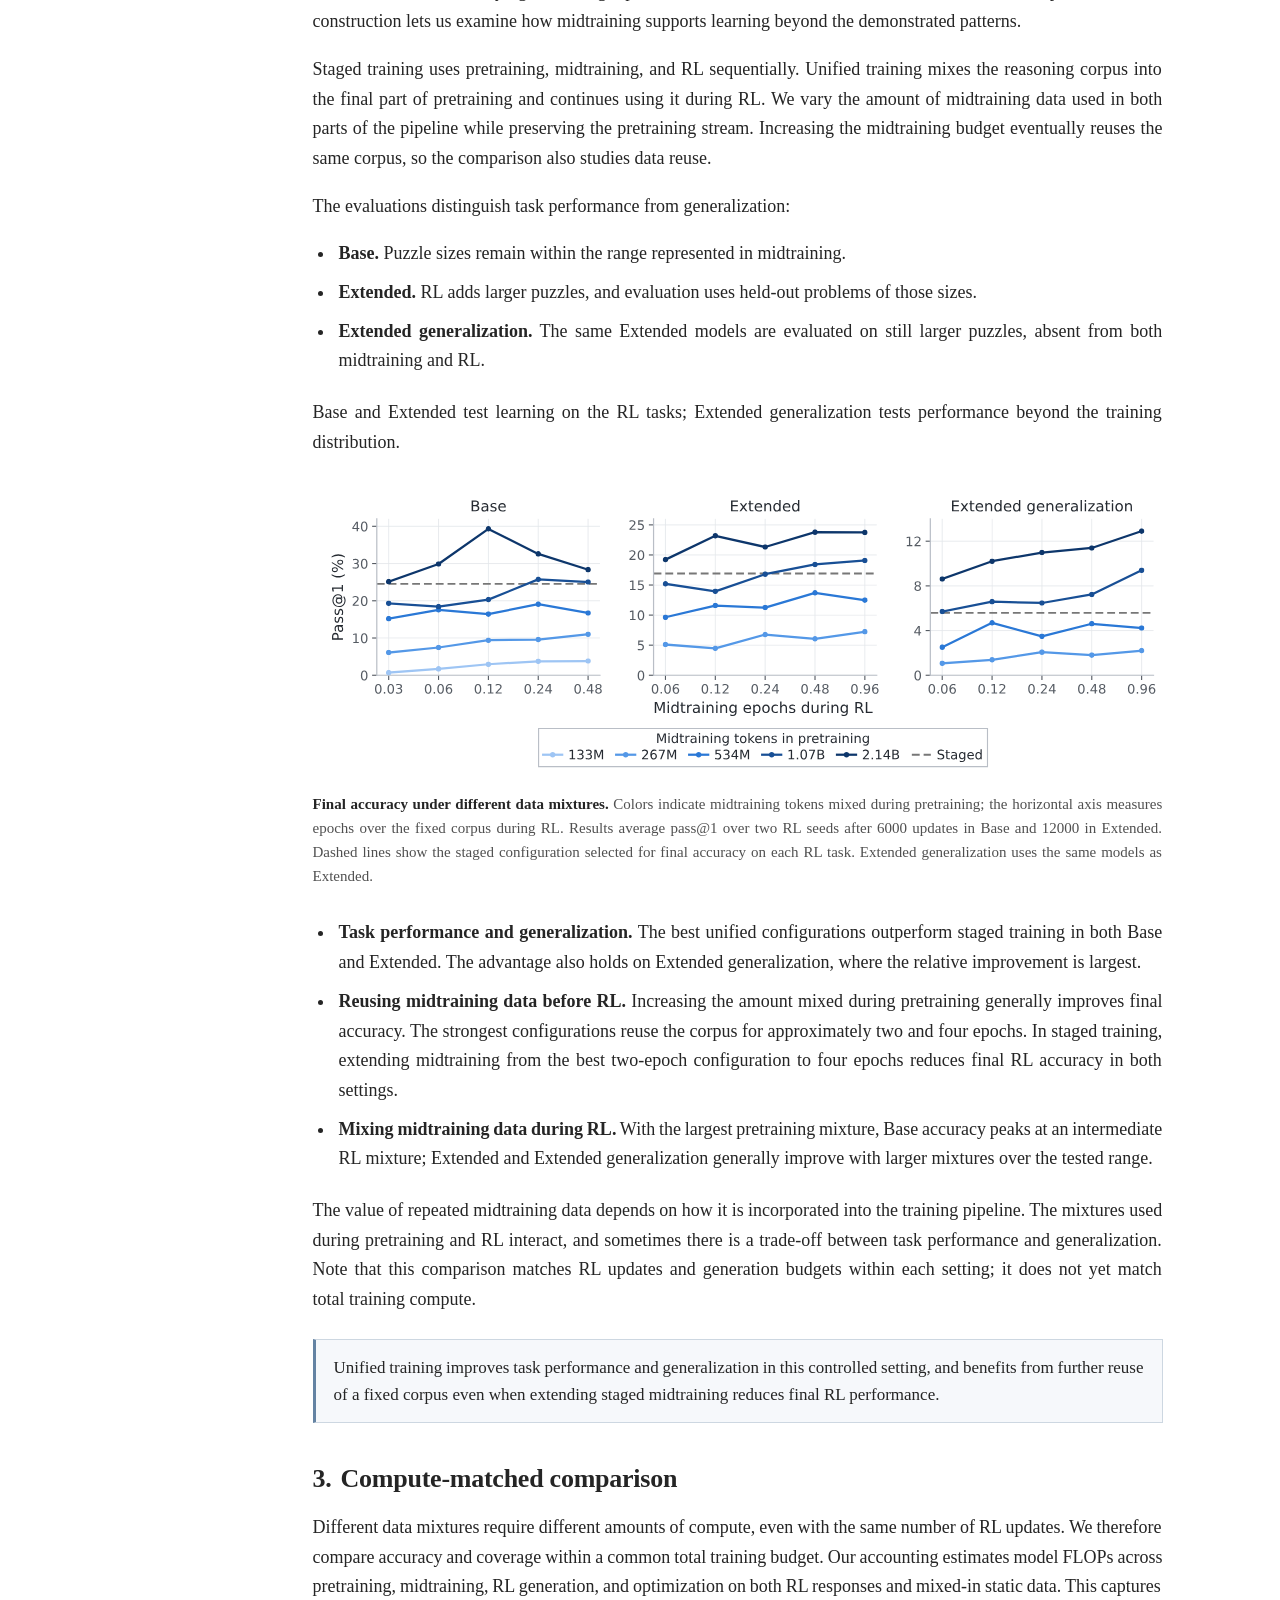
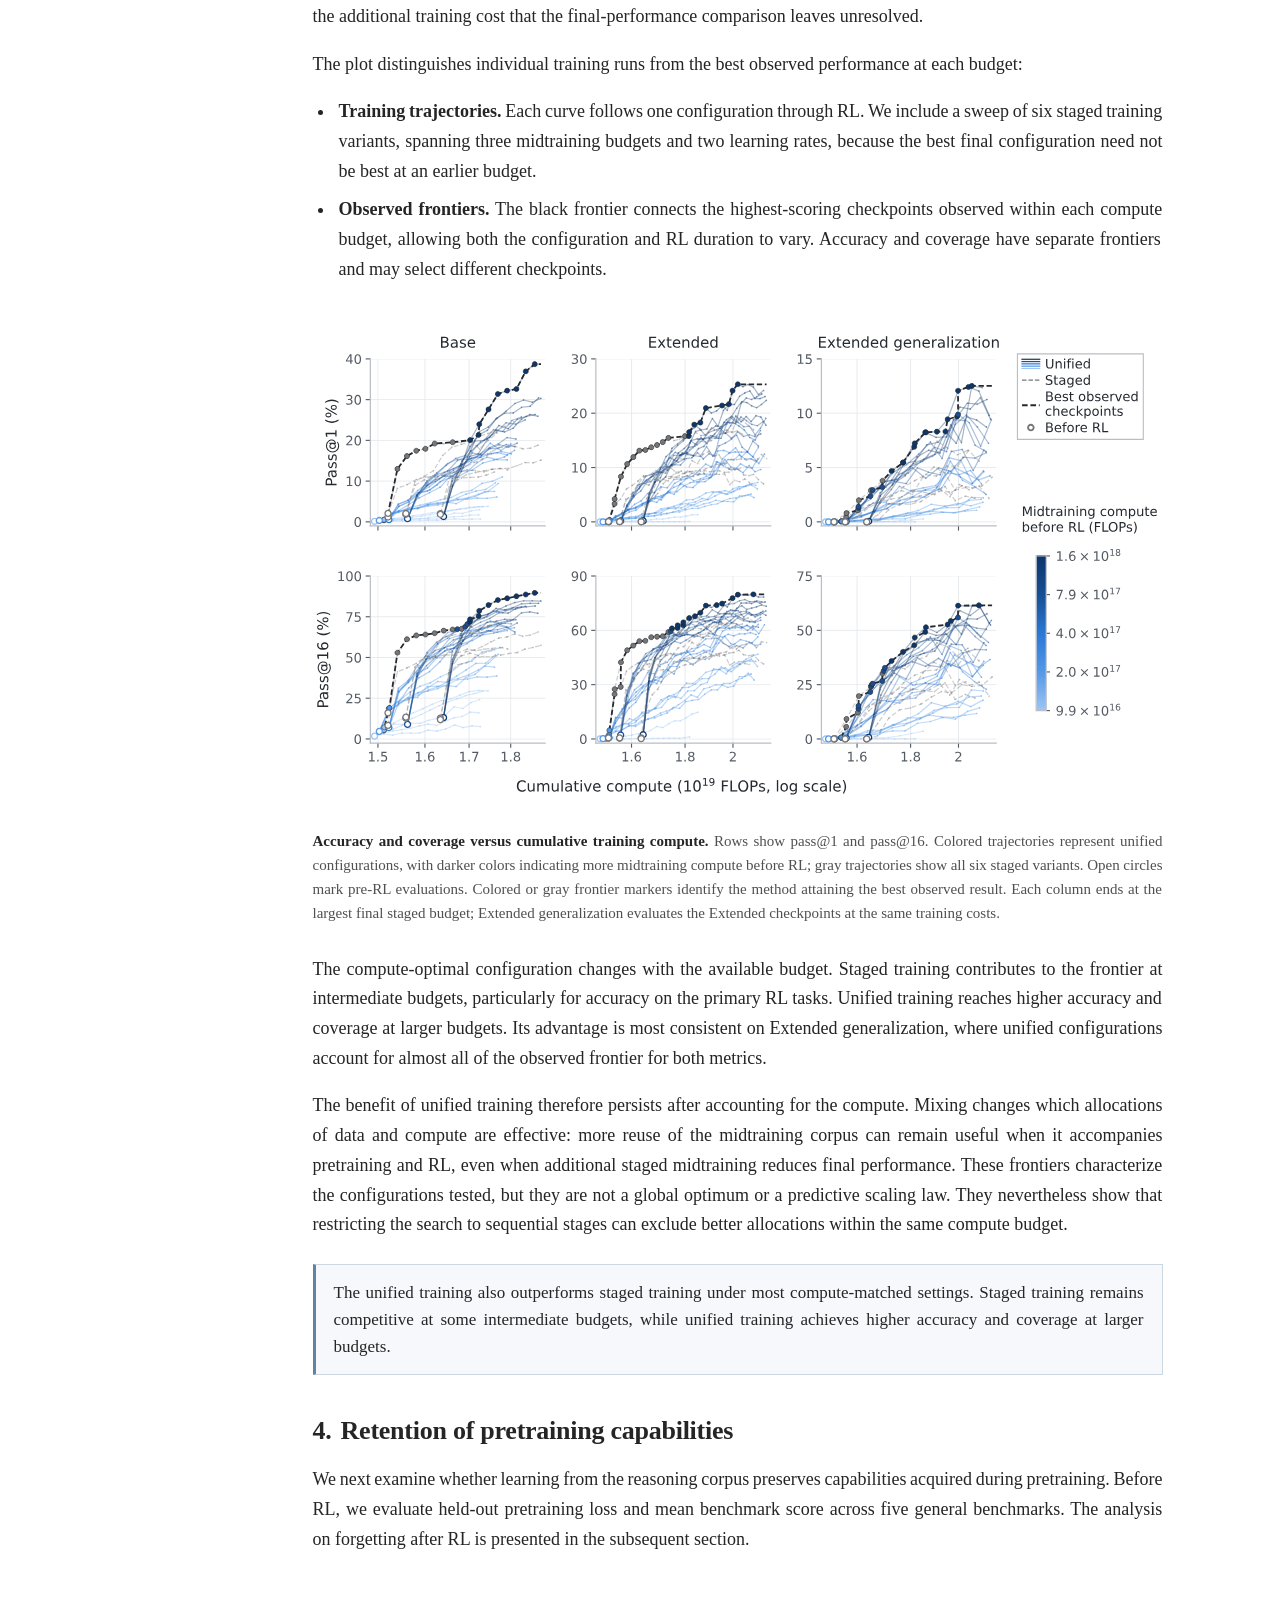
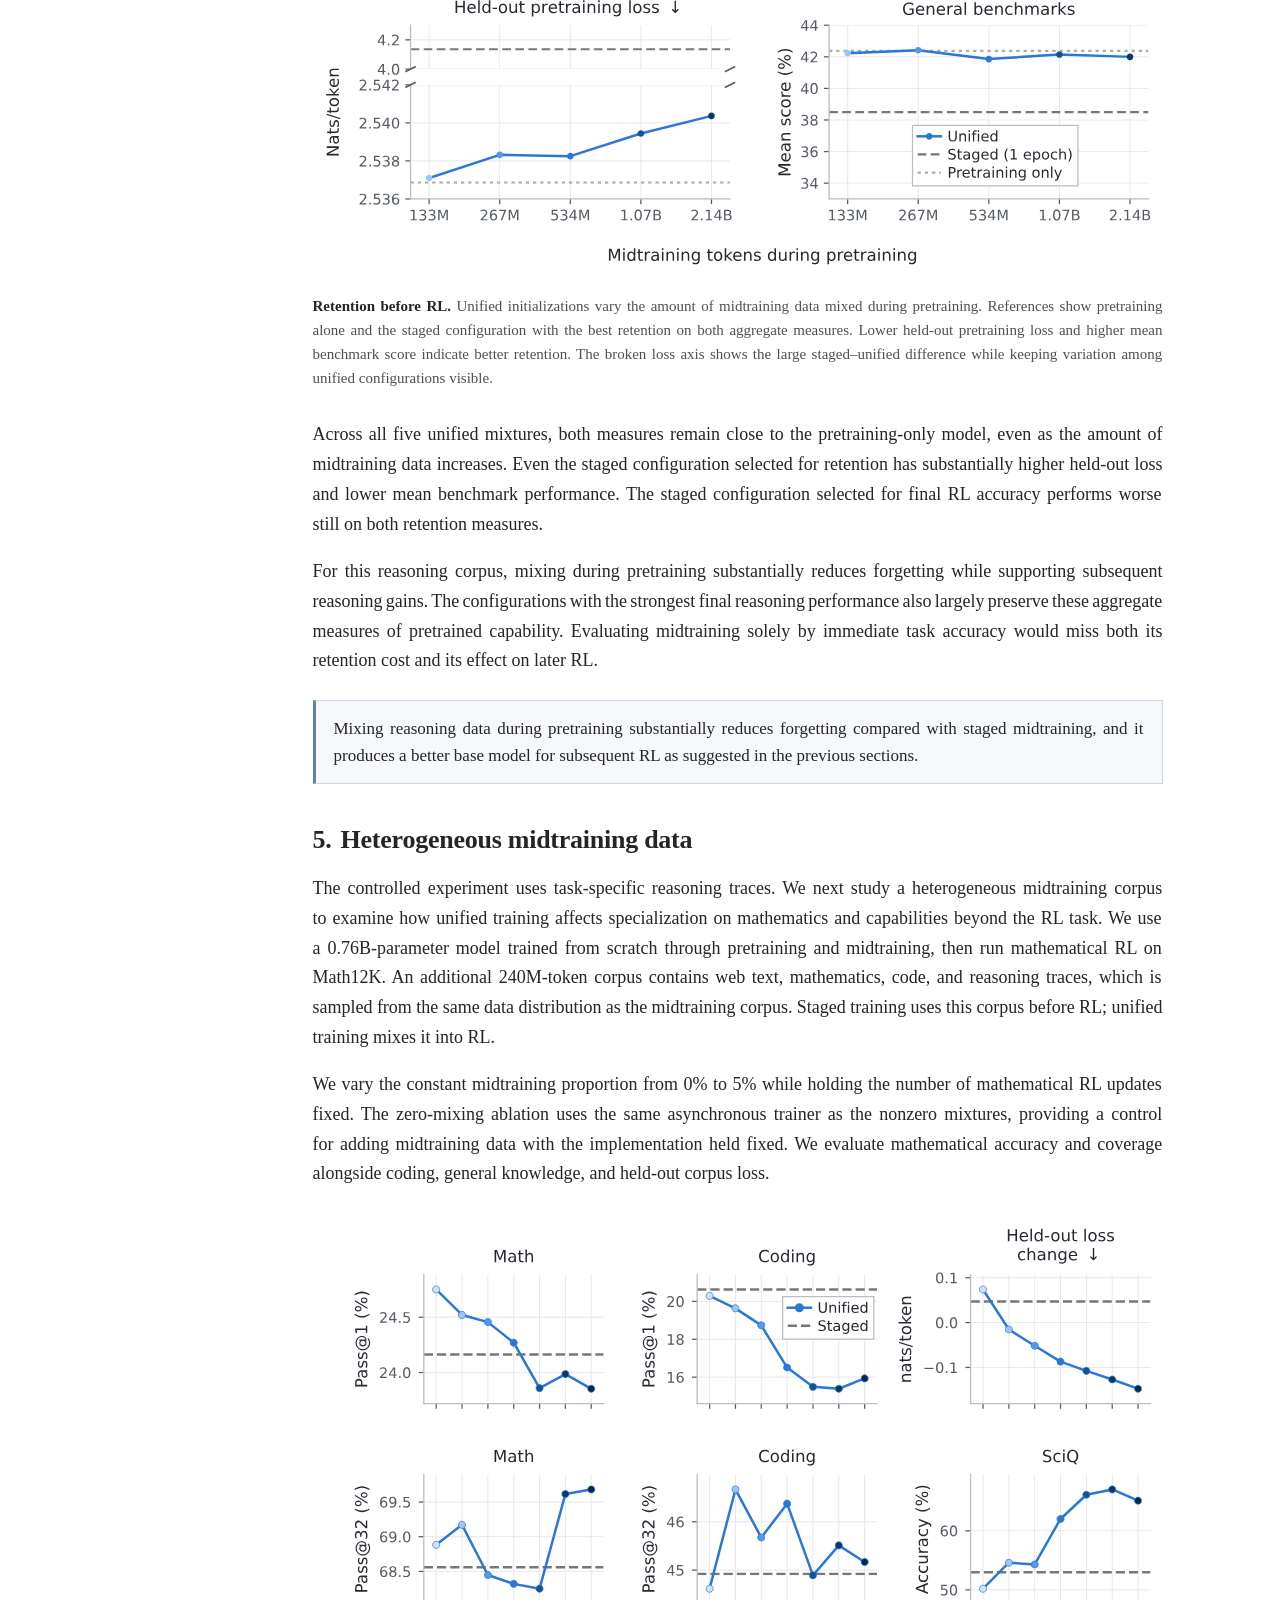
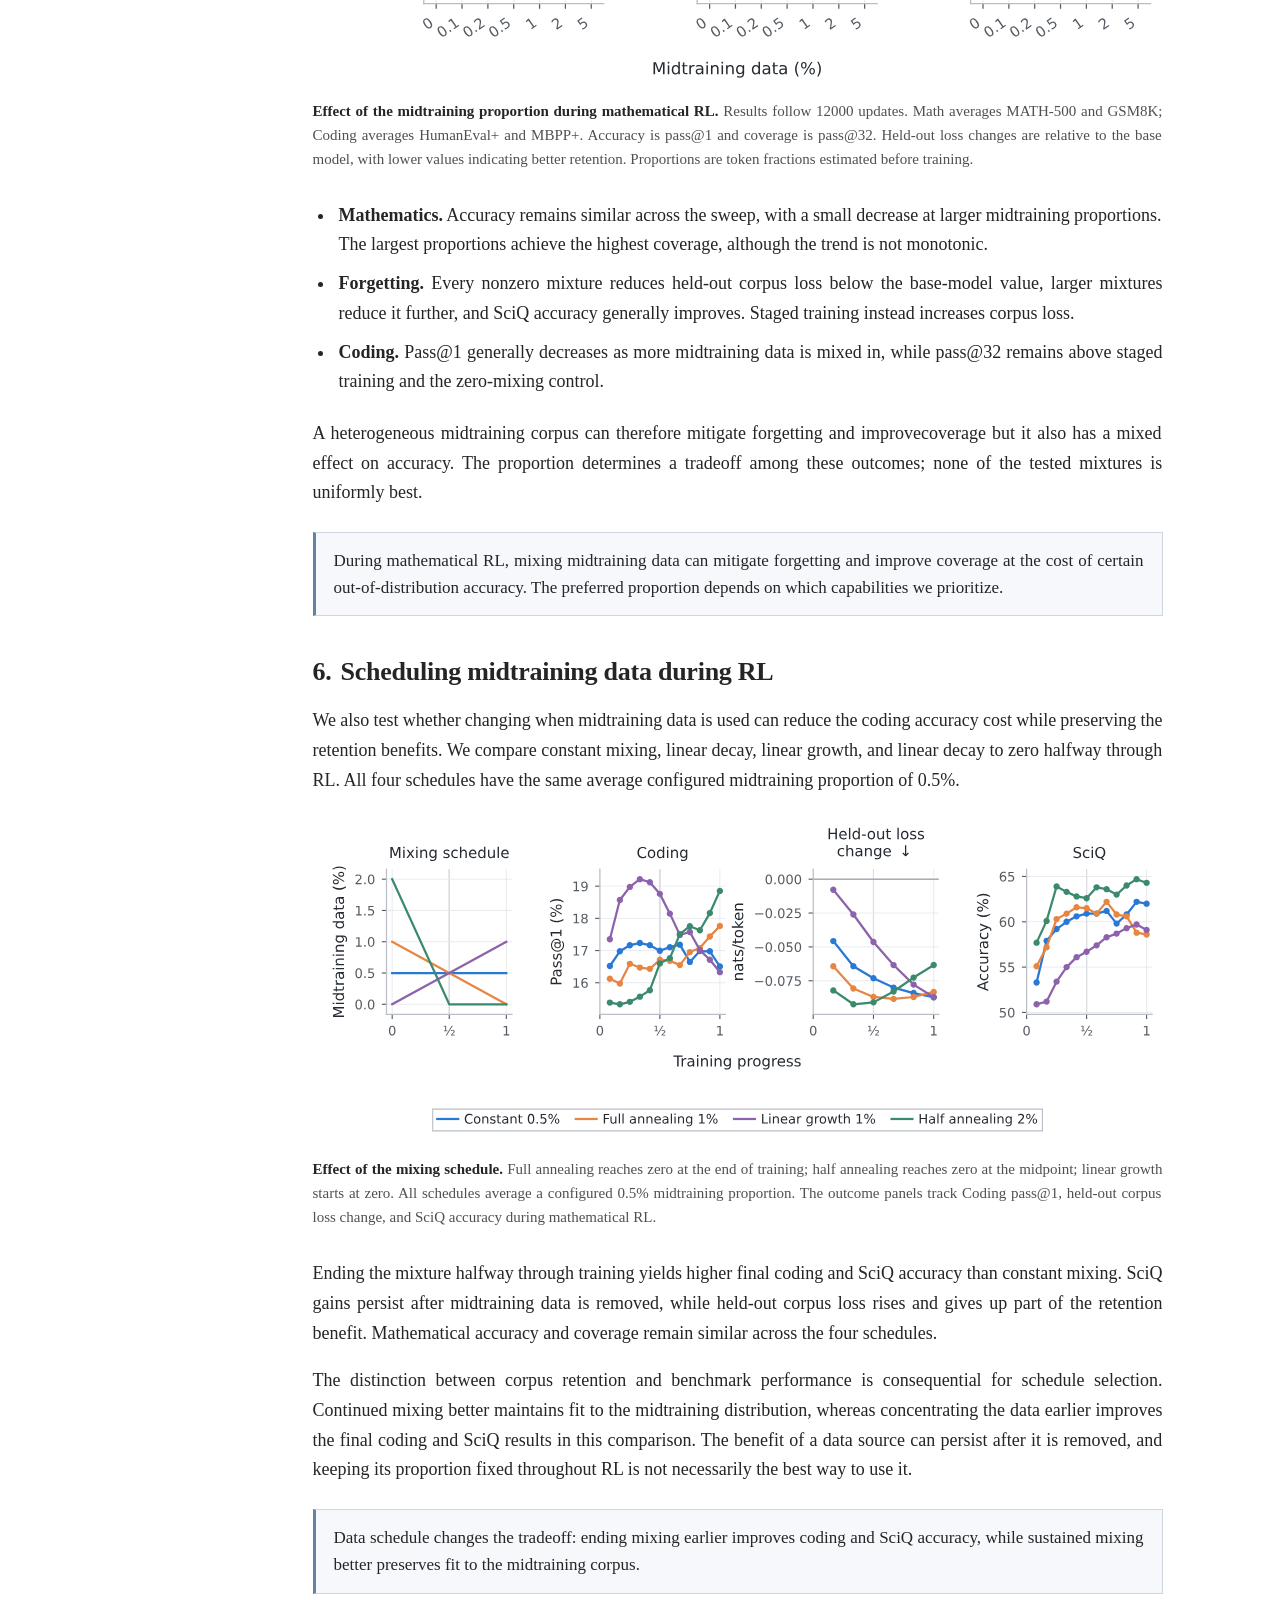
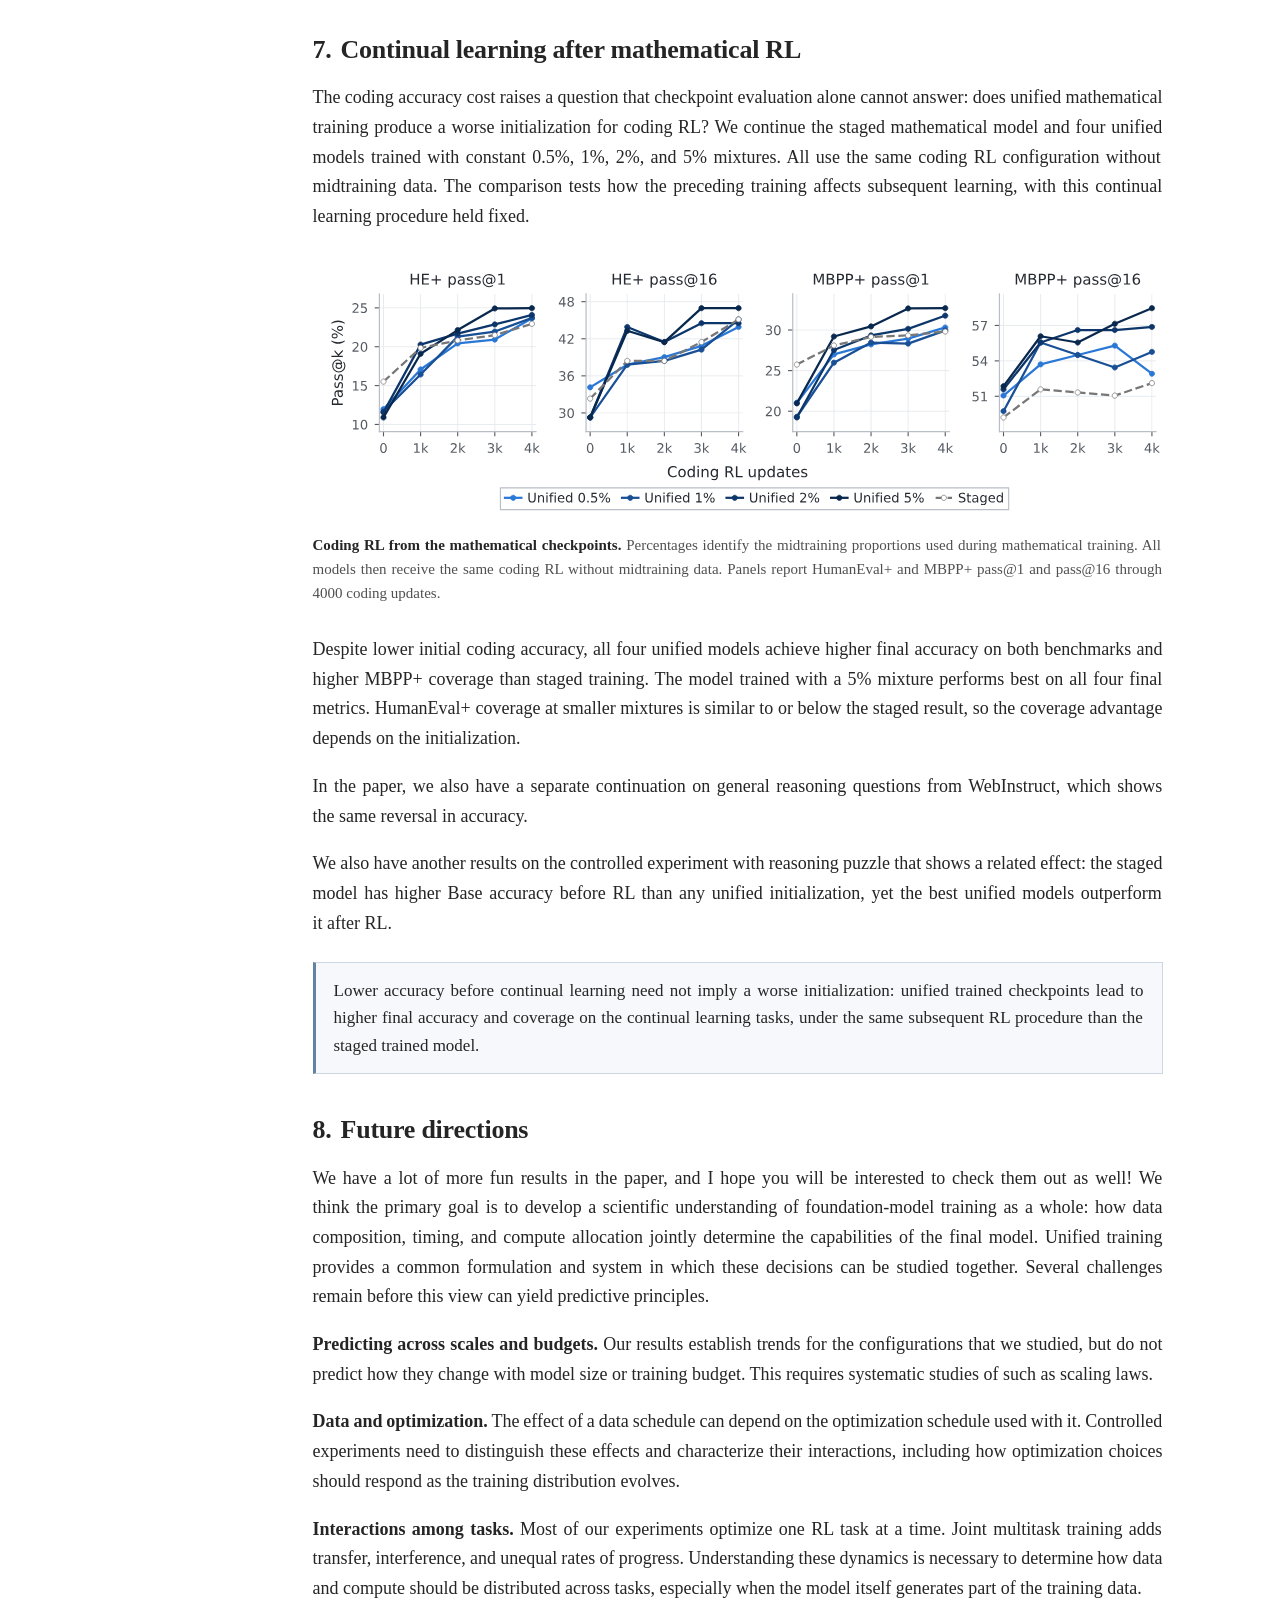
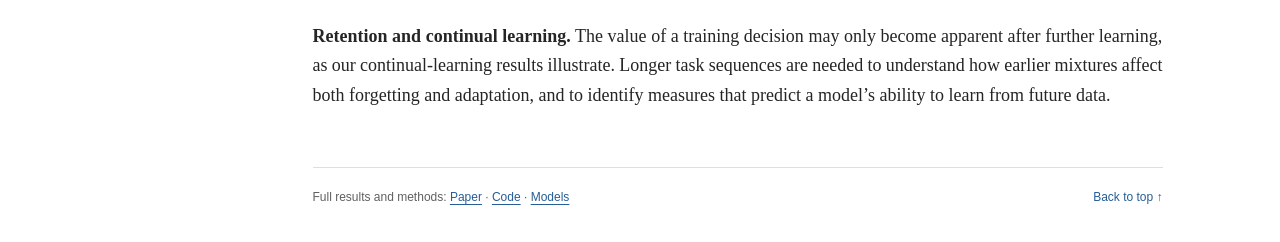
==== commit 3f71e79f: "Shorten the models resource label" ====
--- a/index.html
+++ b/index.html
@@ -71,7 +71,7 @@
           <span aria-hidden="true">·</span>
           <a href="https://github.com/yudasong/unified-training">Code</a>
           <span aria-hidden="true">·</span>
-          <a href="https://huggingface.co/sfanm/unified-training">Models on Hugging Face</a>
+          <a href="https://huggingface.co/sfanm/unified-training">Models</a>
         </nav>
       </header>
       <!-- #endregion -->
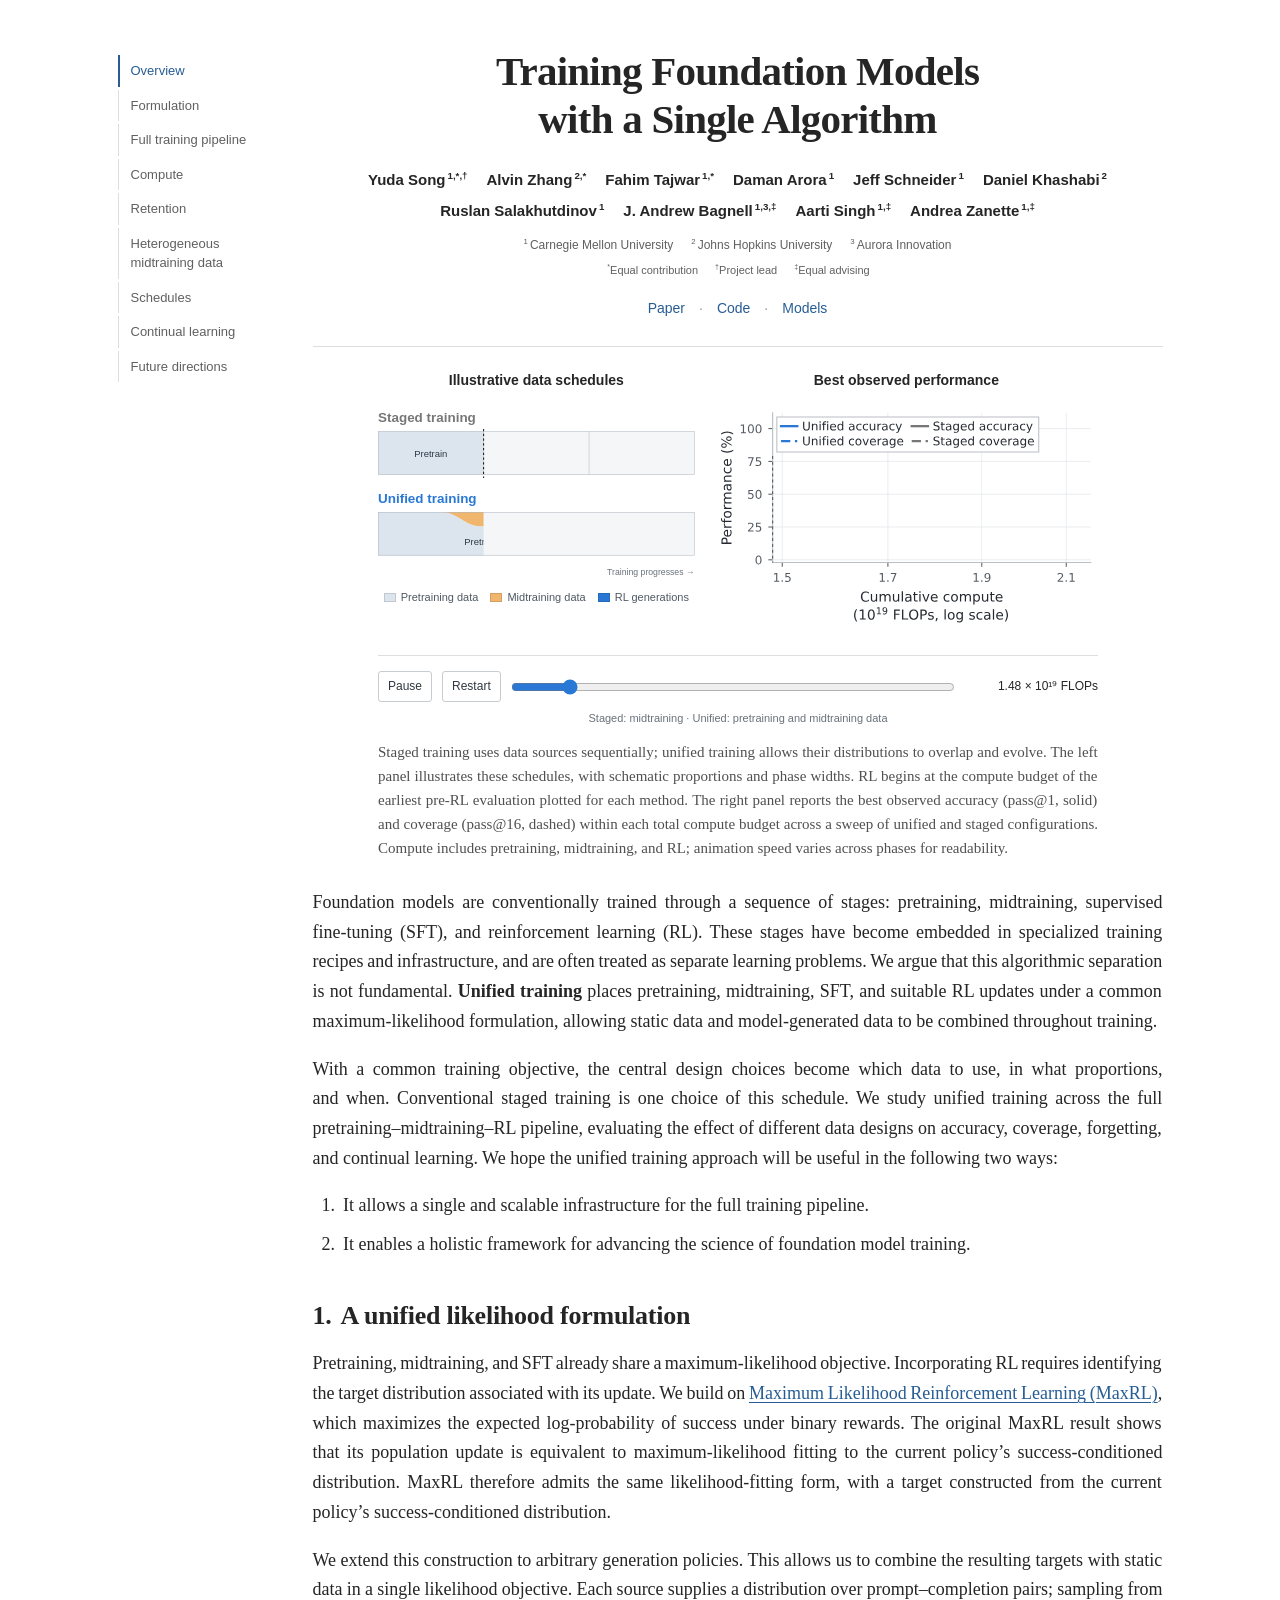
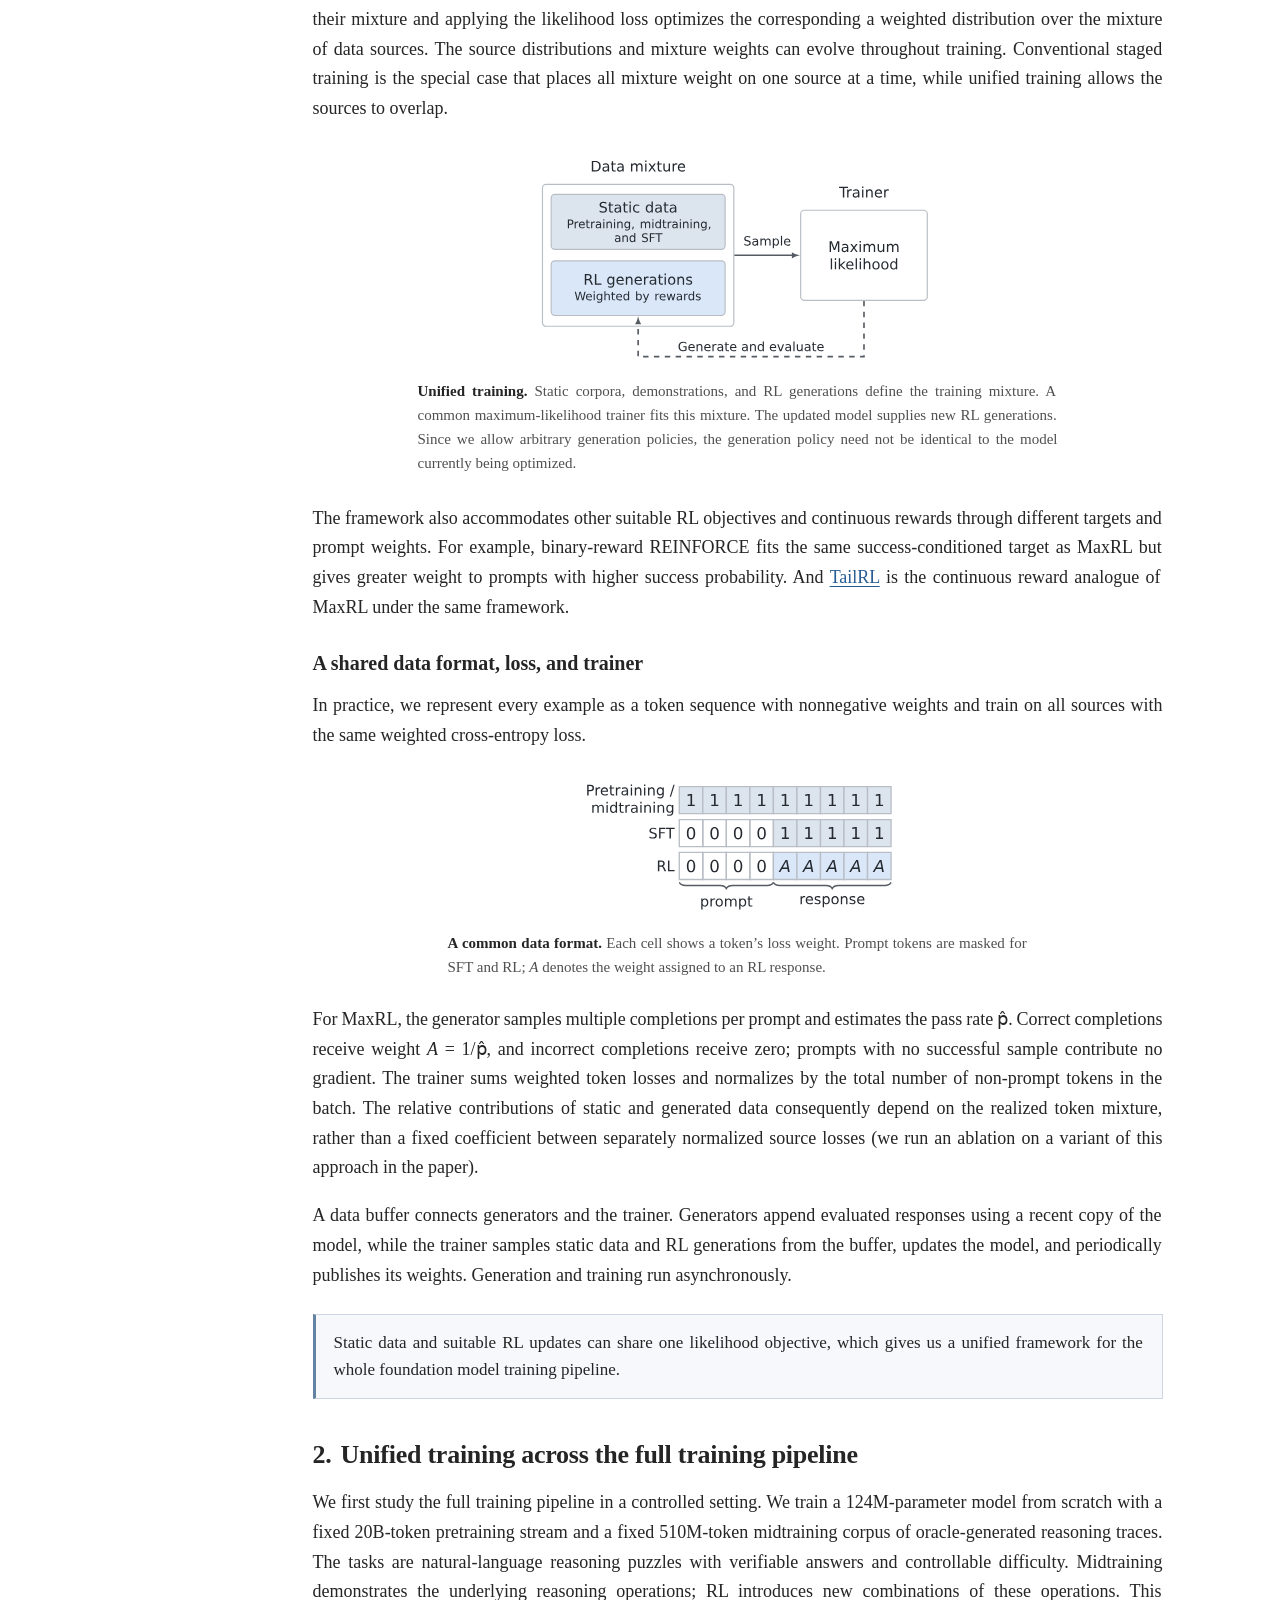
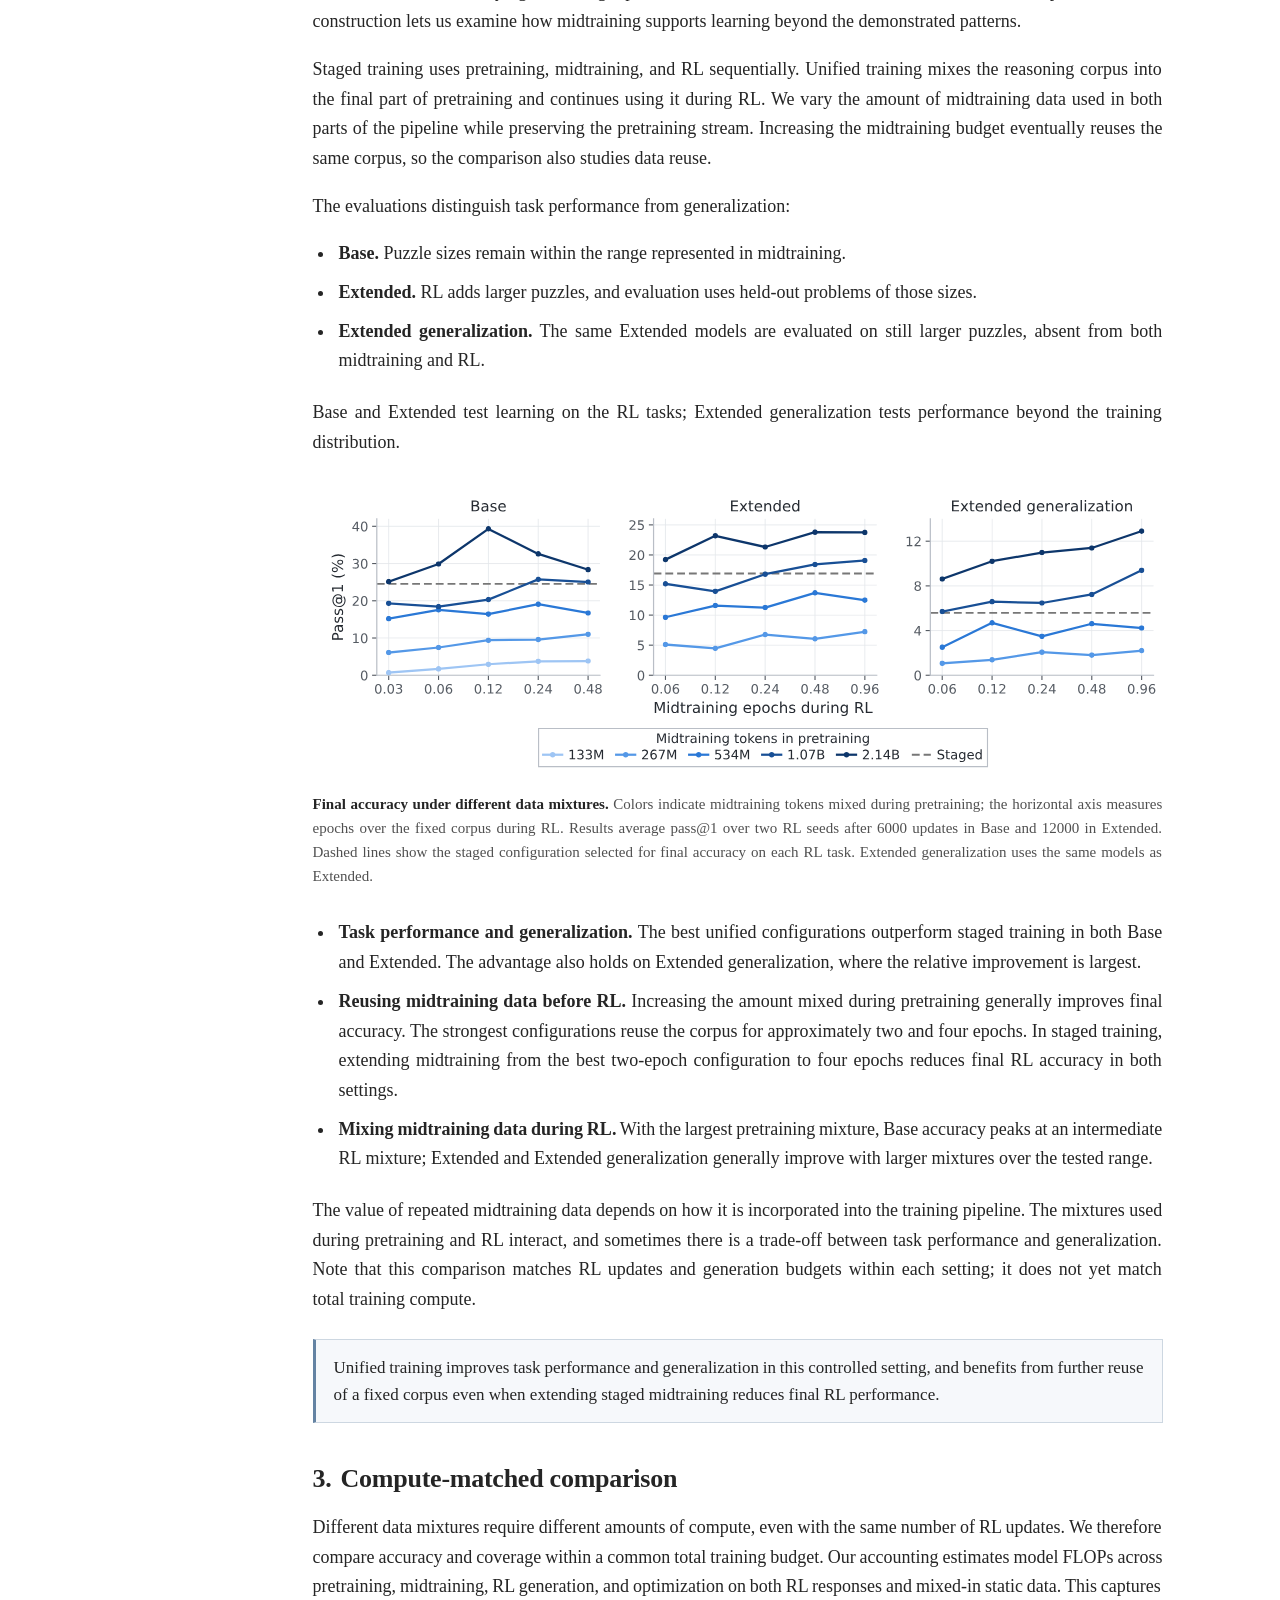
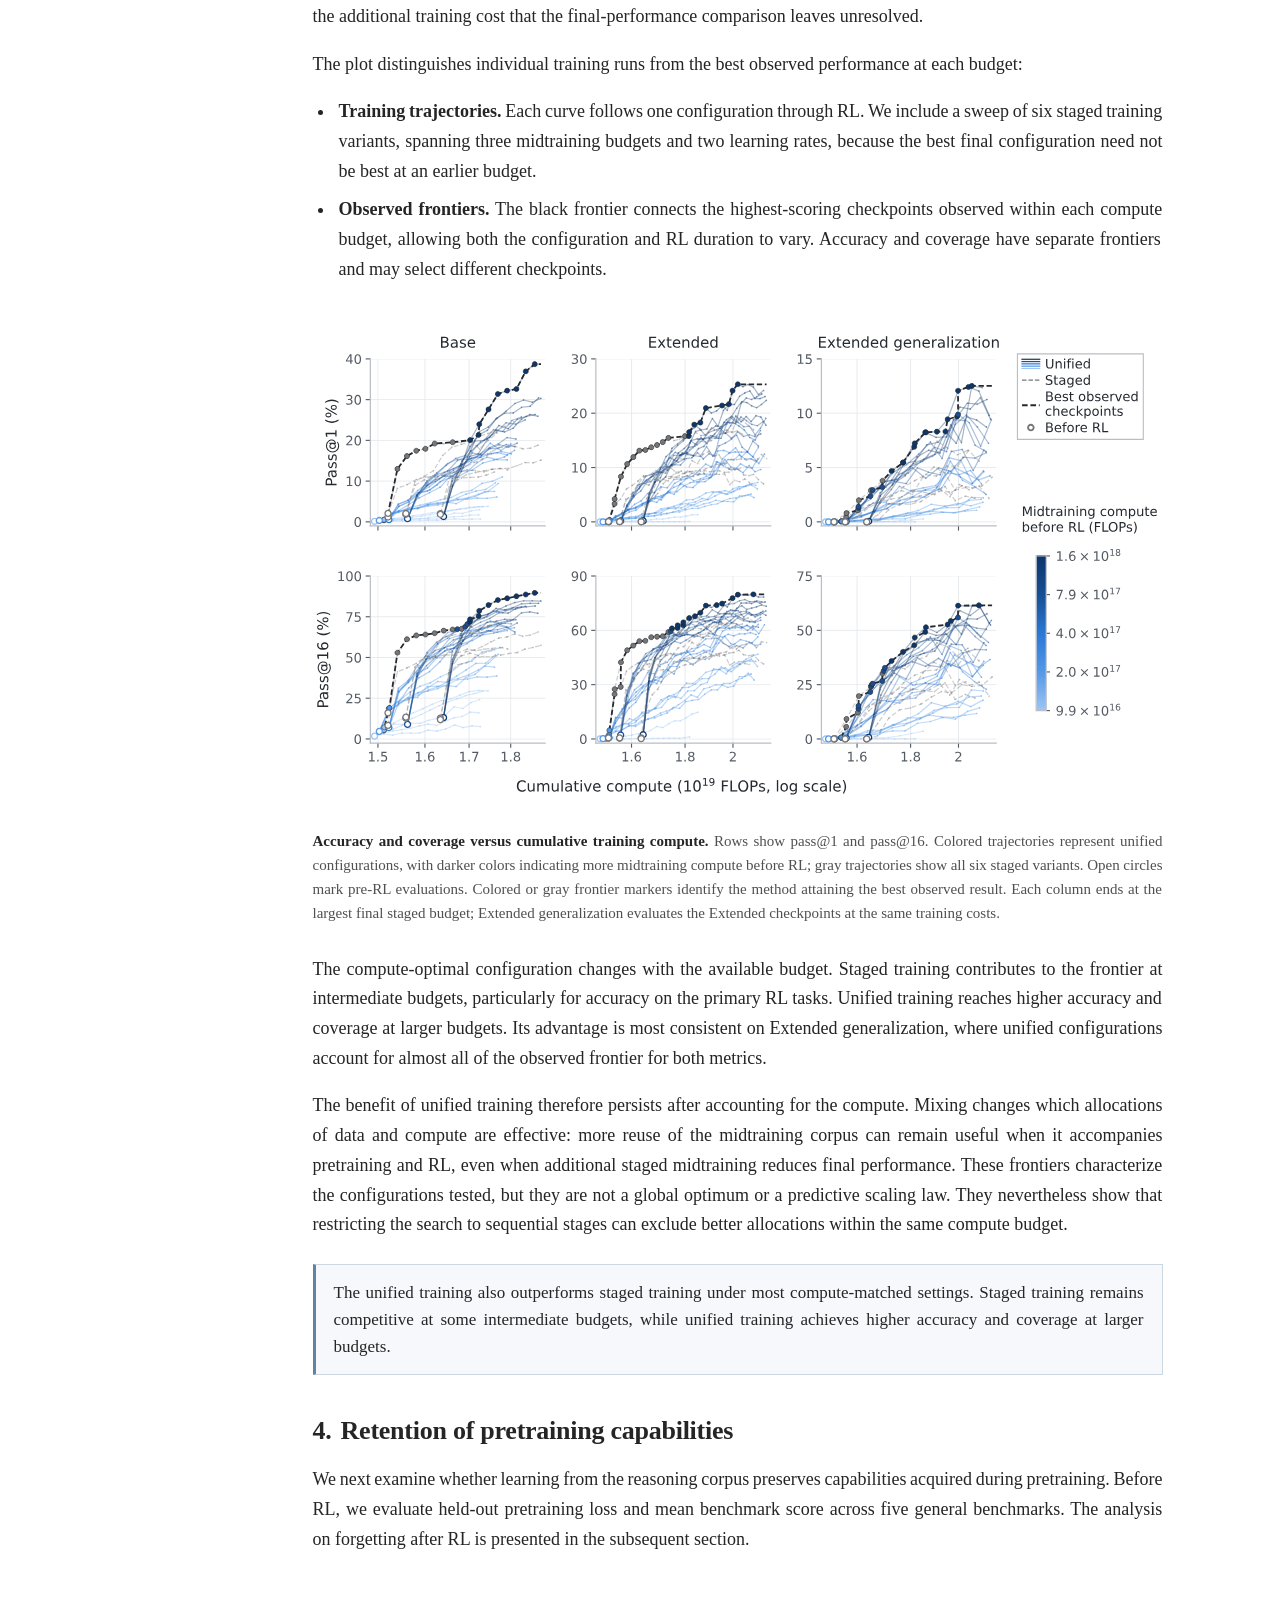
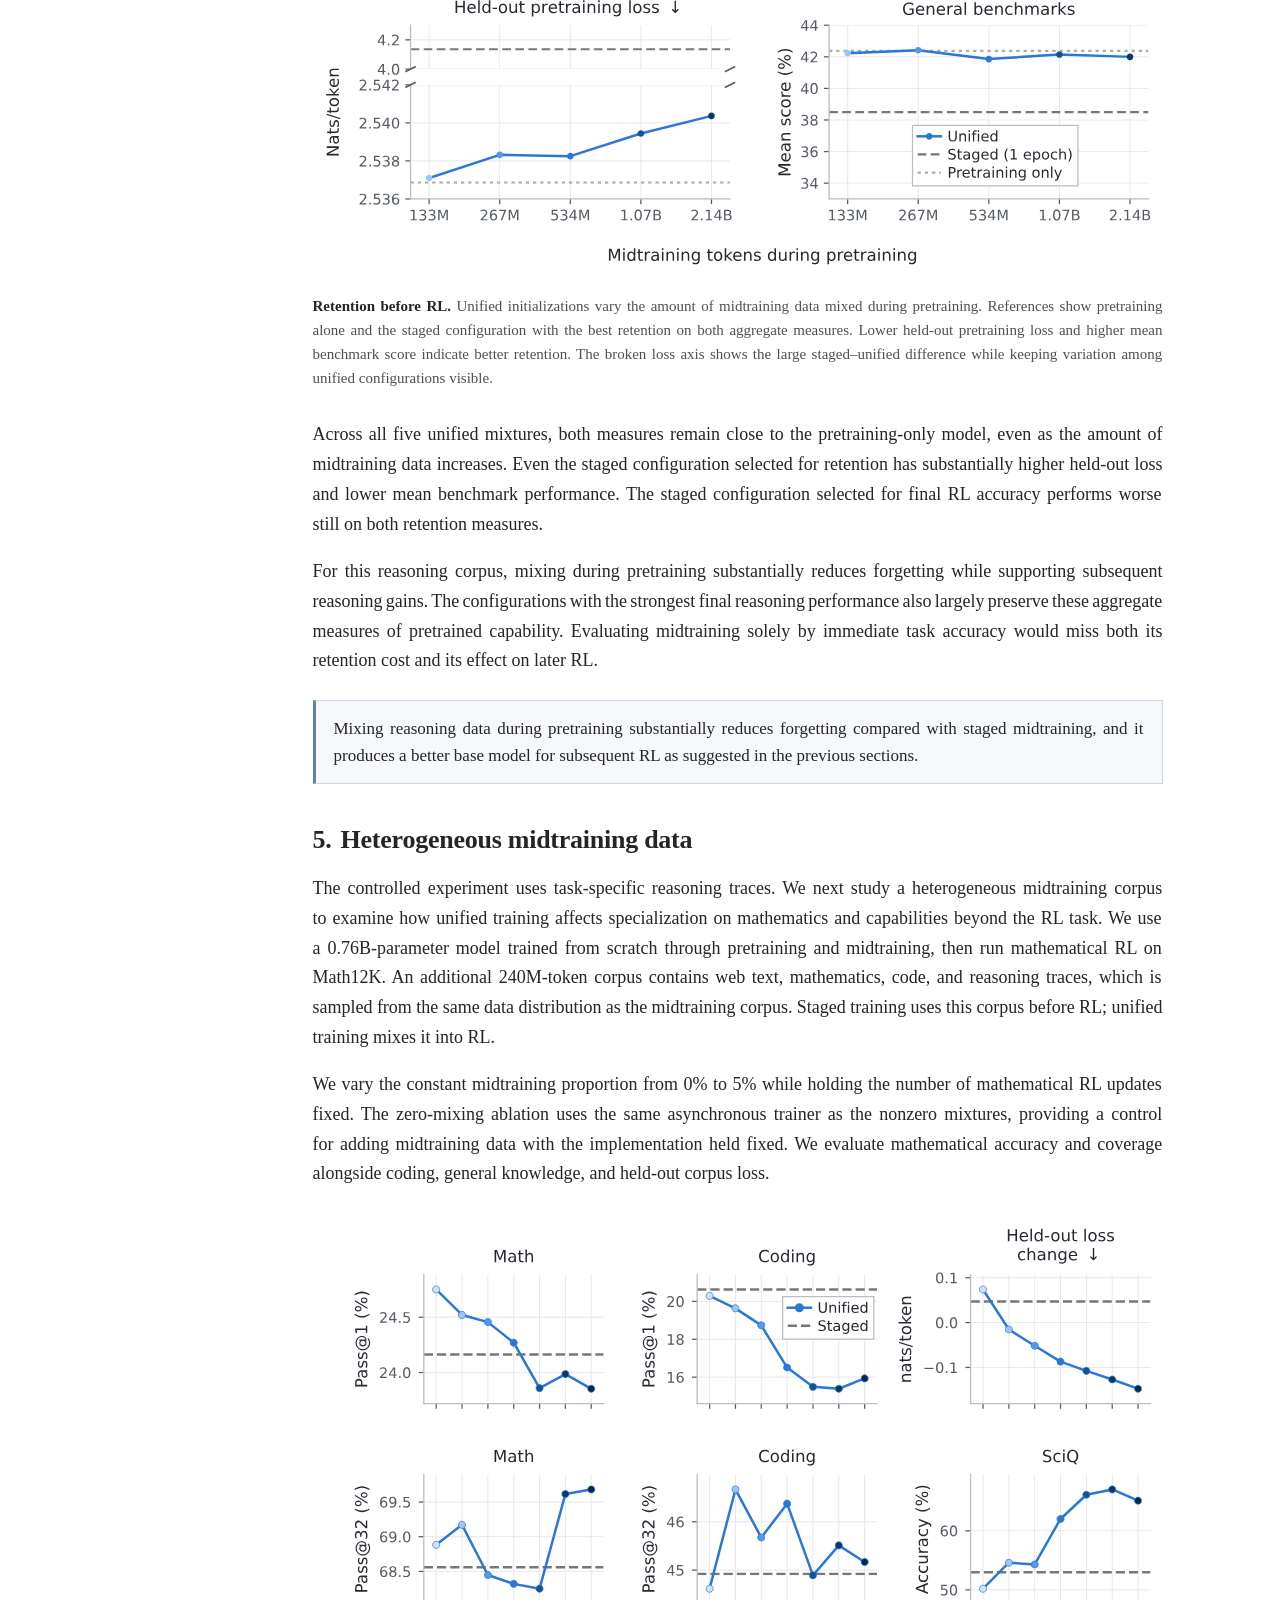
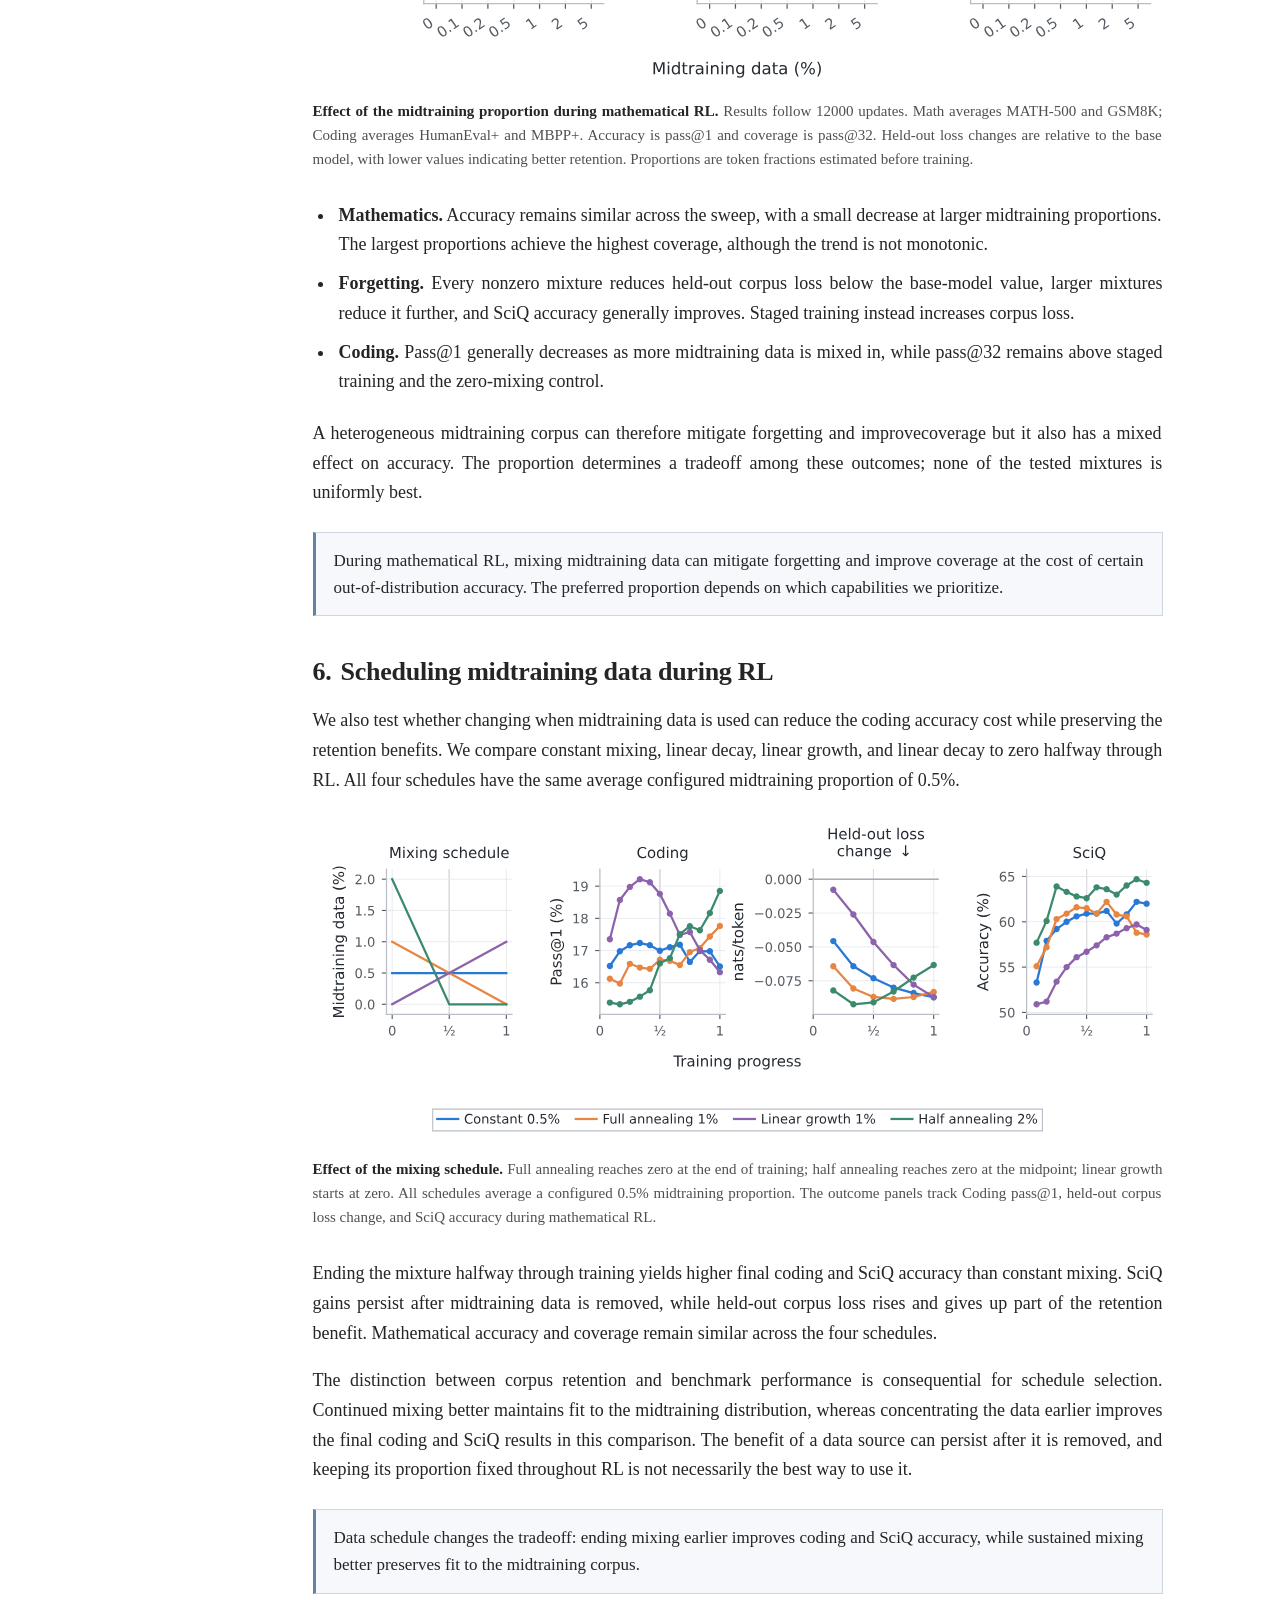
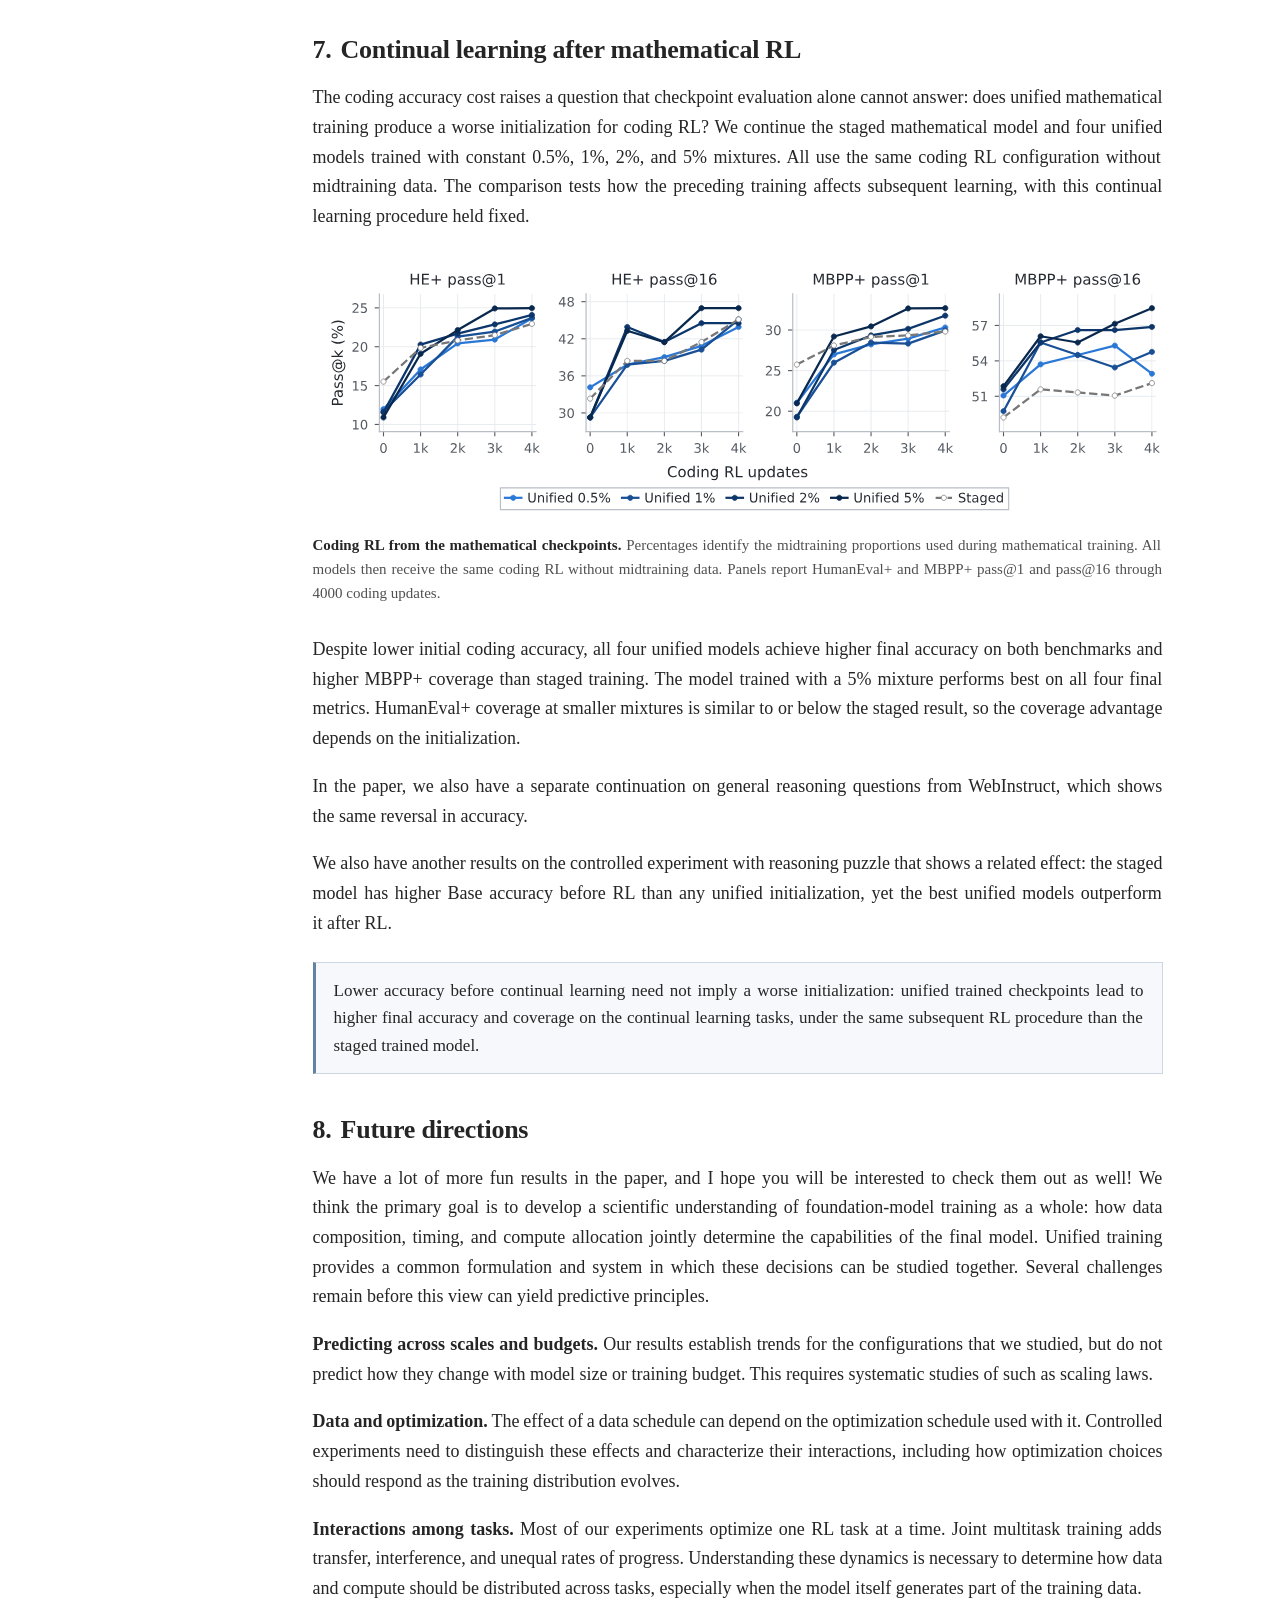
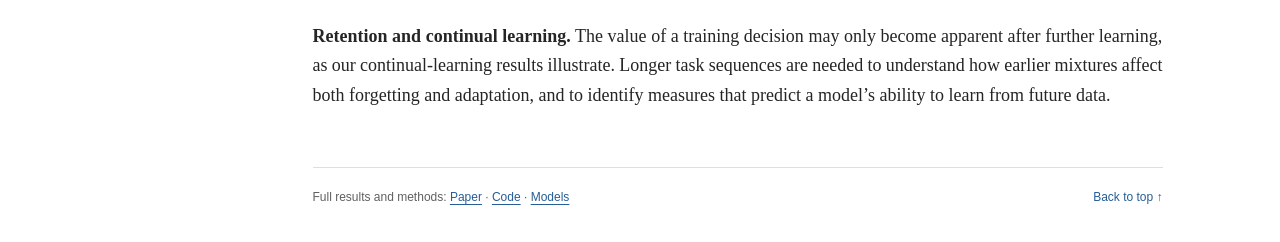
==== commit ae34c56b: "Align animation schedules with plotted compute" ====
--- a/index.html
+++ b/index.html
@@ -127,15 +127,15 @@
                     <rect x="133.333" y="32" width="133.334" height="55" class="data-midtraining"/>
                     <rect x="266.667" y="32" width="133.333" height="55" class="data-rl"/>
                     <path
-                      d="M0 134 H110 C130 134 140 152 160 152 H245 C265 152 275 189 295 189 H0 Z"
+                      d="M0 134 H80 C100 134 110 152 130 152 H235 C255 152 265 189 285 189 H0 Z"
                       class="data-pretraining"
                     />
                     <path
-                      d="M110 134 H400 V147 H295 C275 147 265 152 245 152 H160 C140 152 130 134 110 134 Z"
+                      d="M80 134 H400 V147 H285 C265 147 255 152 235 152 H130 C110 152 100 134 80 134 Z"
                       class="data-midtraining"
                     />
                     <path
-                      d="M245 152 C265 152 275 147 295 147 H400 V189 H295 C275 189 265 152 245 152 Z"
+                      d="M235 152 C255 152 265 147 285 147 H400 V189 H285 C265 189 255 152 235 152 Z"
                       class="data-rl"
                     />
                     <g class="training-band-labels" aria-hidden="true">
@@ -204,11 +204,11 @@
             <figcaption id="training-animation-caption">
               Staged training uses data sources sequentially; unified training allows their distributions to overlap and
               evolve.
-              The left panel illustrates these schedules, with schematic proportions and timing.
+              The left panel illustrates these schedules, with schematic proportions and phase widths.
+              RL begins at the compute budget of the earliest pre-RL evaluation plotted for each method.
               The right panel reports the best observed accuracy (pass@1, solid) and coverage (pass@16, dashed) within
               each total compute budget across a sweep of unified and staged configurations.
-              Compute includes pretraining, midtraining, and RL; the initial pretraining period is compressed in the
-              animation.
+              Compute includes pretraining, midtraining, and RL; animation speed varies across phases for readability.
             </figcaption>
           </figure>
         </div>
@@ -774,7 +774,7 @@
     <script src="assets/vendor/tex-linebreak/hyphens_en-us.js" defer></script>
     <script src="typography.js?v=20261029-full-article" defer></script>
     <script src="site.js" defer></script>
-    <script src="teaser-animation.js?v=20261028b" defer></script>
+    <script src="teaser-animation.js?v=20261029-onset2" defer></script>
     <!-- #endregion -->
   </body>
 </html>
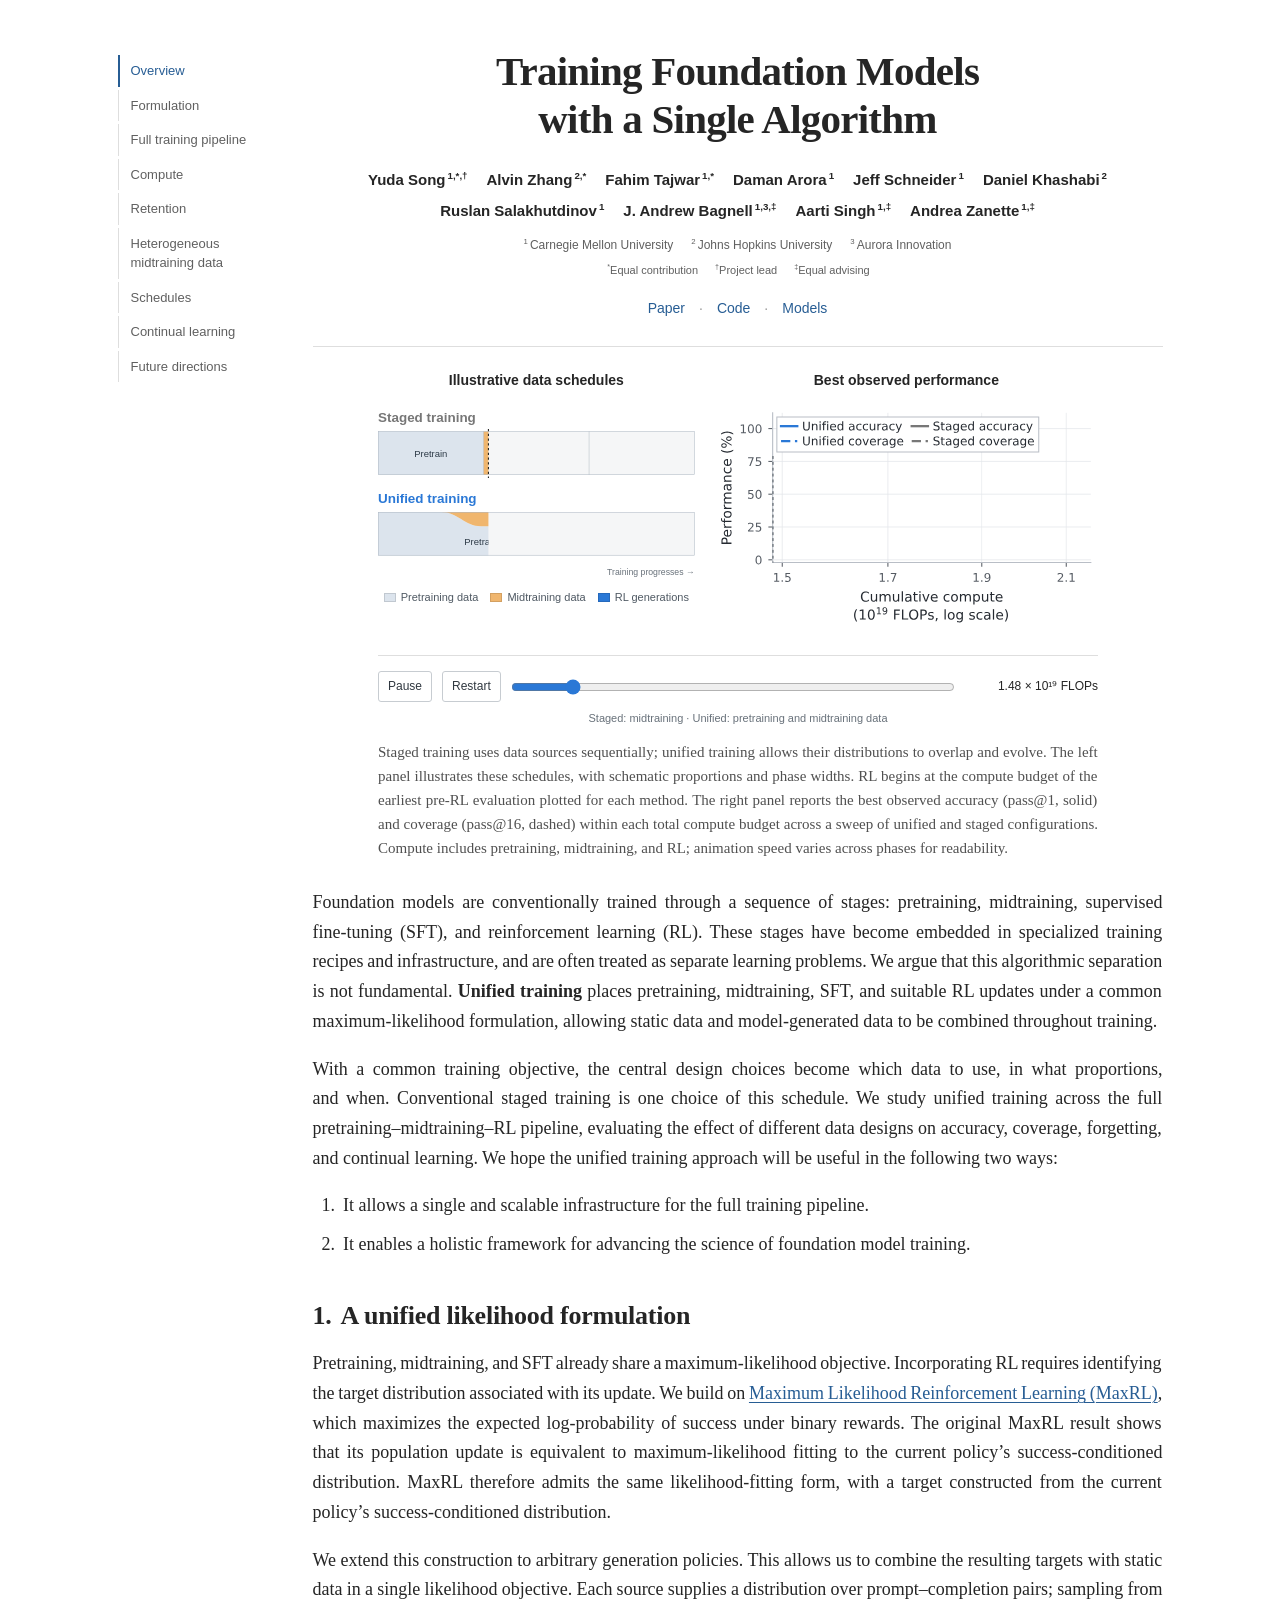
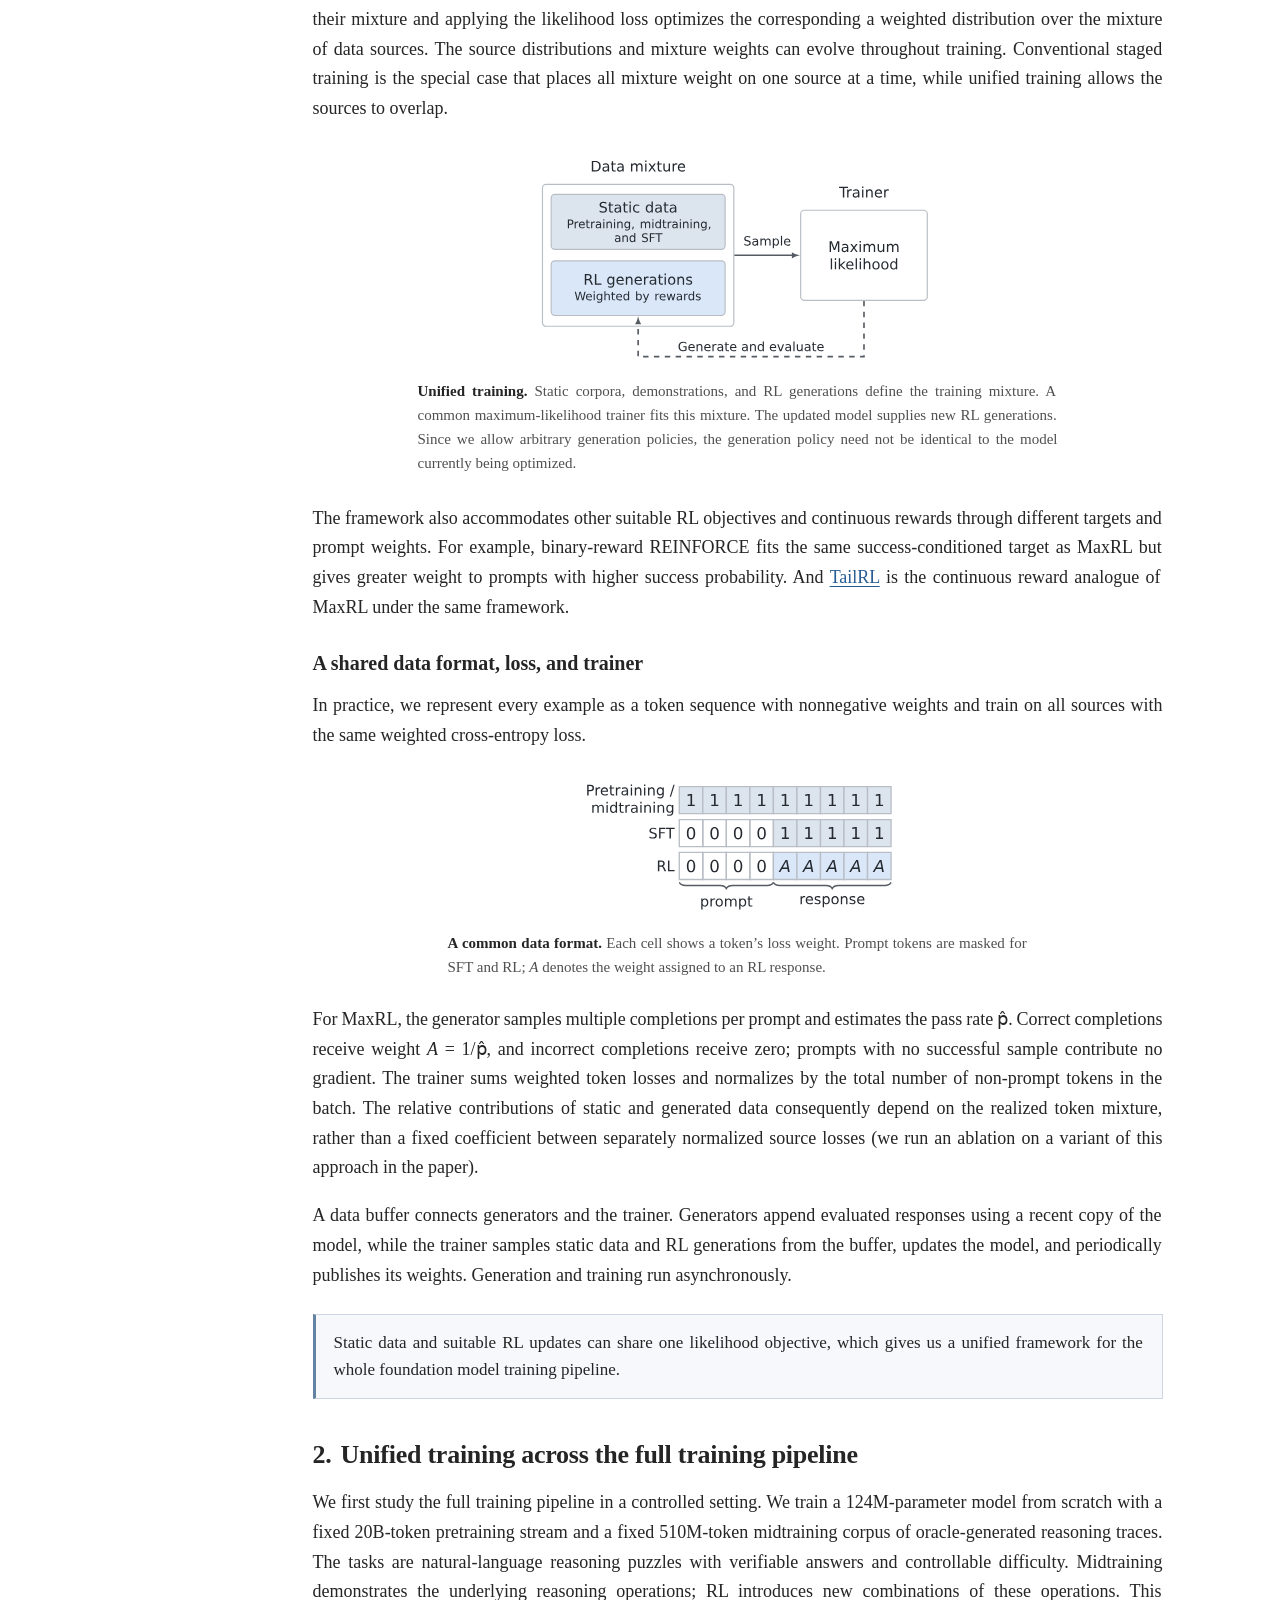
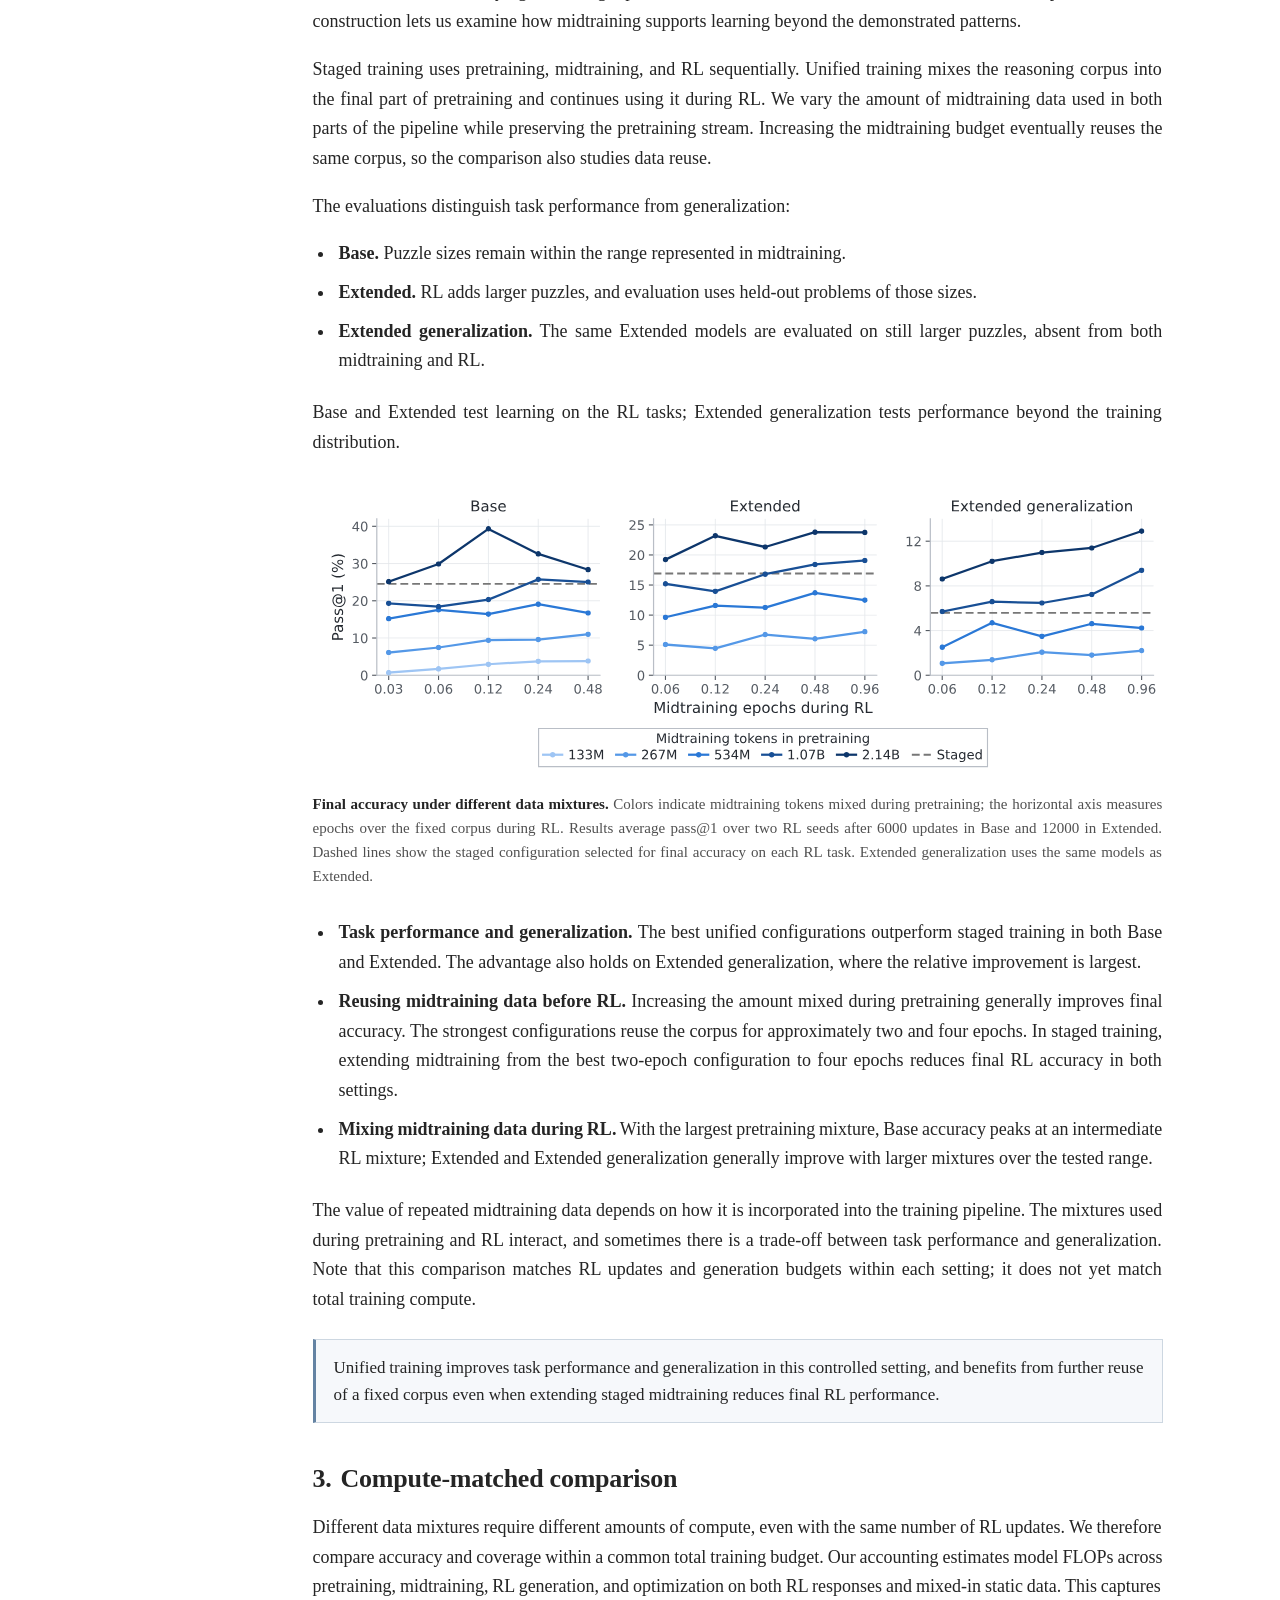
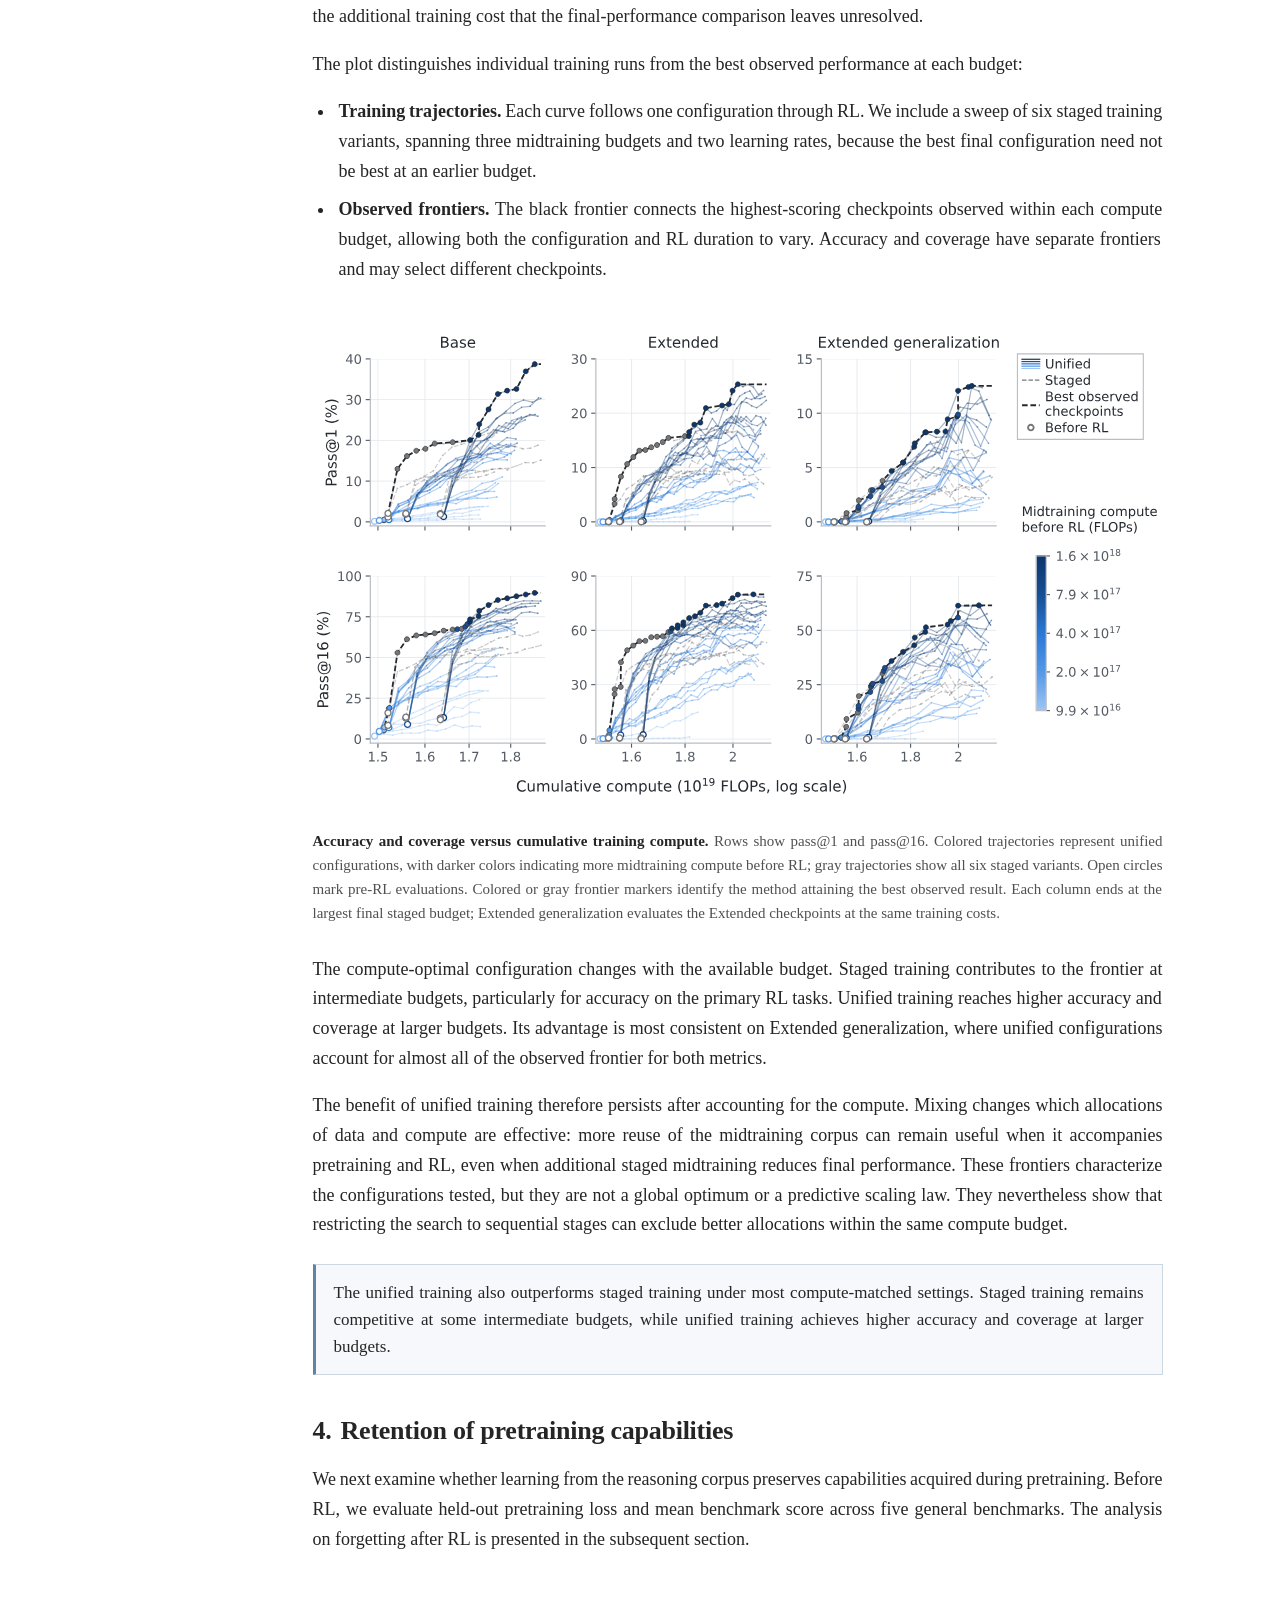
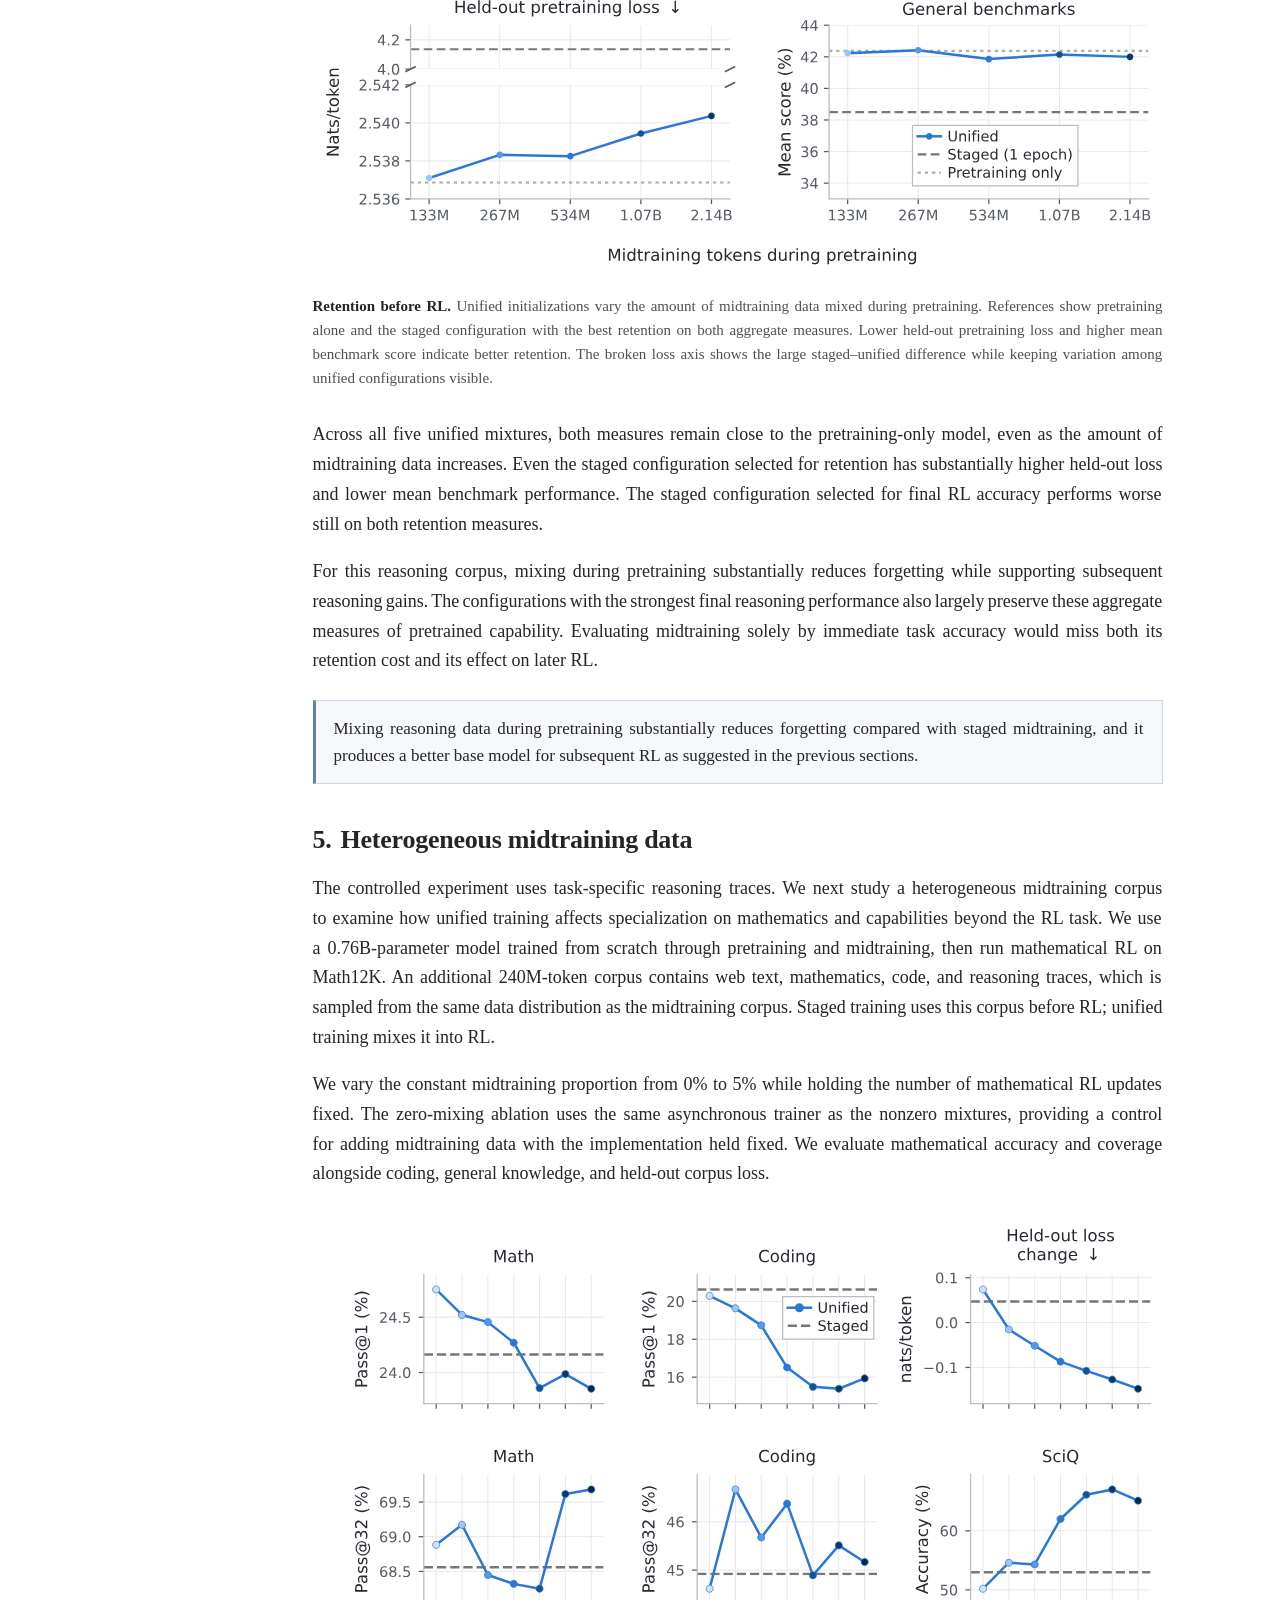
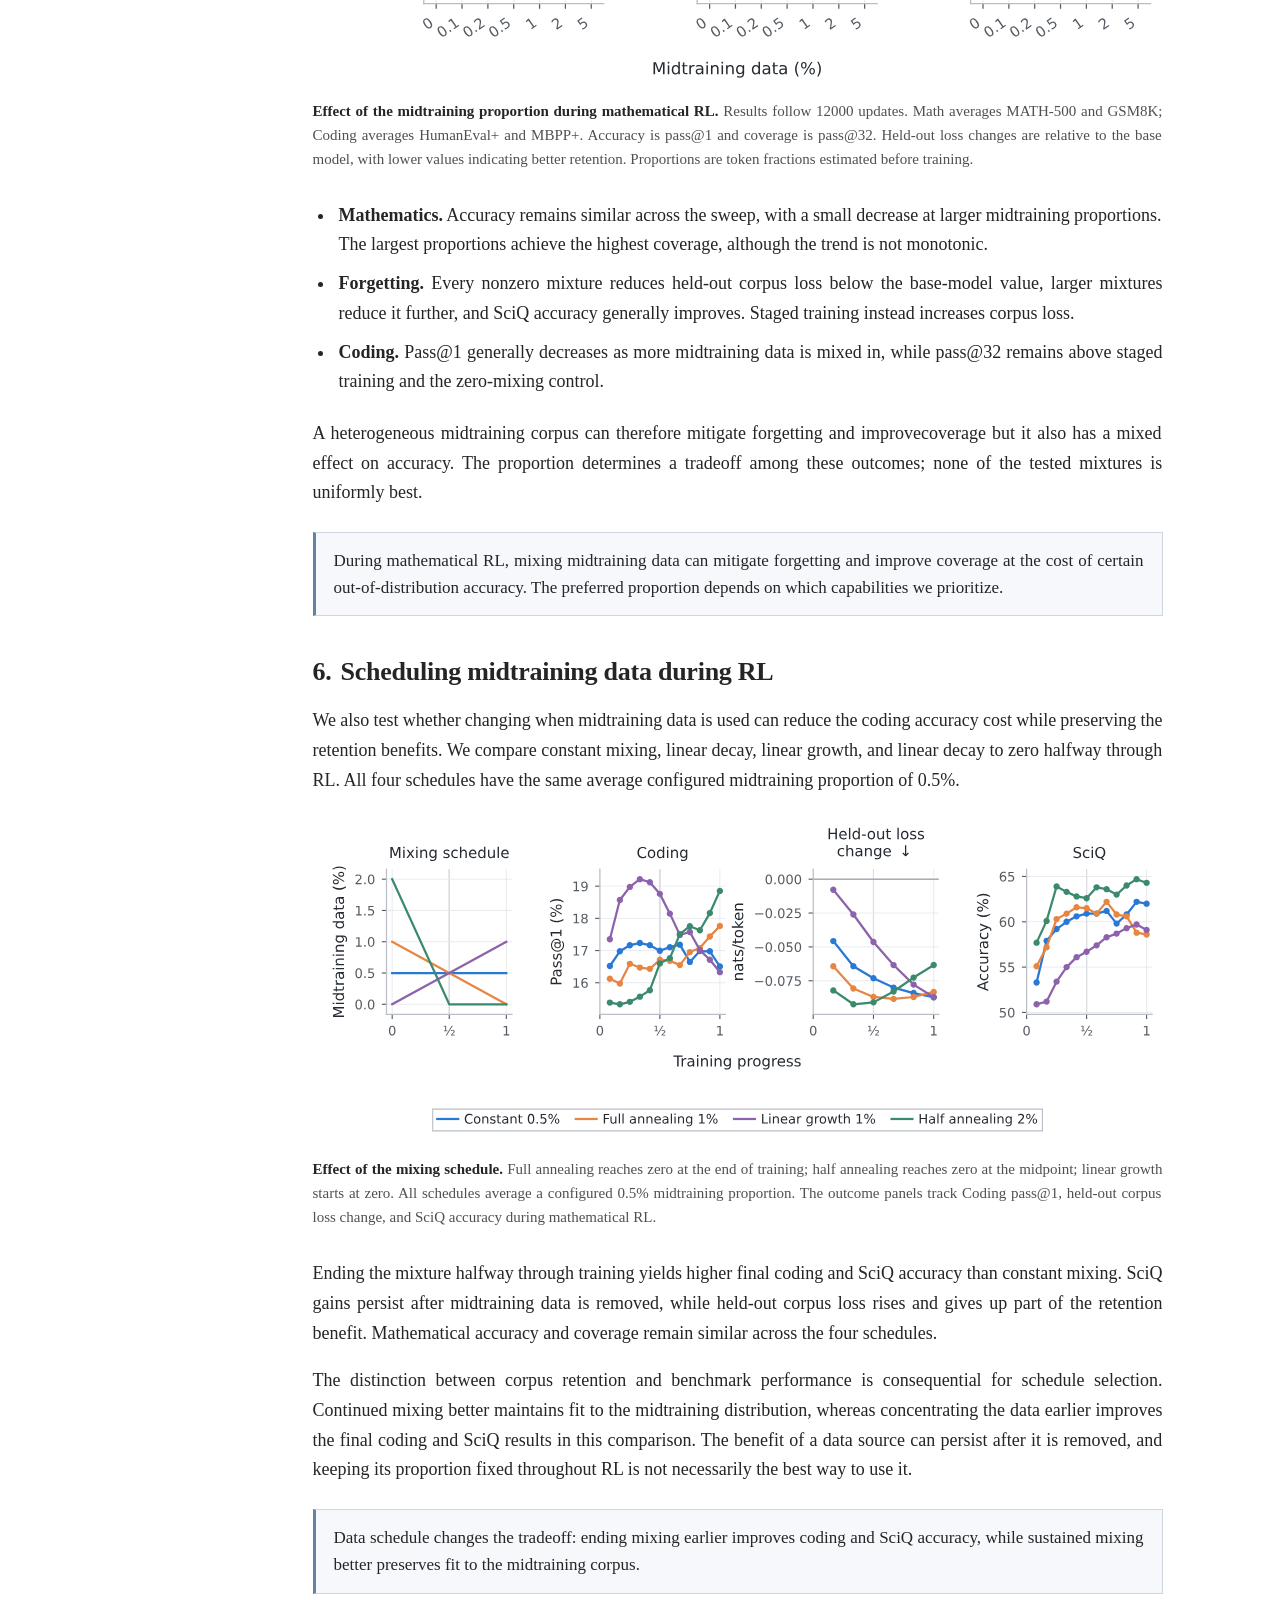
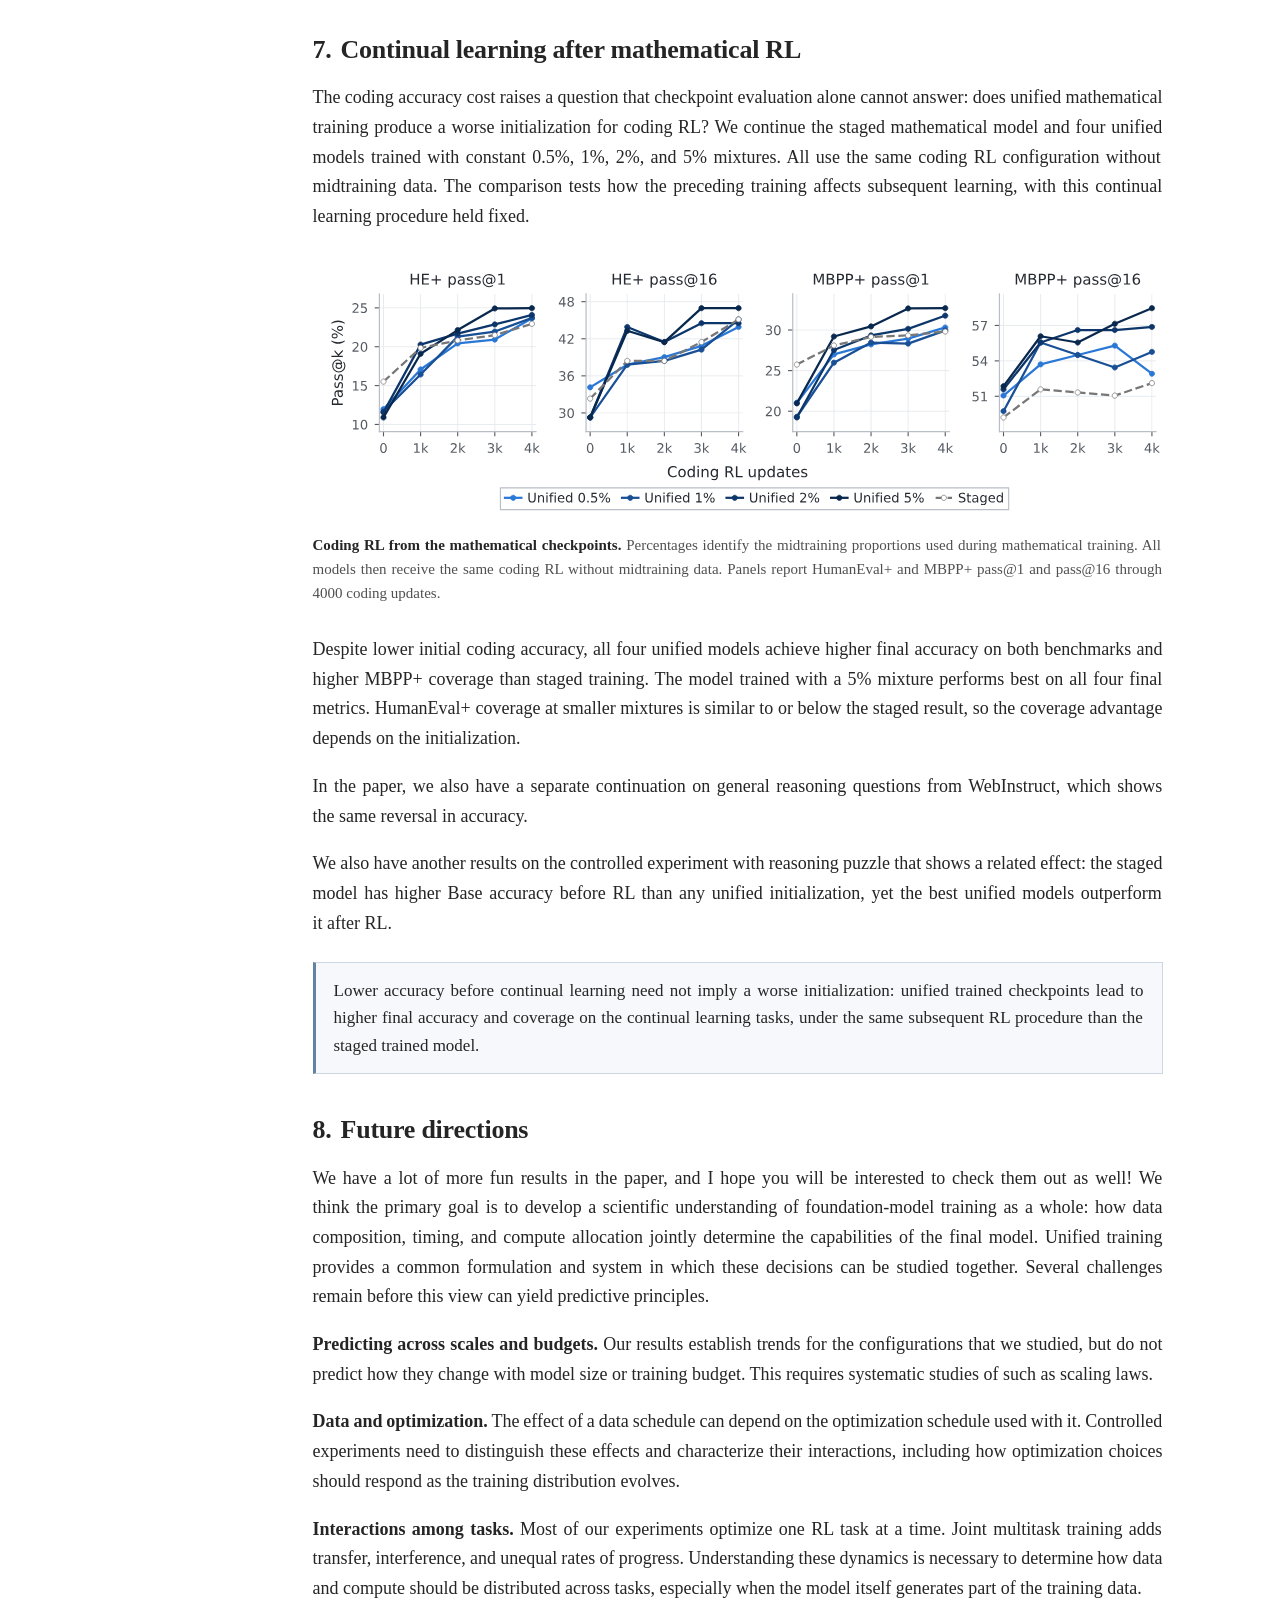
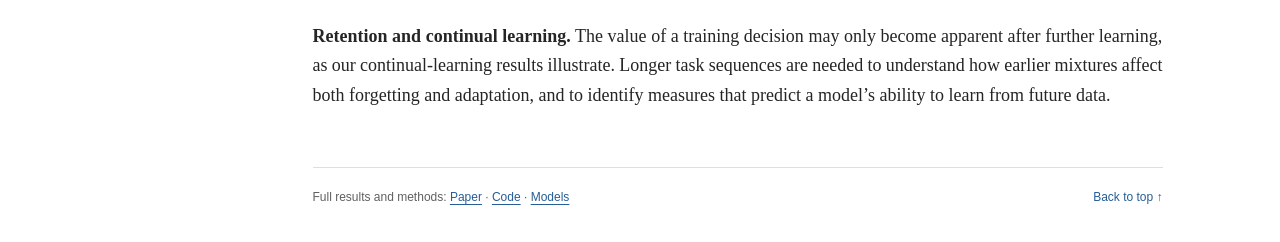
==== commit 3ea6b9ae: "Enable TeX paragraph layout on phones" ====
--- a/index.html
+++ b/index.html
@@ -772,7 +772,7 @@
     <!-- #region Page scripts -->
     <script src="assets/vendor/tex-linebreak/lib.js" defer></script>
     <script src="assets/vendor/tex-linebreak/hyphens_en-us.js" defer></script>
-    <script src="typography.js?v=20261029-full-article" defer></script>
+    <script src="typography.js?v=20261029-mobile" defer></script>
     <script src="site.js" defer></script>
     <script src="teaser-animation.js?v=20261029-onset2" defer></script>
     <!-- #endregion -->
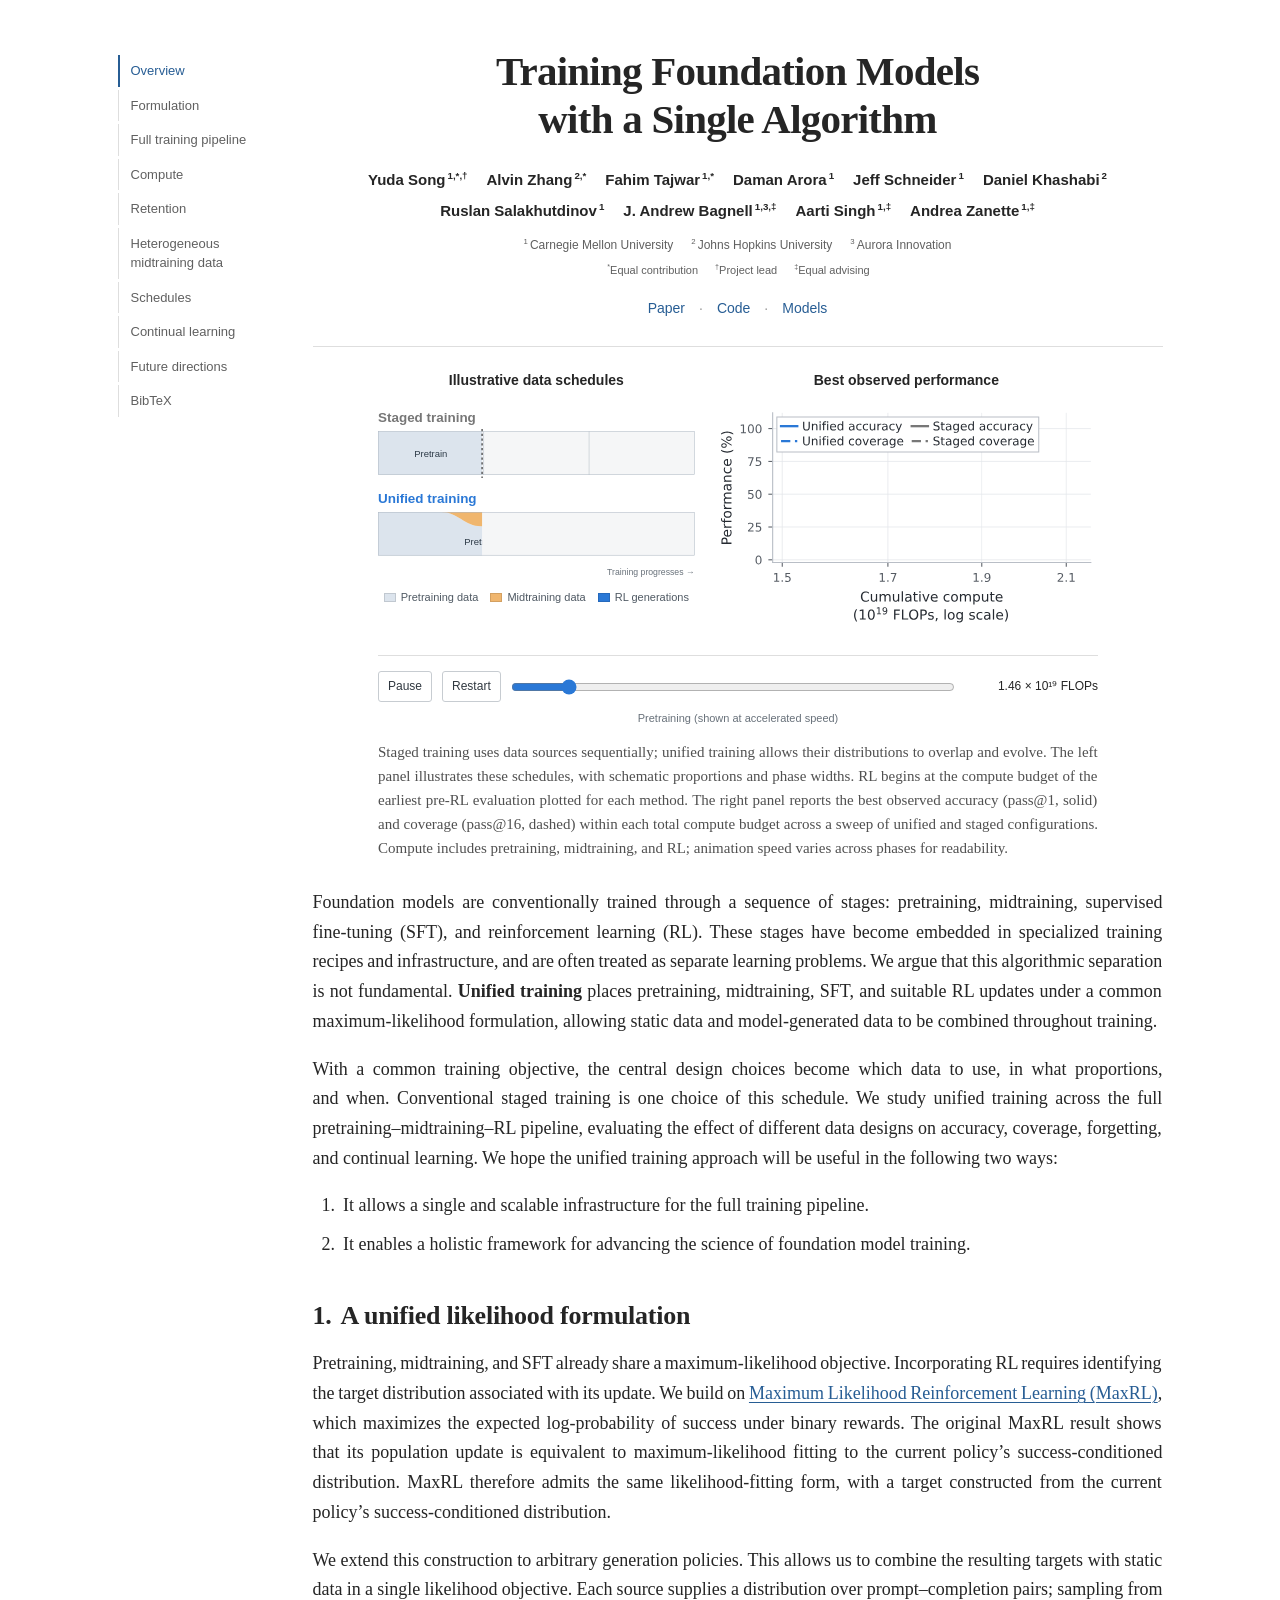
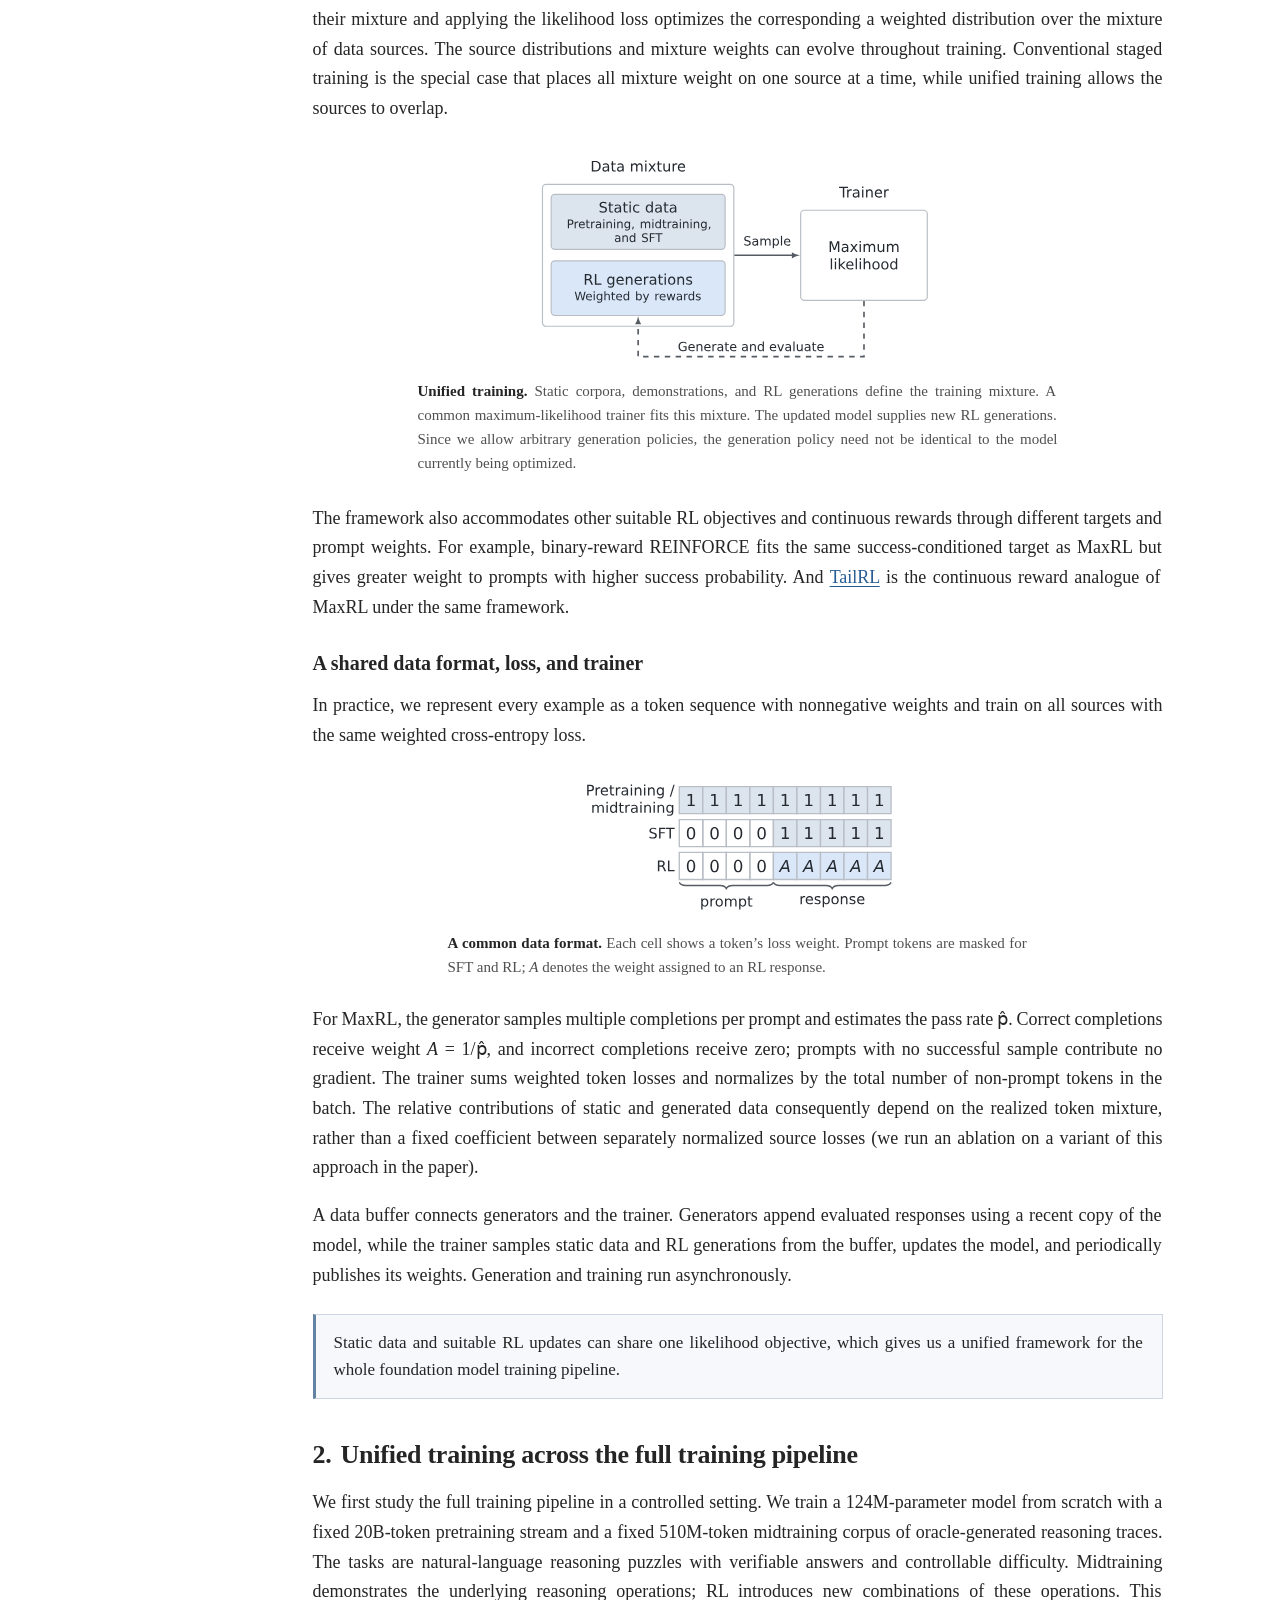
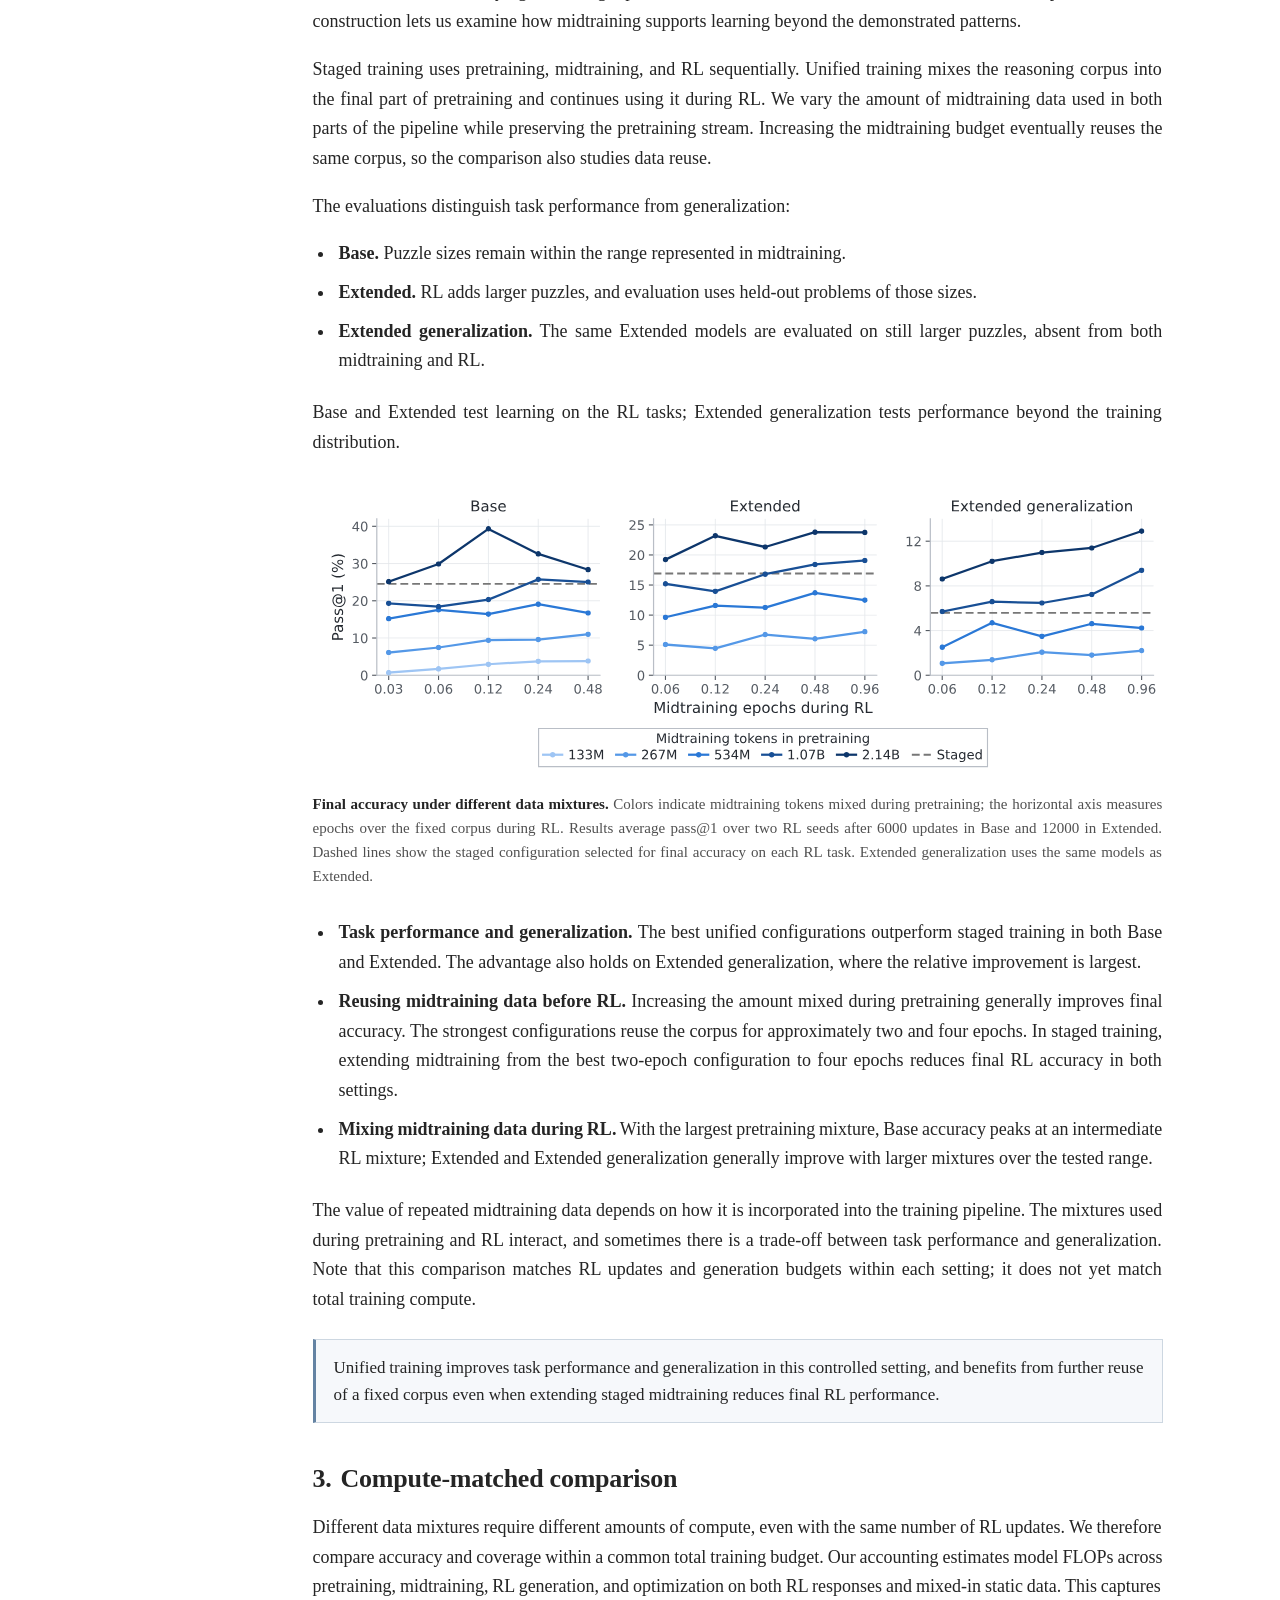
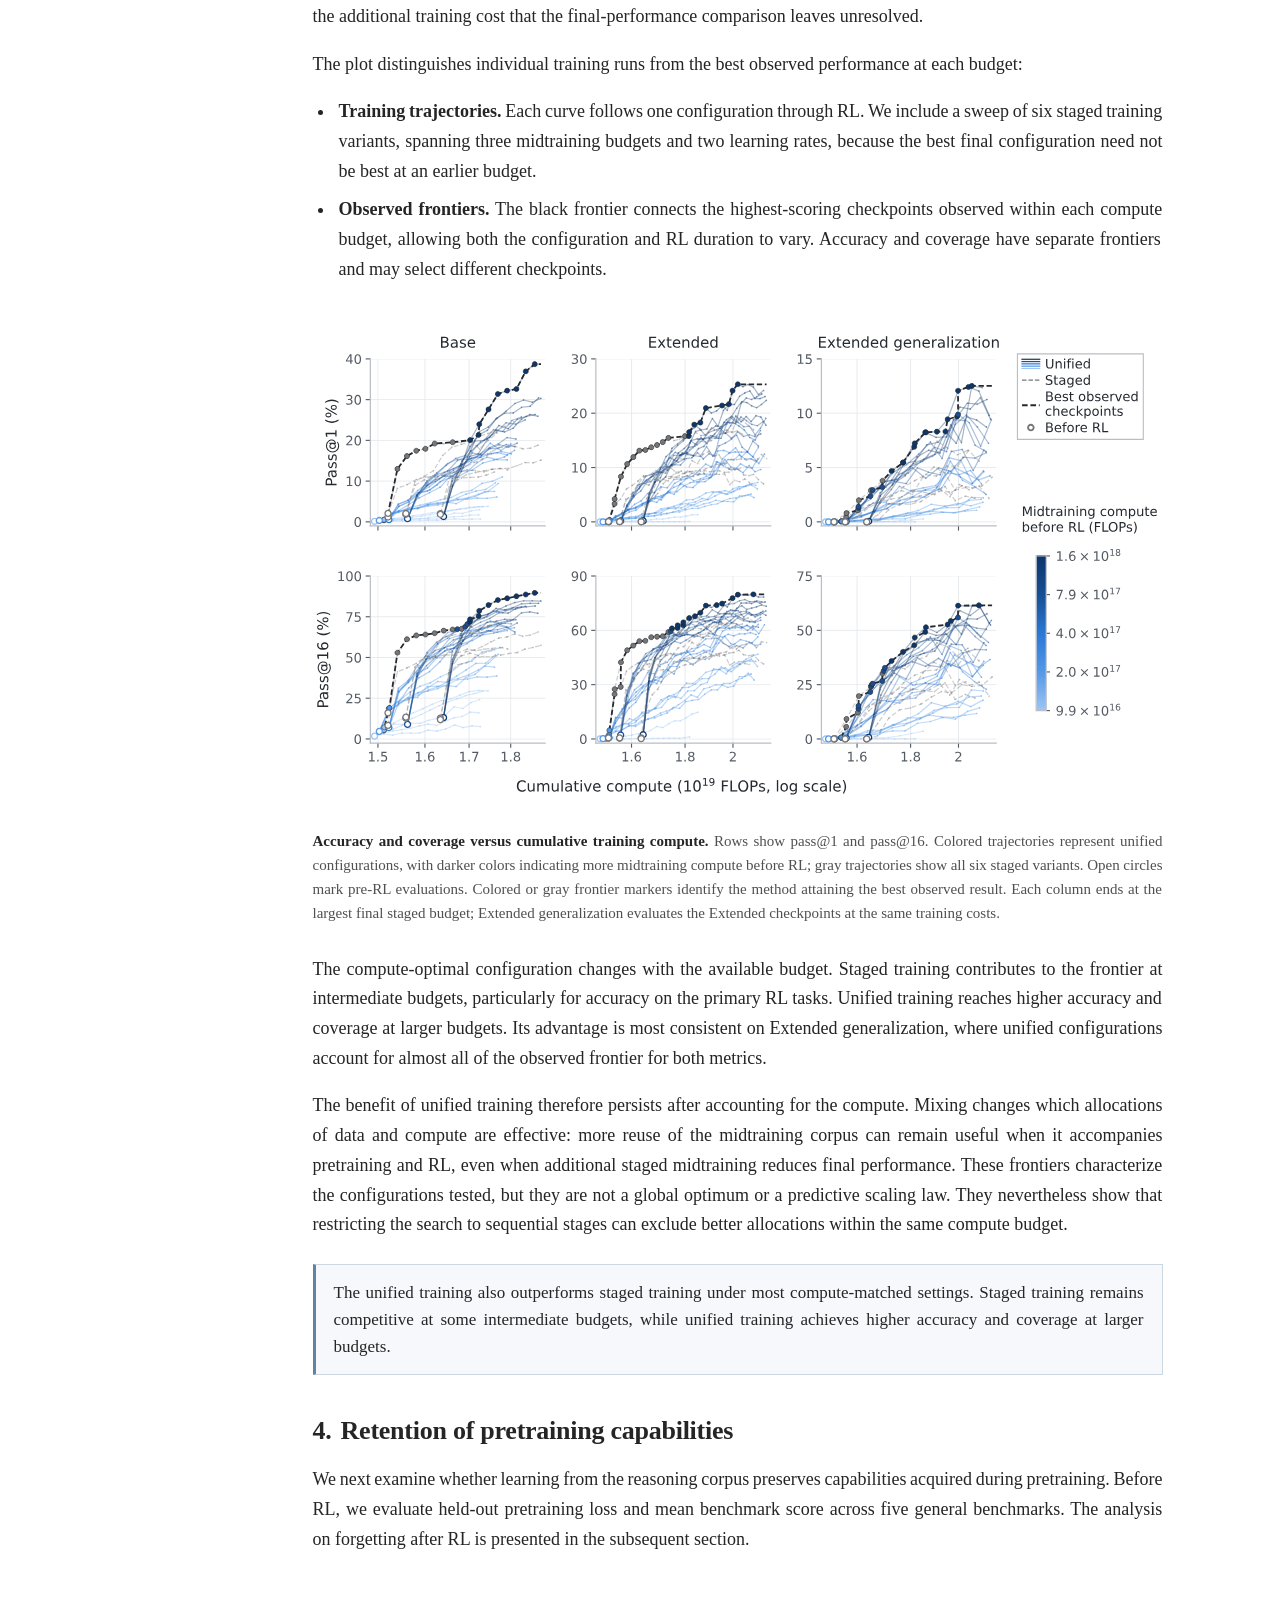
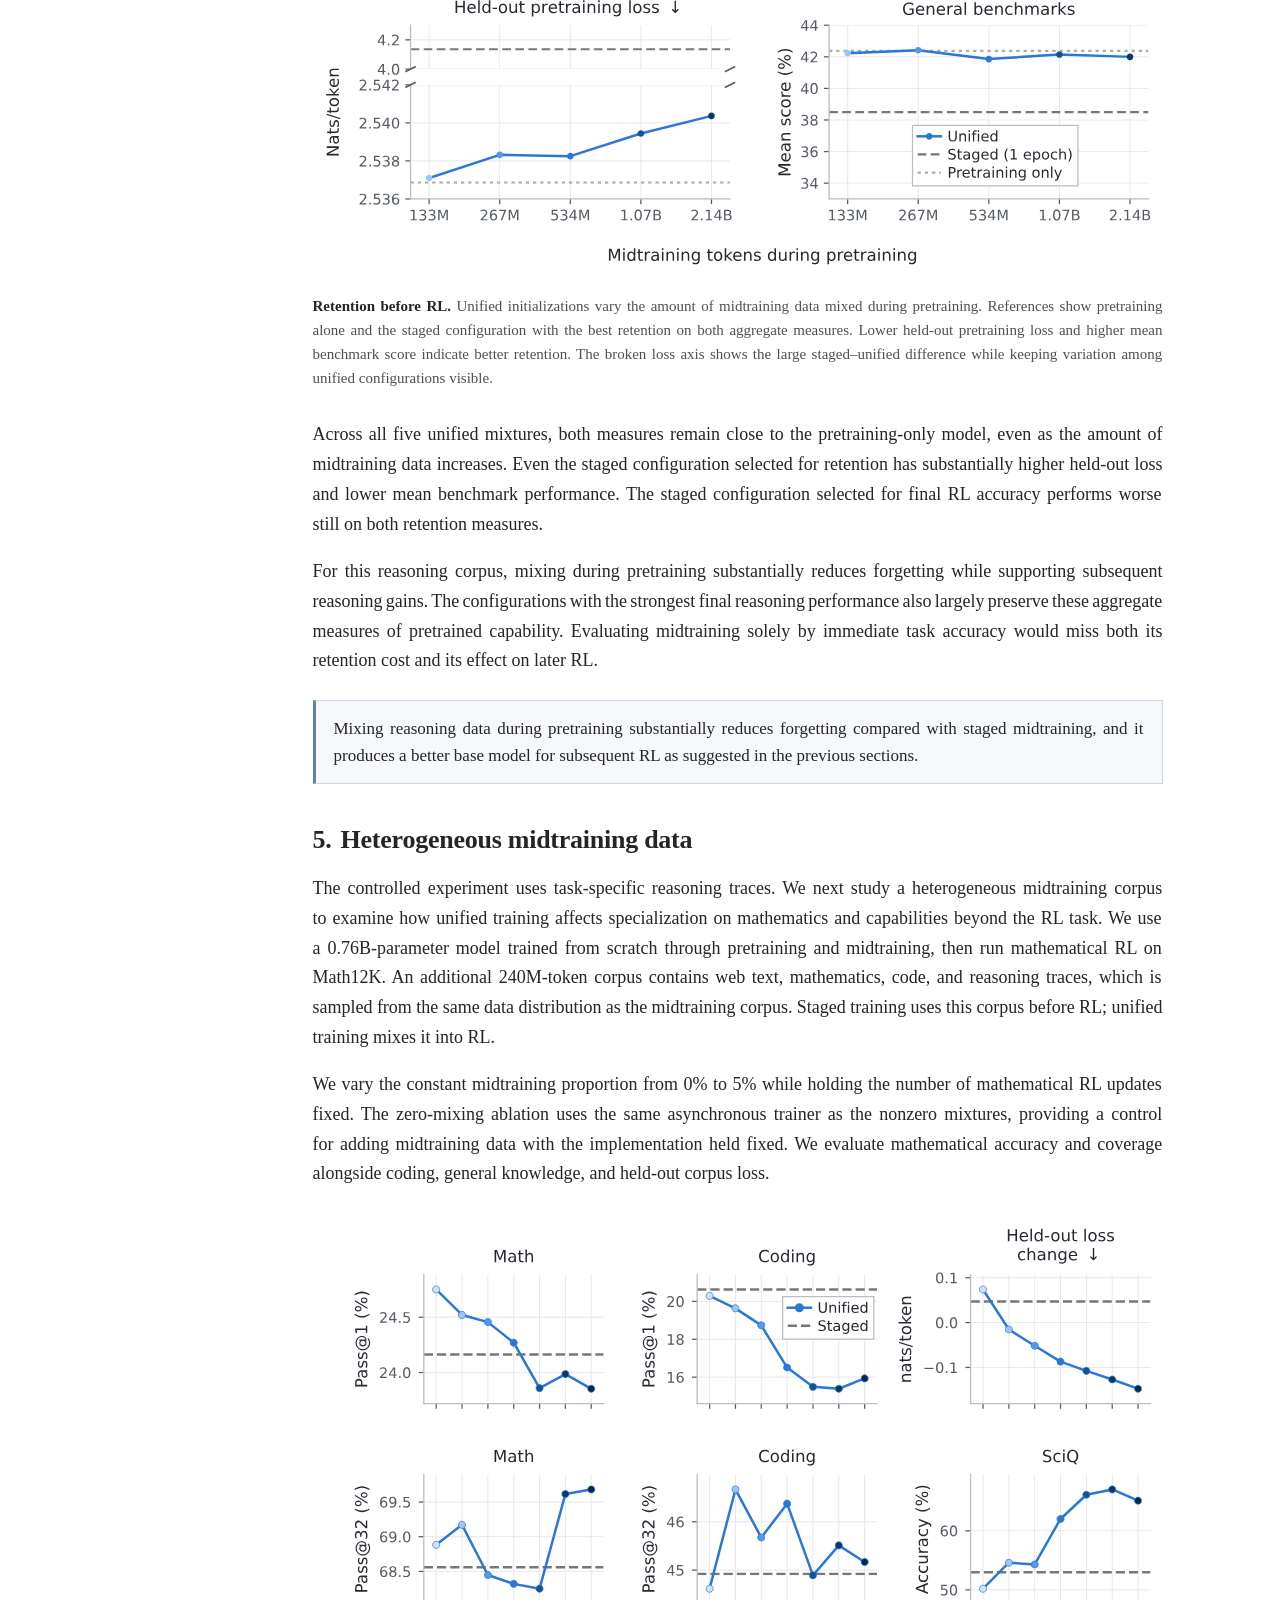
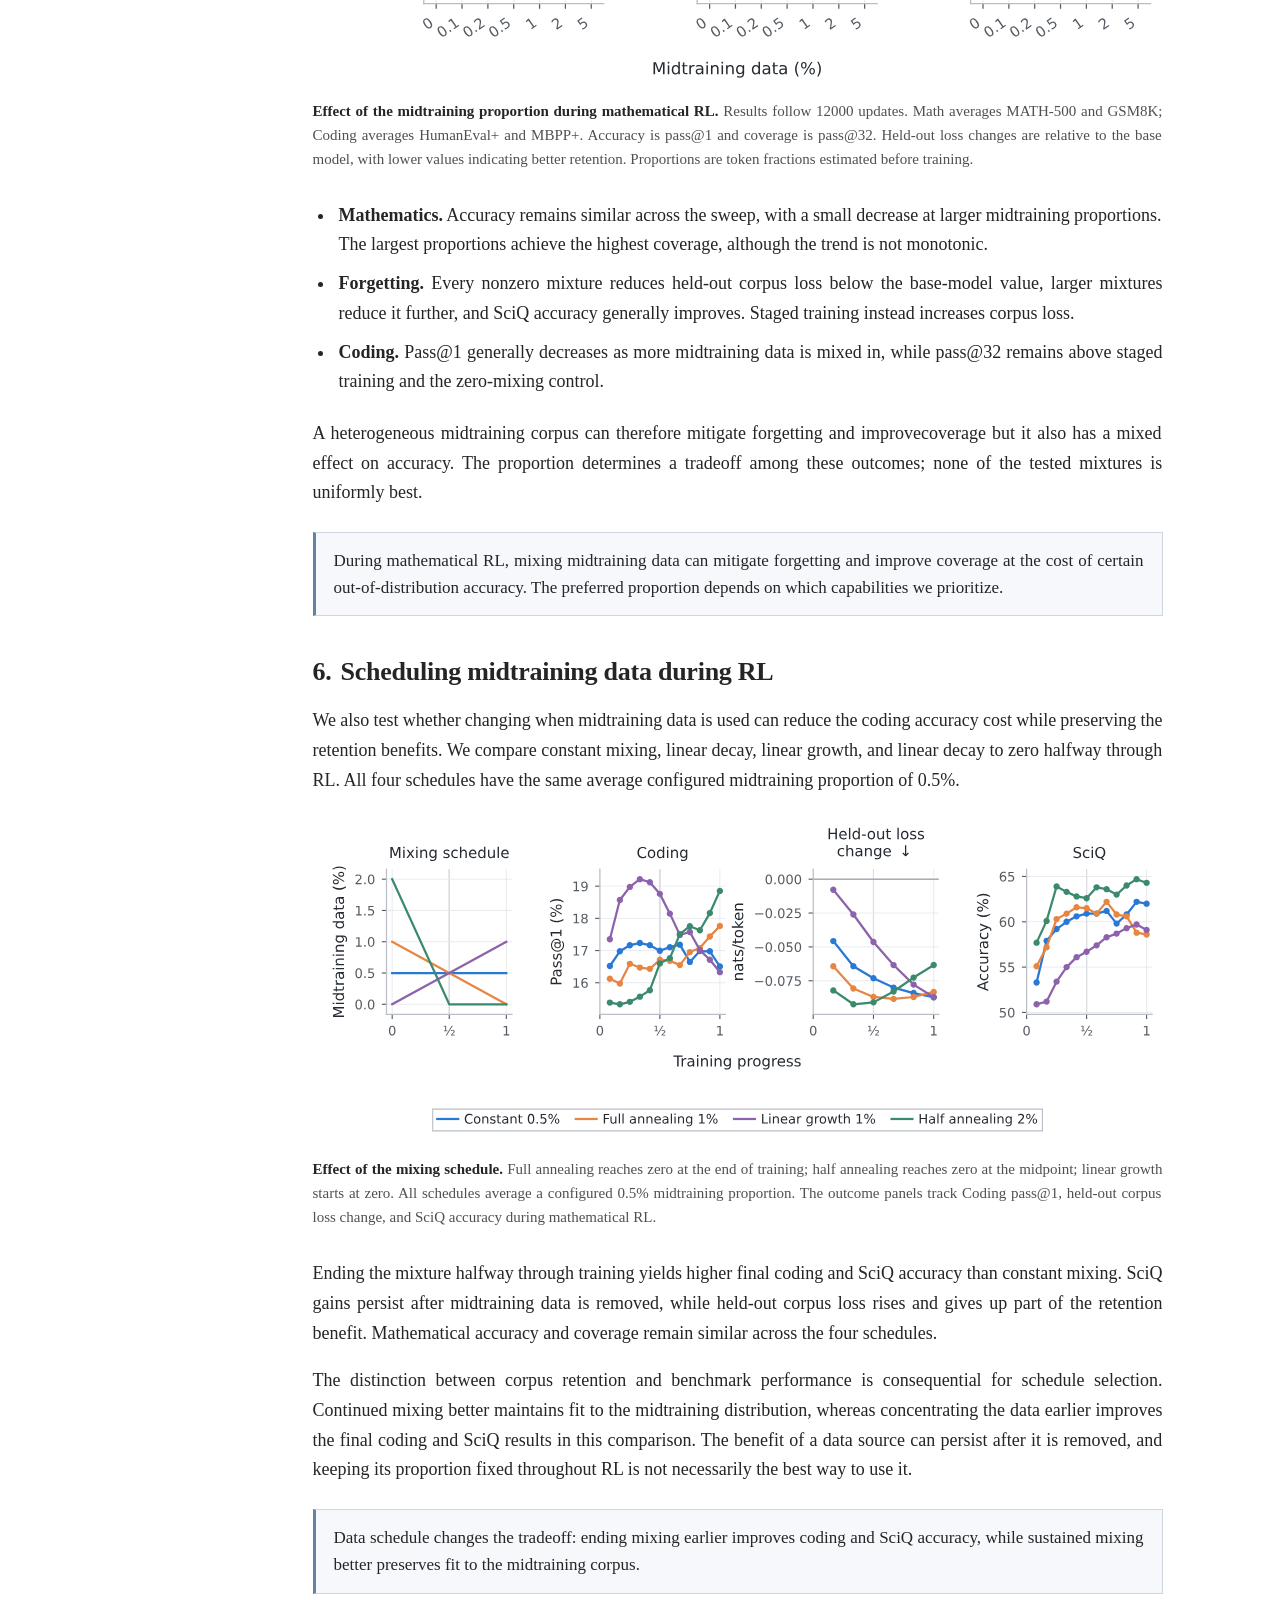
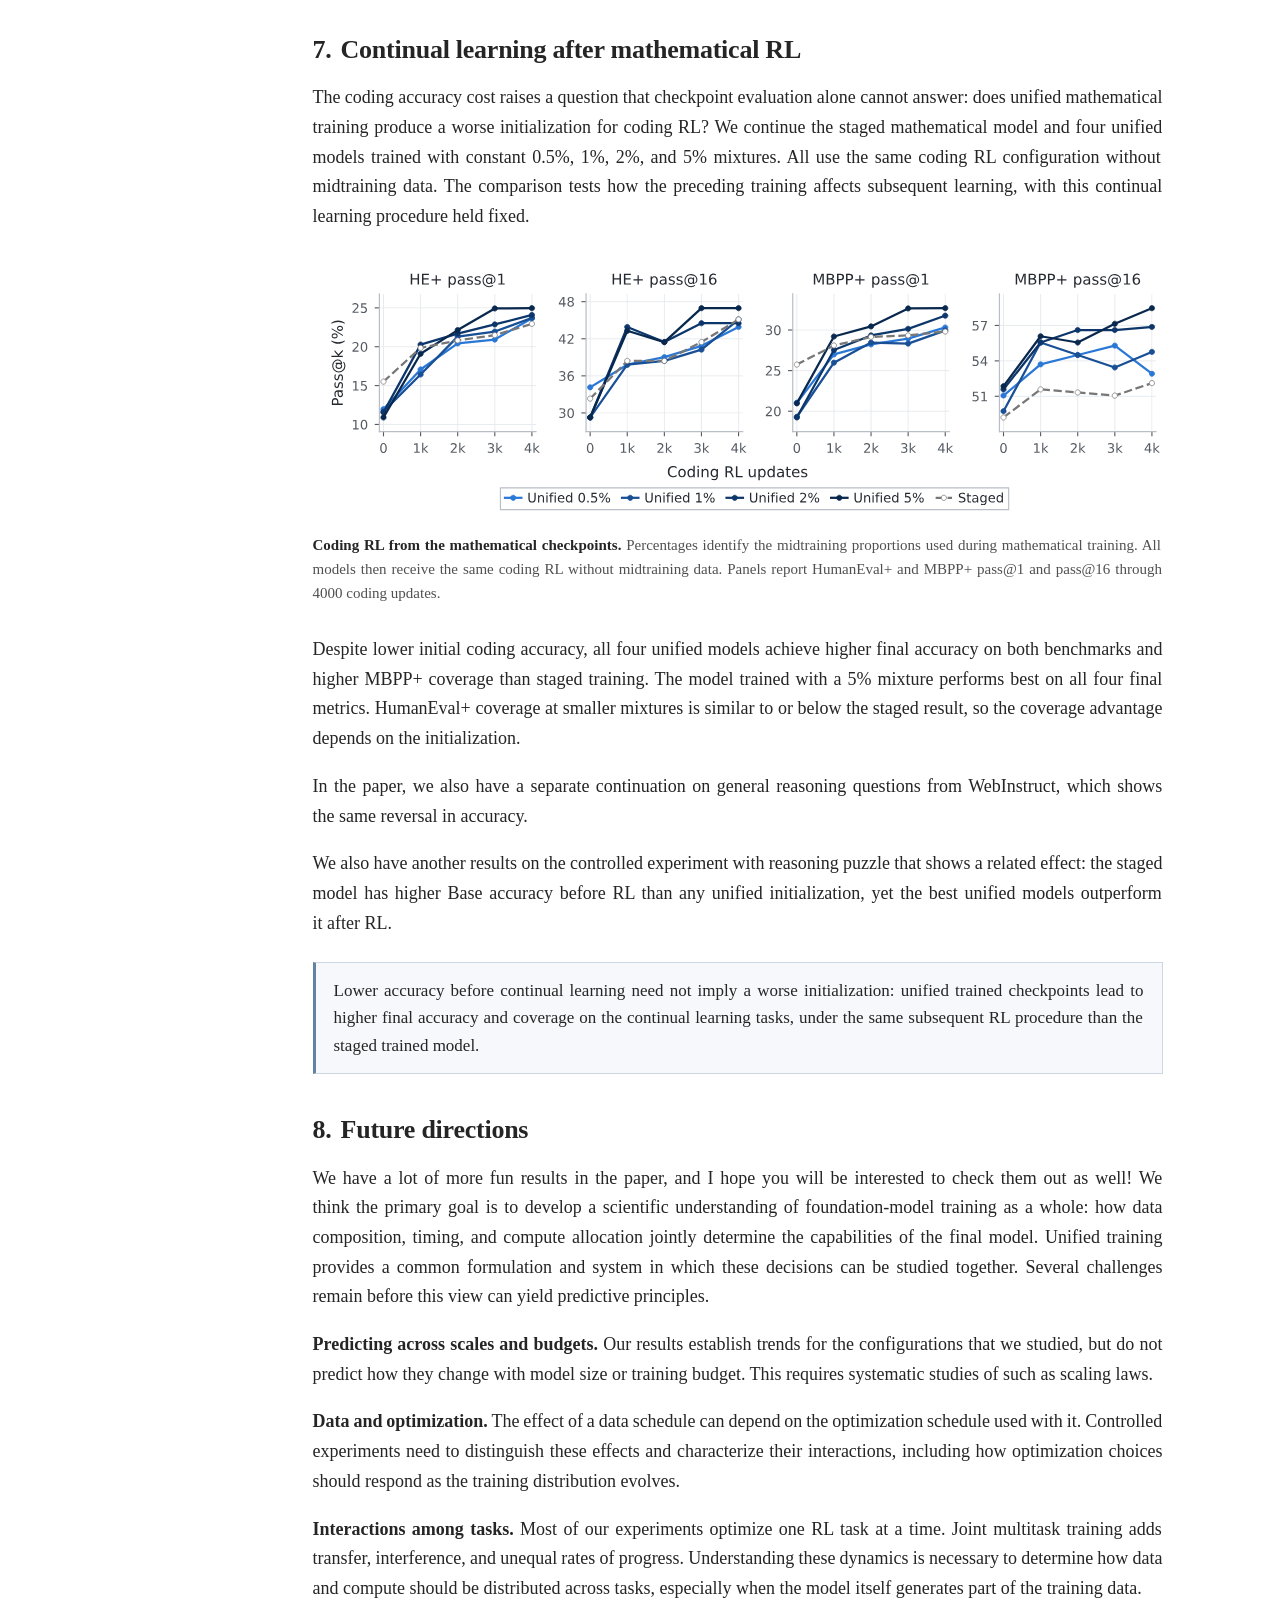
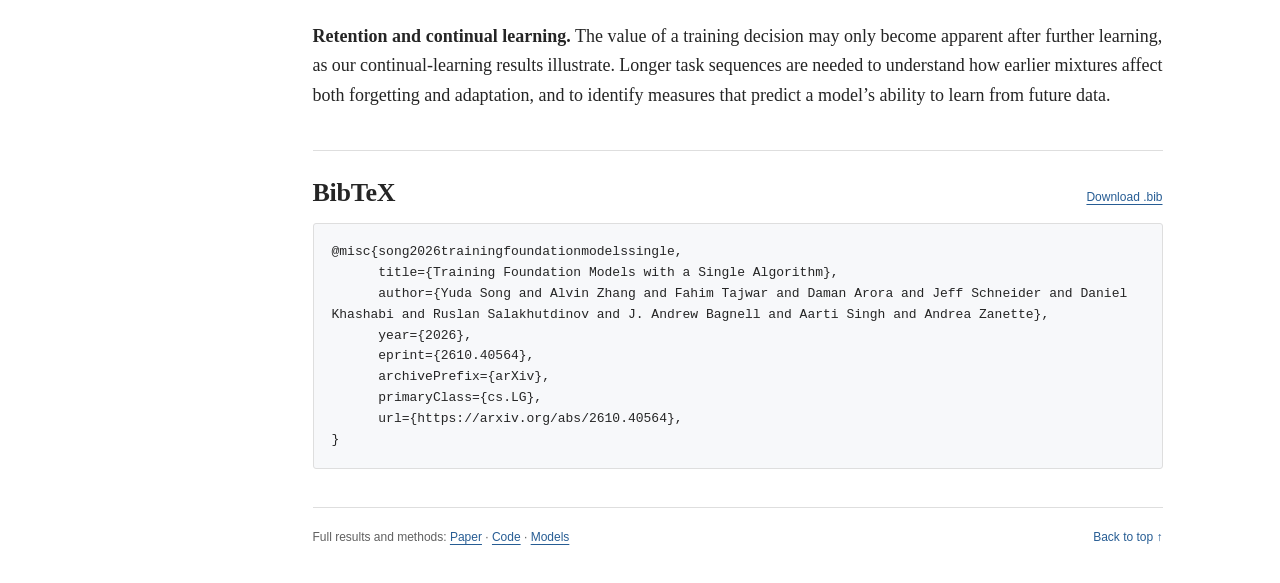
==== commit 80e74131: "Link the arXiv paper and add official BibTeX" ====
--- a/index.html
+++ b/index.html
@@ -1,6 +1,6 @@
 <!doctype html>
 <!--
-  Editing map: Header → Contents navigation → Overview animation → Opening → Sections 1–8 → Footer.
+  Editing map: Header → Contents navigation → Overview animation → Opening → Sections 1–8 → BibTeX → Footer.
   Article prose and captions are below in short lines; inline tags stay with the words they style.
   In VS Code, fold the #region groups to navigate. Keep section IDs and figure paths intact.
   The overview animation is also in teaser-animation.html; update both copies together.
@@ -31,7 +31,7 @@
       }
     </script>
     <link rel="icon" type="image/svg+xml" href="assets/favicon.svg?v=20261029-ut">
-    <link rel="stylesheet" href="style.css?v=20261029-tex-full-article">
+    <link rel="stylesheet" href="style.css?v=20261029-bibtex">
     <link rel="stylesheet" href="teaser-animation.css?v=20261029-restored">
   </head>
   <!-- #endregion -->
@@ -67,7 +67,7 @@
           </p>
         </div>
         <nav class="resources" aria-label="Project resources">
-          <a href="assets/paper.pdf">Paper</a>
+          <a href="https://arxiv.org/abs/2610.40564">Paper</a>
           <span aria-hidden="true">·</span>
           <a href="https://github.com/yudasong/unified-training">Code</a>
           <span aria-hidden="true">·</span>
@@ -87,6 +87,7 @@
         <a href="#schedules">Schedules</a>
         <a href="#next-task">Continual learning</a>
         <a href="#looking-ahead">Future directions</a>
+        <a href="#bibtex">BibTeX</a>
       </nav>
       <!-- #endregion -->
       <article id="article">
@@ -230,7 +231,7 @@
             With a common training objective, the central design choices become which data to use, in what proportions, and
             when.
             Conventional staged training is one choice of this schedule.
-            We study unified training across the full pretraining–midtraining–RL pipeline, evaluating 
+            We study unified training across the full pretraining–midtraining–RL pipeline, evaluating
             the effect of different data designs on accuracy, coverage, forgetting, and continual learning.
             We hope the unified training approach will be useful in the following two ways:
           </p>
@@ -283,7 +284,7 @@
             The framework also accommodates other suitable RL objectives and continuous rewards through different
             targets and prompt weights.
             For example, binary-reward REINFORCE fits the same success-conditioned target as MaxRL but gives greater
-            weight to prompts with higher success probability. 
+            weight to prompts with higher success probability.
             And <a href="https://zanette-labs.github.io/TailRL-website/">TailRL</a> is the continuous reward analogue of MaxRL under the same framework.
           </p>
           <h3>A shared data format, loss, and trainer</h3>
@@ -731,7 +732,7 @@
             <strong>Predicting across scales and budgets.</strong>
             Our results establish trends for the configurations that we studied, but do not predict how they change with model
             size or training budget.
-            This requires systematic studies of such as scaling laws. 
+            This requires systematic studies of such as scaling laws.
           </p>
           <p>
             <strong>Data and optimization.</strong>
@@ -755,12 +756,30 @@
           </p>
         </section>
         <!-- #endregion -->
+
+        <!-- #region BibTeX: official arXiv export; keep in sync with assets/citation.bib -->
+        <section id="bibtex" class="citation" aria-labelledby="bibtex-title">
+          <div class="citation-heading">
+            <h2 id="bibtex-title">BibTeX</h2>
+            <a href="assets/citation.bib" download>Download .bib</a>
+          </div>
+          <pre><code>@misc{song2026trainingfoundationmodelssingle,
+      title={Training Foundation Models with a Single Algorithm},
+      author={Yuda Song and Alvin Zhang and Fahim Tajwar and Daman Arora and Jeff Schneider and Daniel Khashabi and Ruslan Salakhutdinov and J. Andrew Bagnell and Aarti Singh and Andrea Zanette},
+      year={2026},
+      eprint={2610.40564},
+      archivePrefix={arXiv},
+      primaryClass={cs.LG},
+      url={https://arxiv.org/abs/2610.40564},
+}</code></pre>
+        </section>
+        <!-- #endregion -->
       </article>
 
       <!-- #region Footer links -->
       <footer>
         <p>
-          Full results and methods: <a href="assets/paper.pdf">Paper</a> ·
+          Full results and methods: <a href="https://arxiv.org/abs/2610.40564">Paper</a> ·
           <a href="https://github.com/yudasong/unified-training">Code</a> ·
           <a href="https://huggingface.co/sfanm/unified-training">Models</a>
         </p>
--- a/style.css
+++ b/style.css
@@ -68,6 +68,12 @@
 .token-weights-figure > img { max-width: 320px; margin-inline: auto; }
 .paper-figure { width: 100%; margin: 30px 0; }
 .figure-content { width: 100%; }
+.citation { border-top: 1px solid var(--line); padding-top: 25px; }
+.citation-heading { display: flex; align-items: baseline; justify-content: space-between; gap: 16px; margin-bottom: 14px; }
+.citation-heading h2 { margin: 0; }
+.citation-heading a { flex-shrink: 0; font: 12px/1.5 var(--sans); }
+.citation pre { margin: 0; padding: 18px; border: 1px solid var(--line); border-radius: 3px; background: #f7f8fa; white-space: pre-wrap; overflow-wrap: anywhere; font: 13px/1.6 ui-monospace, SFMono-Regular, Menlo, Consolas, monospace; }
+.citation code { font: inherit; }
 footer { grid-row: 3; border-top: 1px solid var(--line); margin-top: 38px; padding: 20px 0 35px; display: flex; align-items: baseline; justify-content: space-between; gap: 16px; color: var(--muted); font: 12px/1.6 var(--sans); }
 footer p { margin: 0; }
 footer > a { white-space: nowrap; text-decoration: none; }
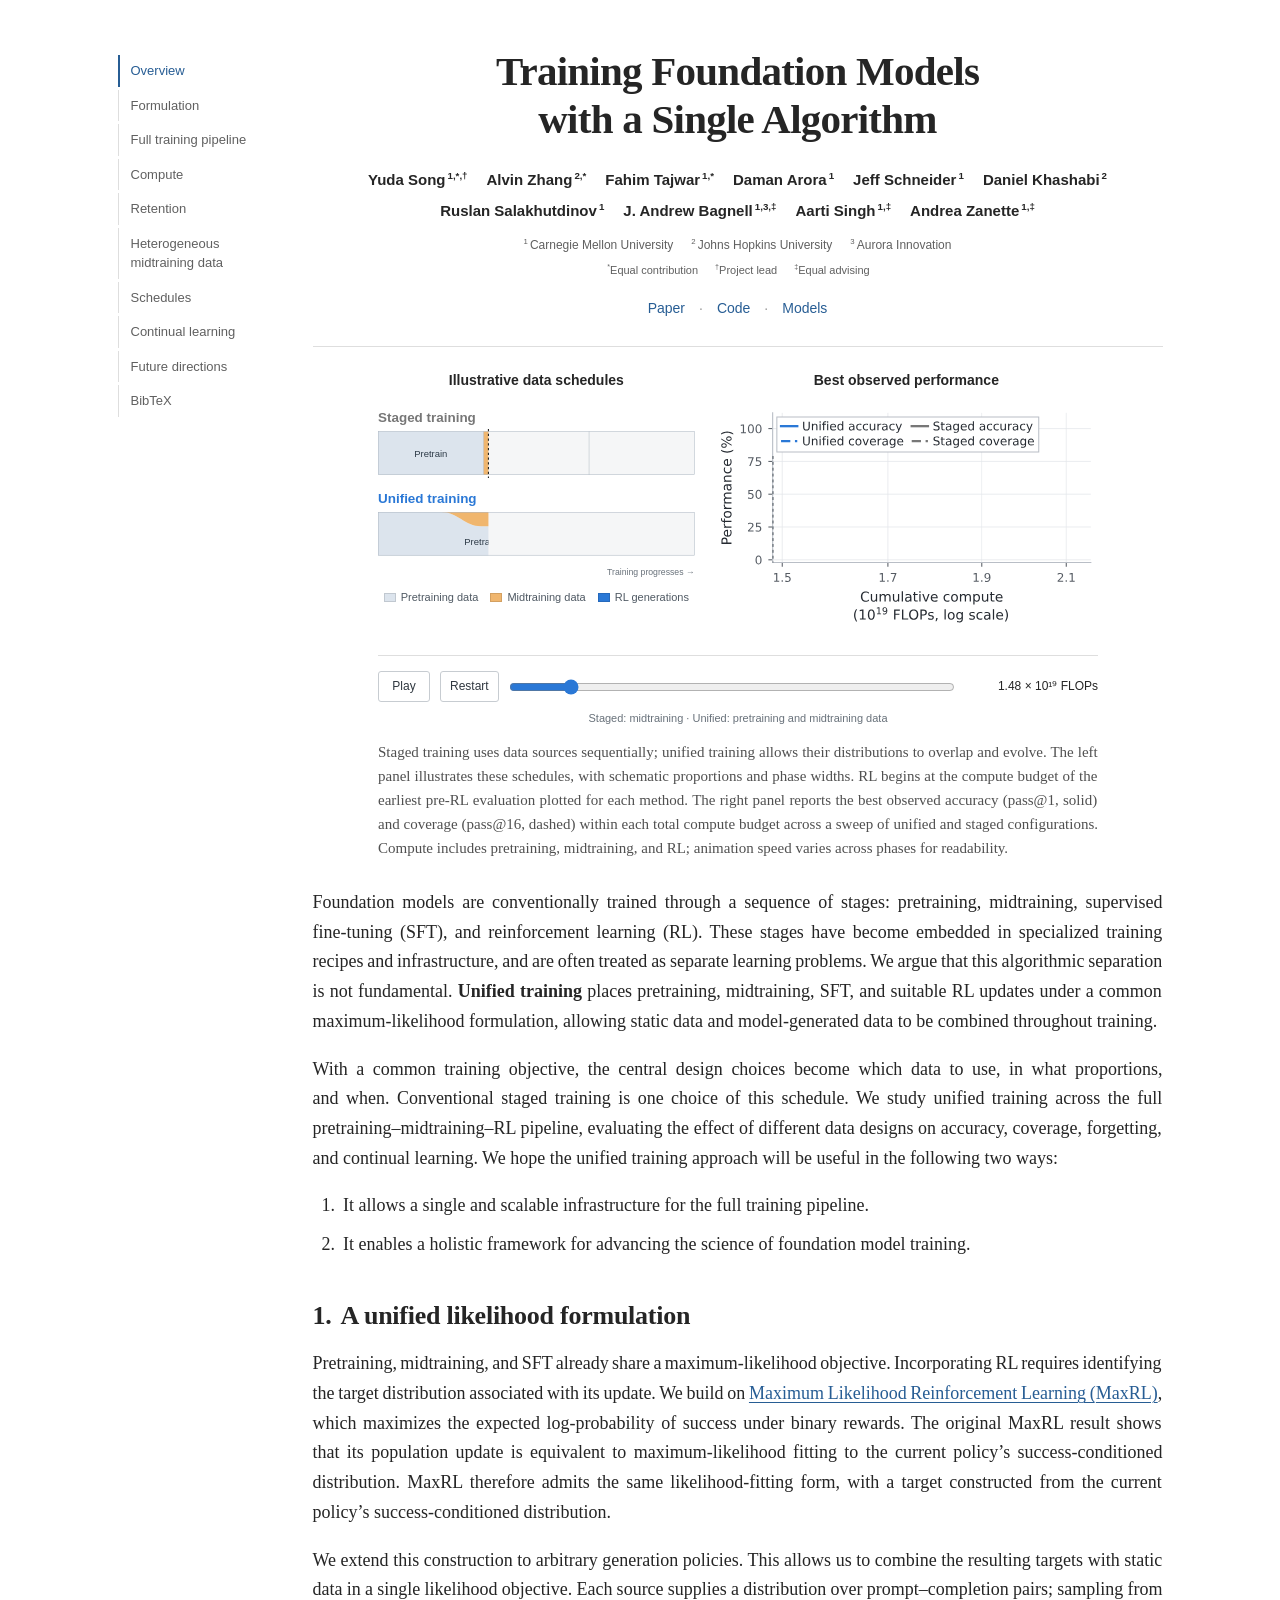
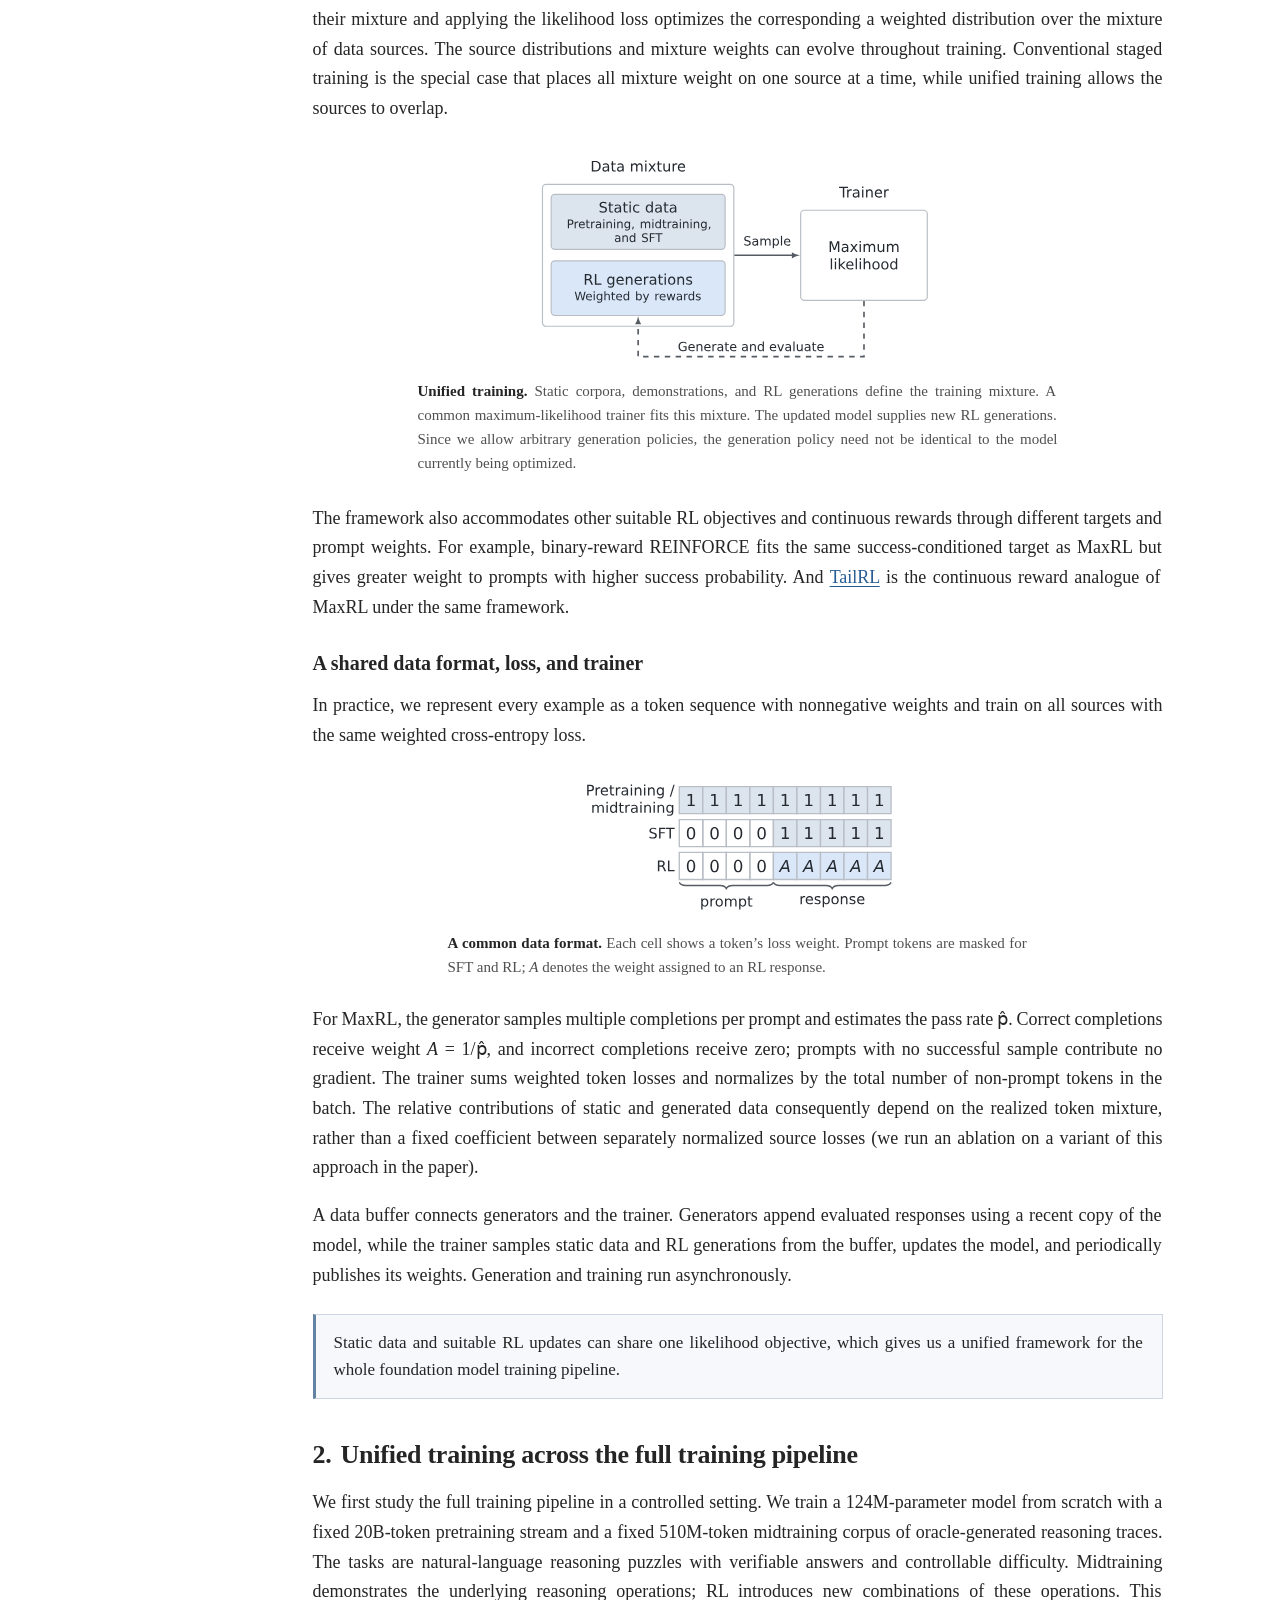
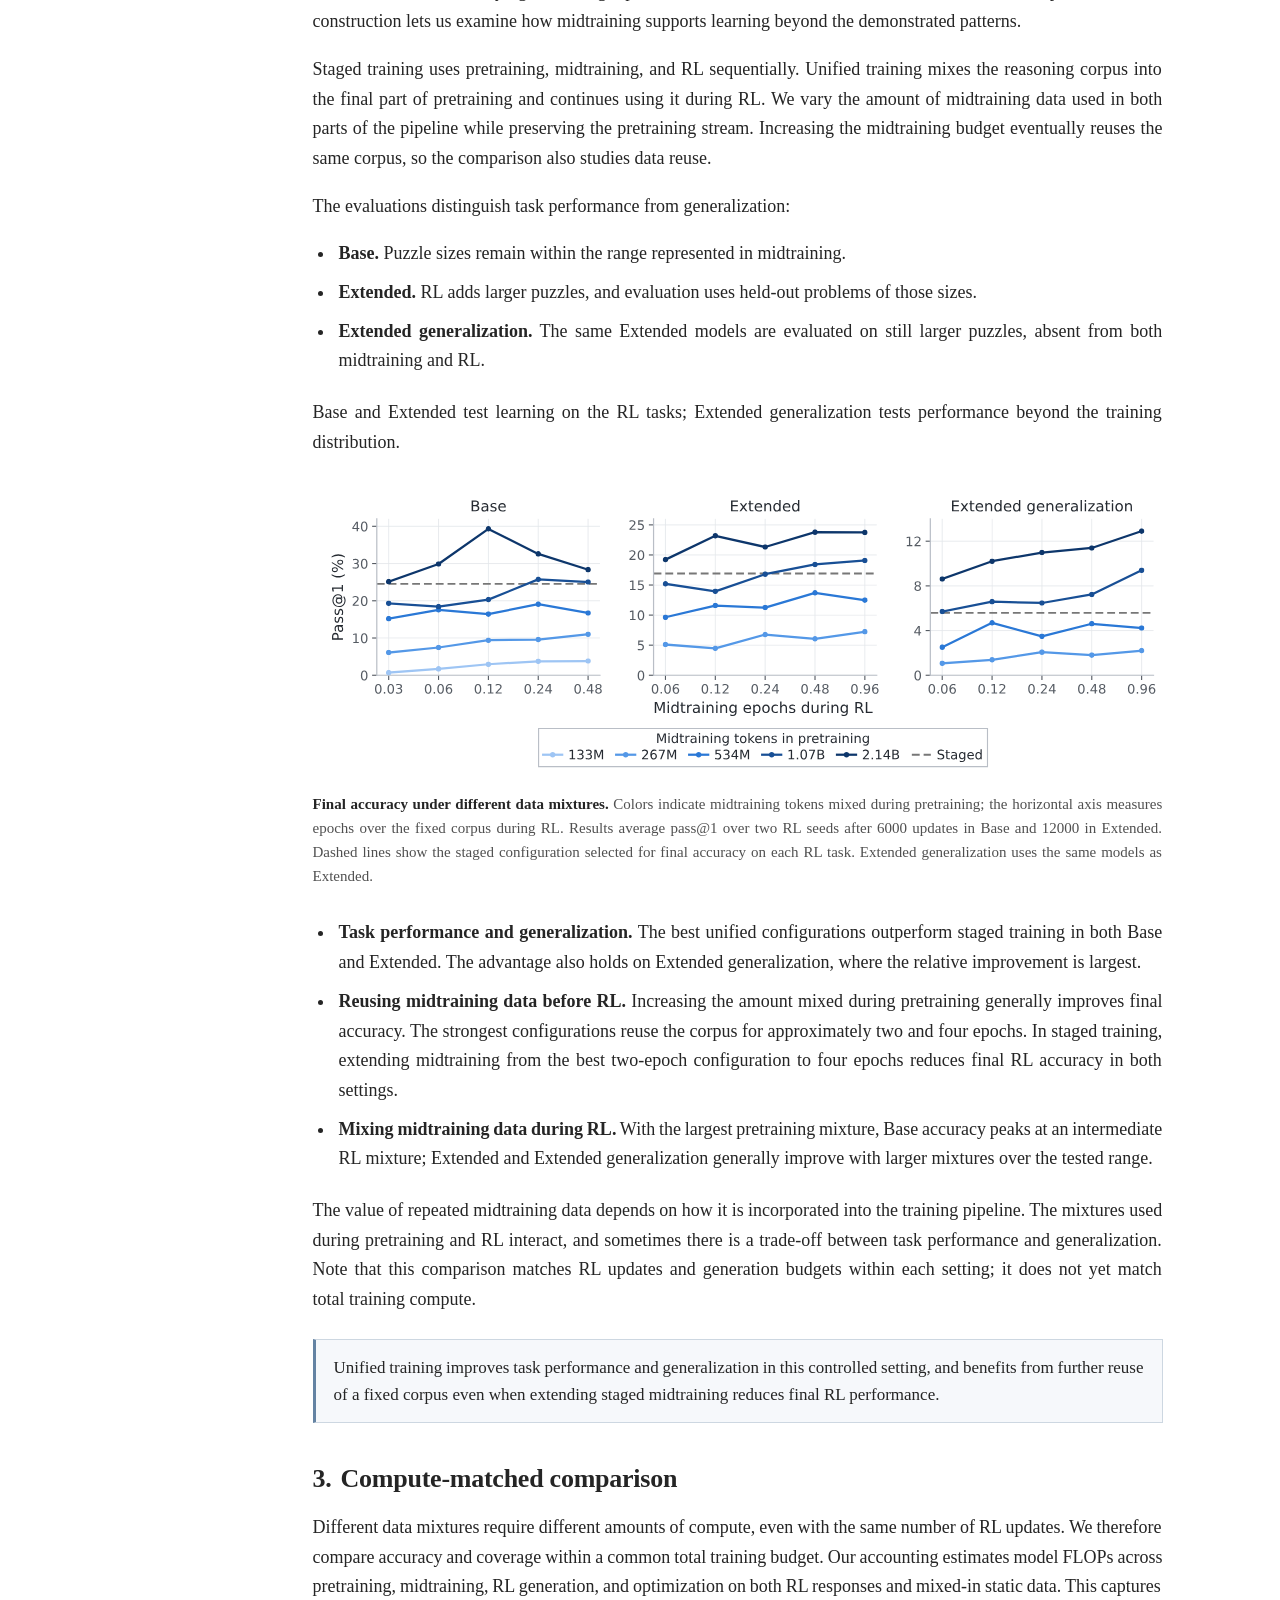
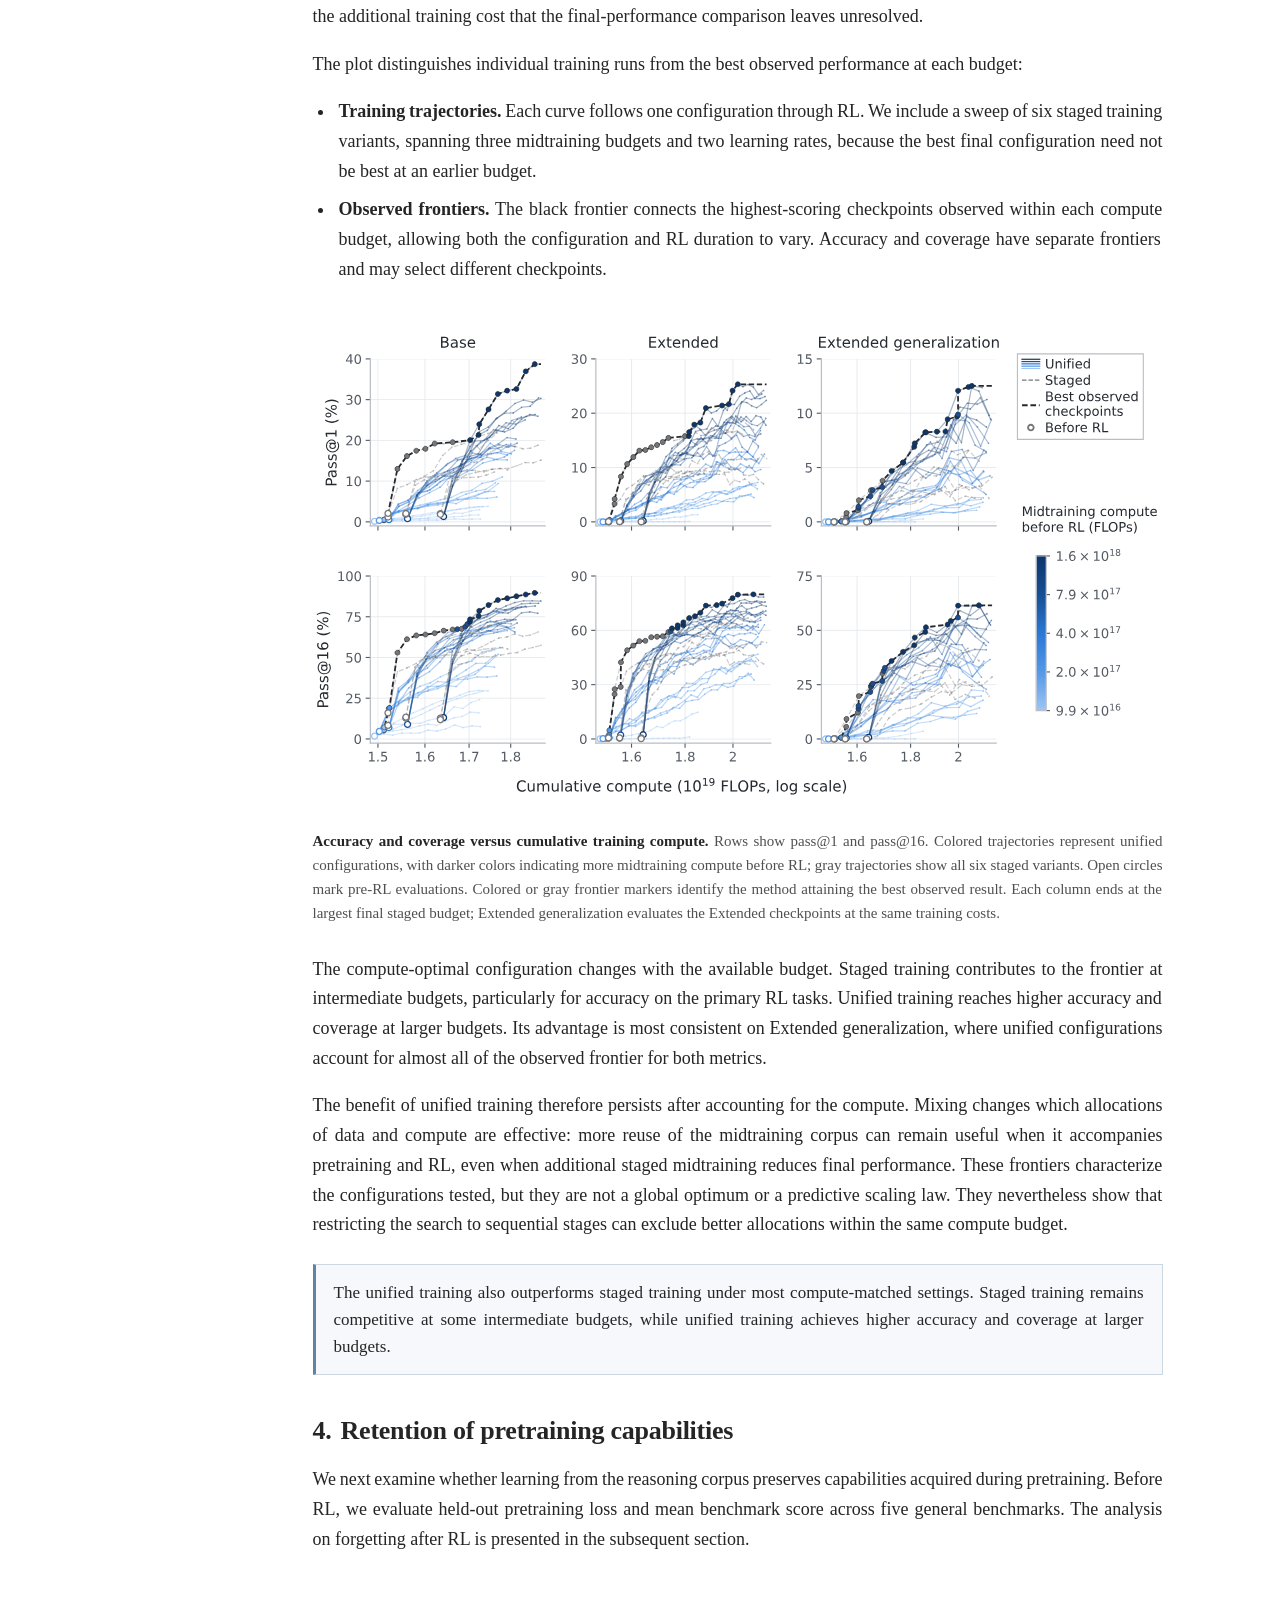
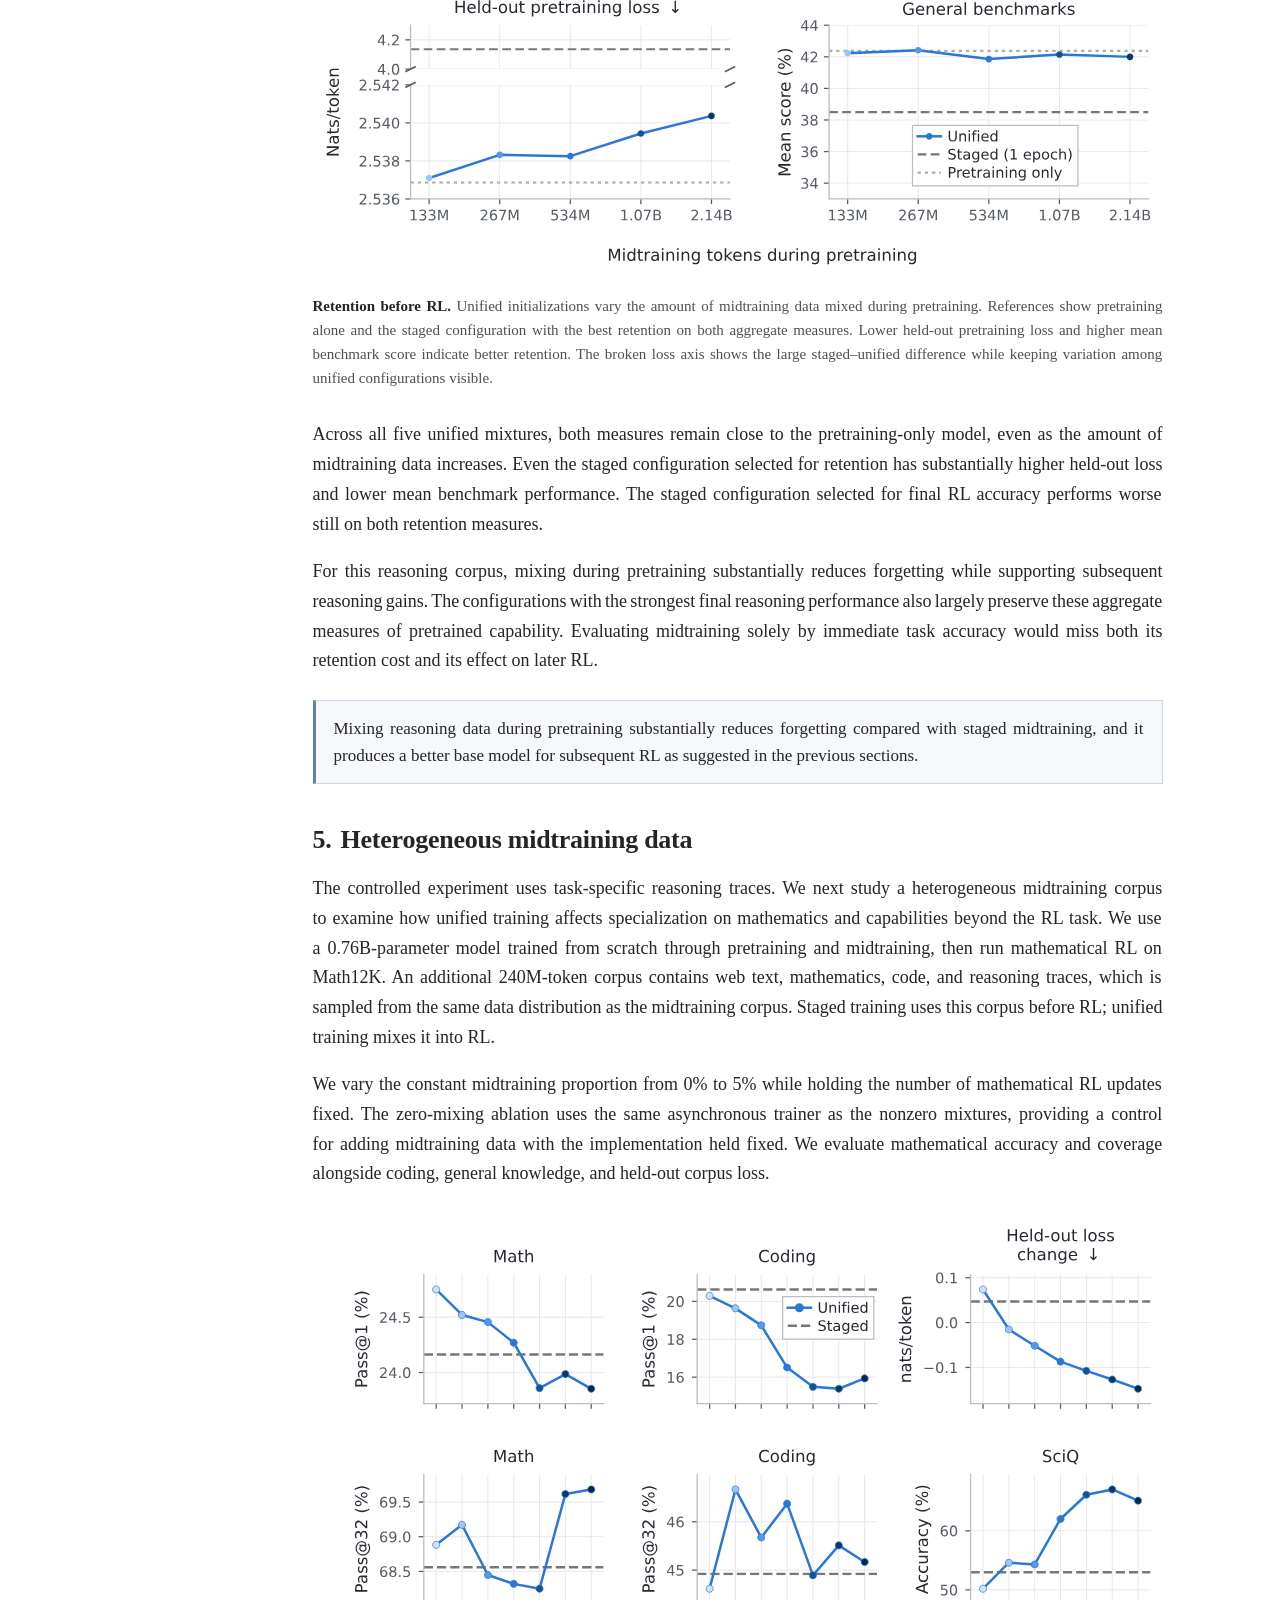
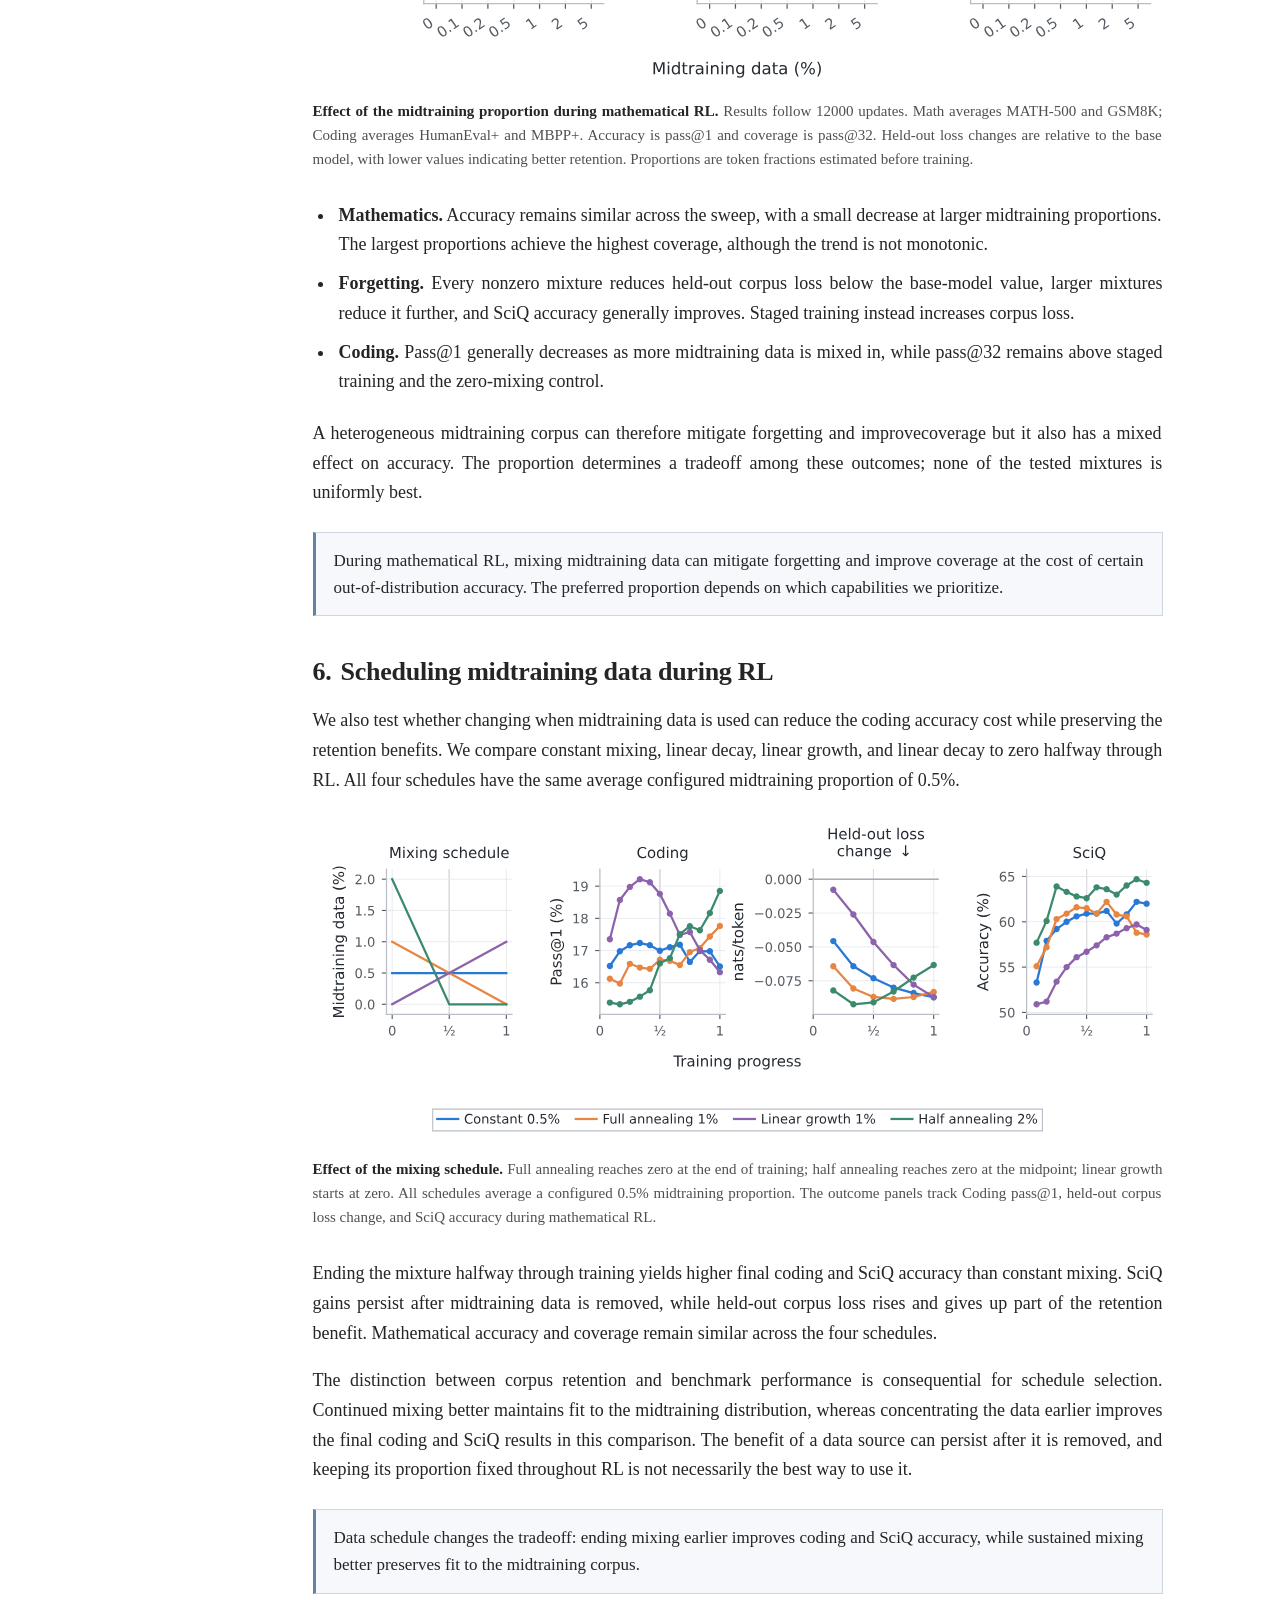
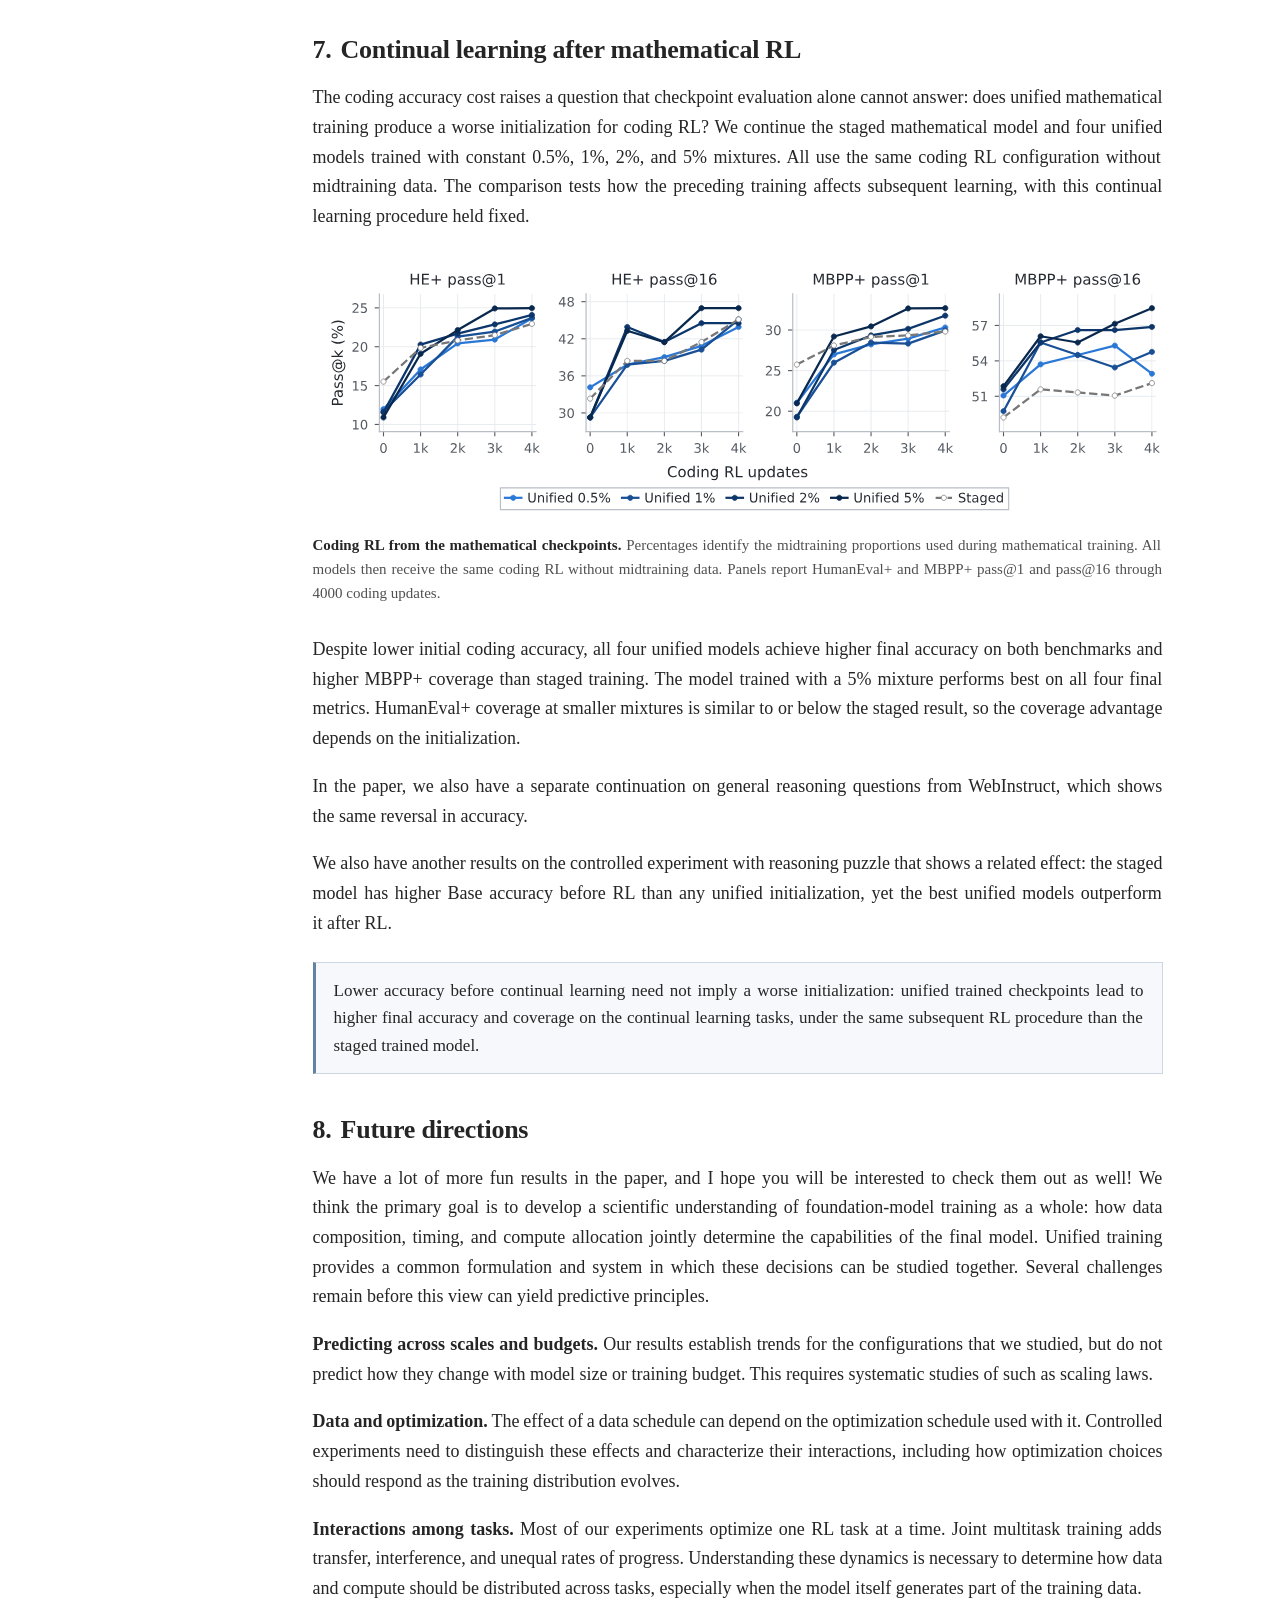
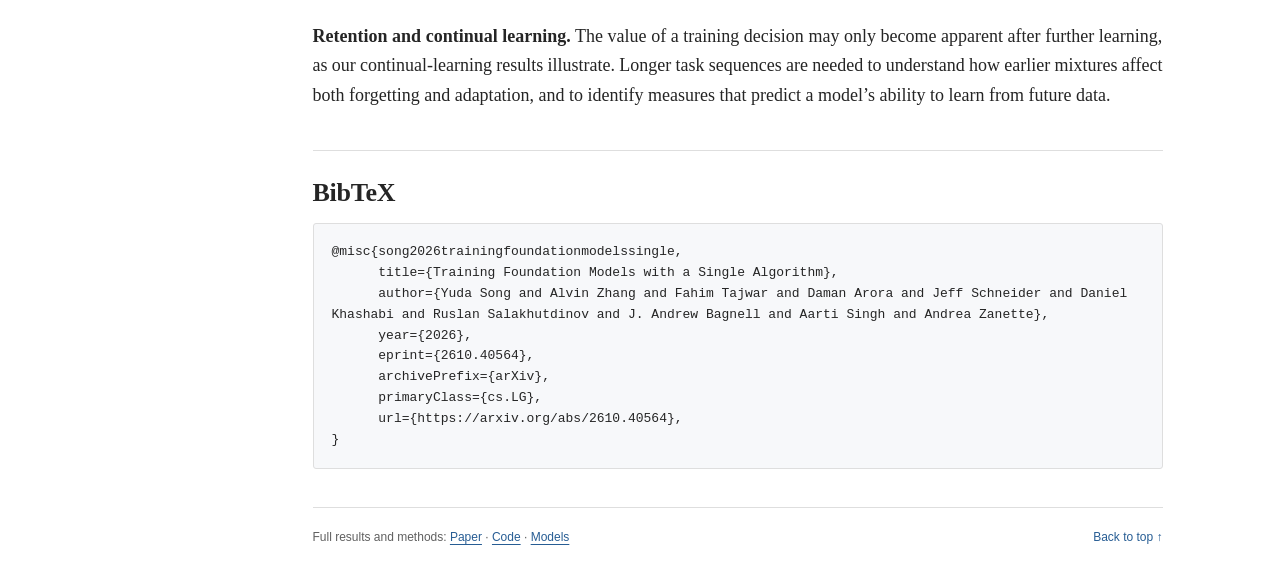
==== commit 020d15fd: "Remove the BibTeX download link" ====
--- a/index.html
+++ b/index.html
@@ -761,7 +761,6 @@
         <section id="bibtex" class="citation" aria-labelledby="bibtex-title">
           <div class="citation-heading">
             <h2 id="bibtex-title">BibTeX</h2>
-            <a href="assets/citation.bib" download>Download .bib</a>
           </div>
           <pre><code>@misc{song2026trainingfoundationmodelssingle,
       title={Training Foundation Models with a Single Algorithm},
